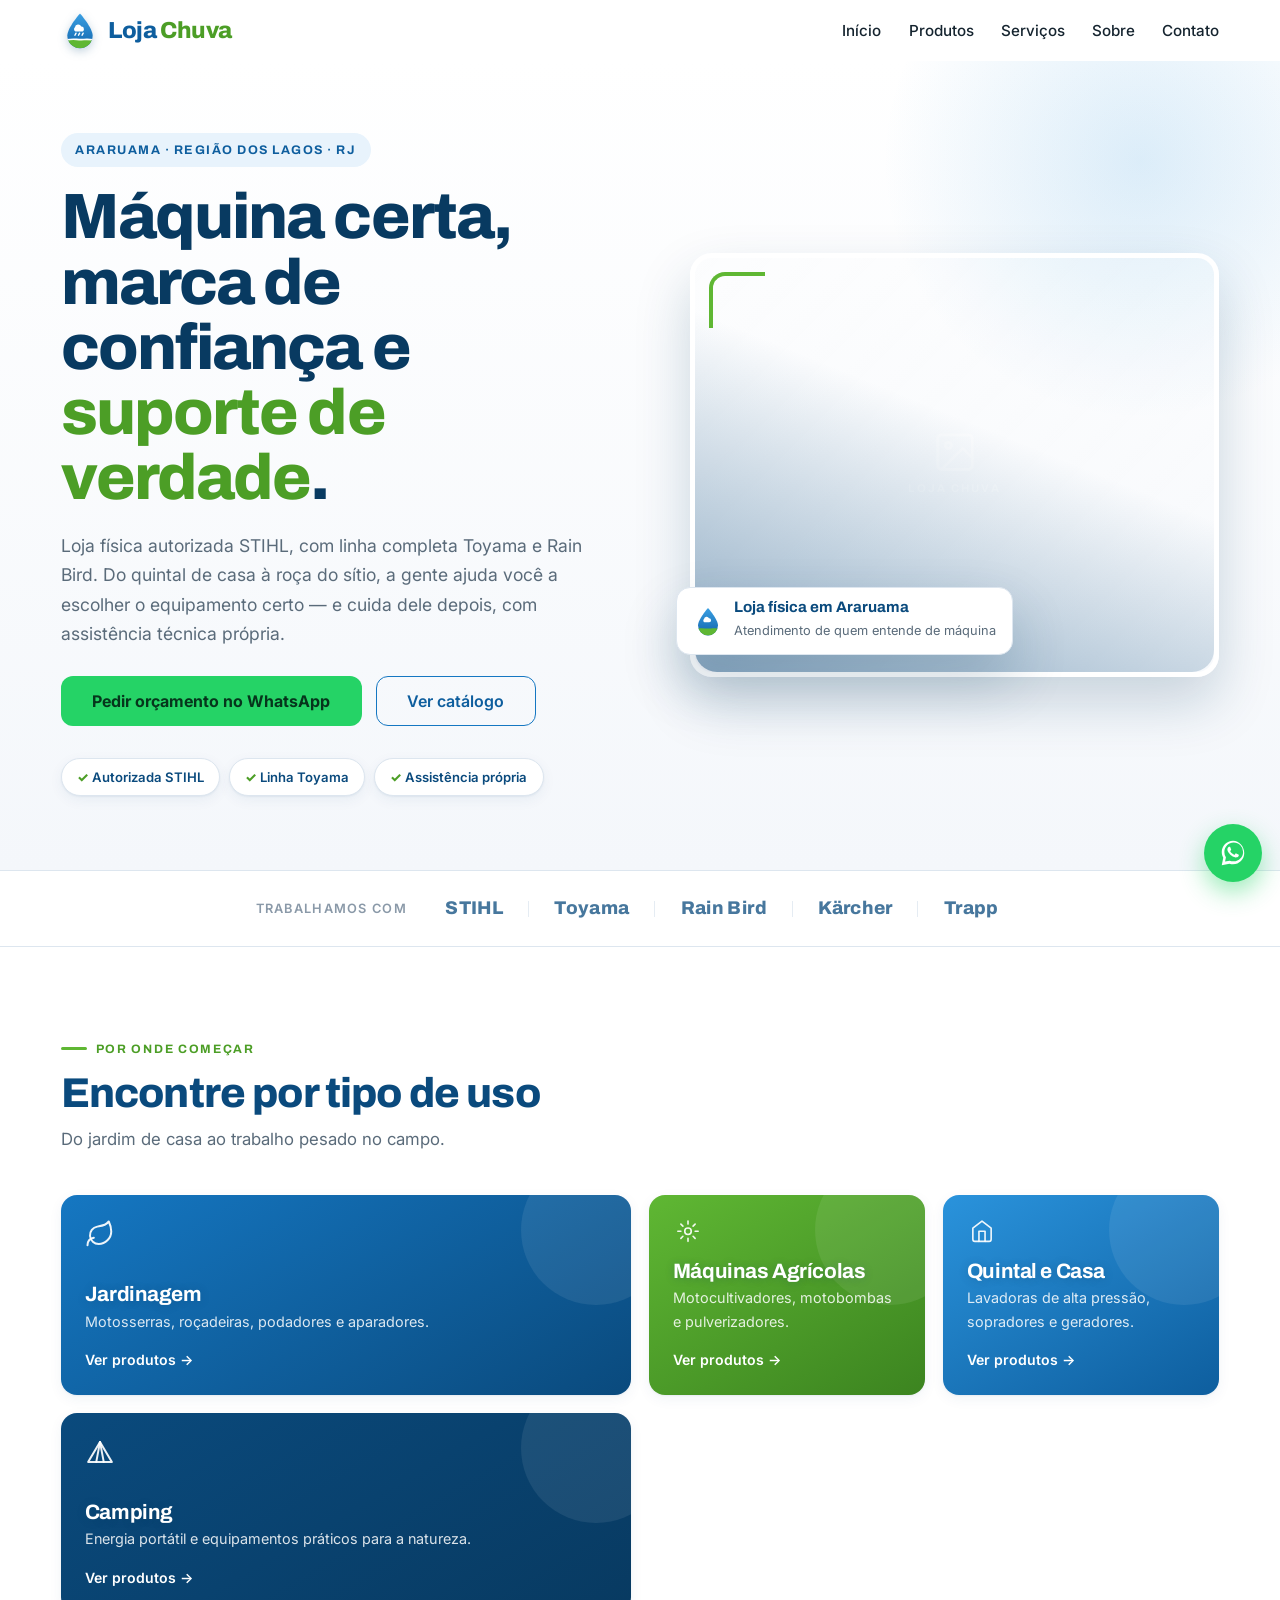
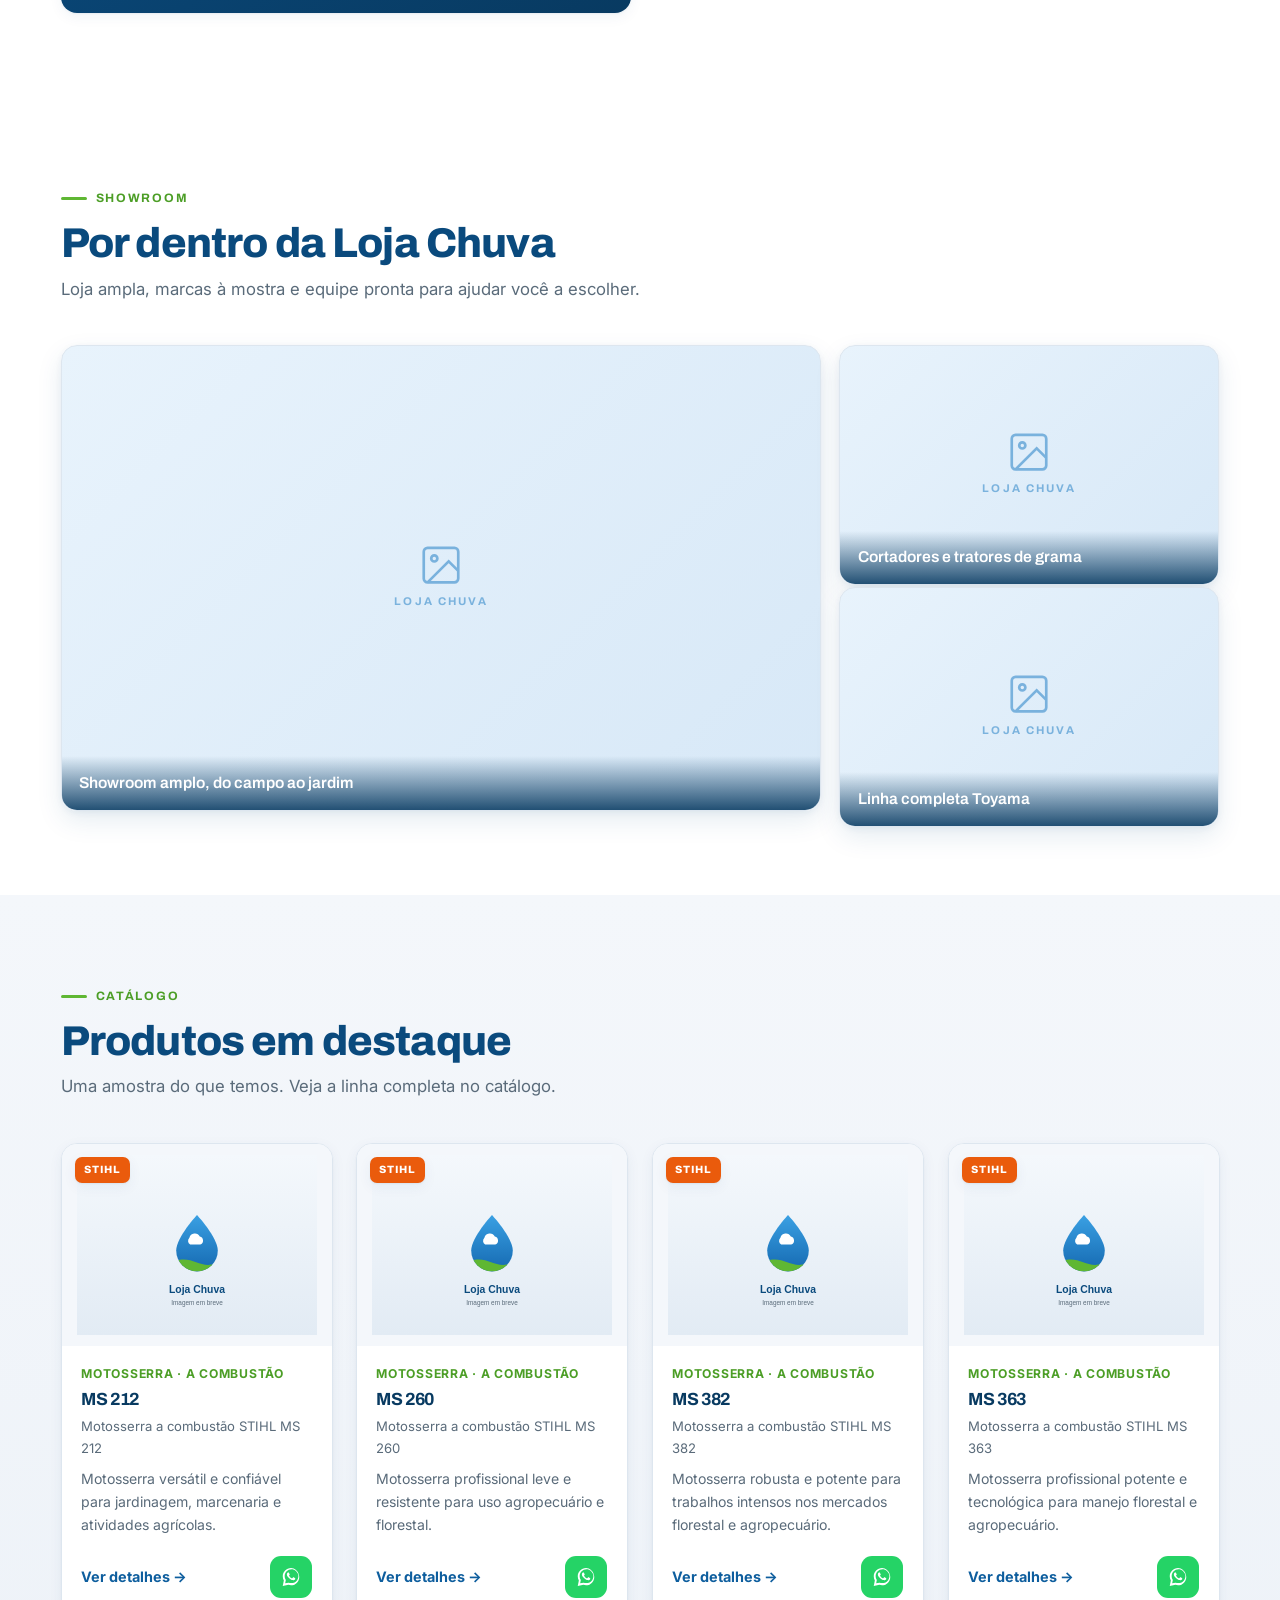
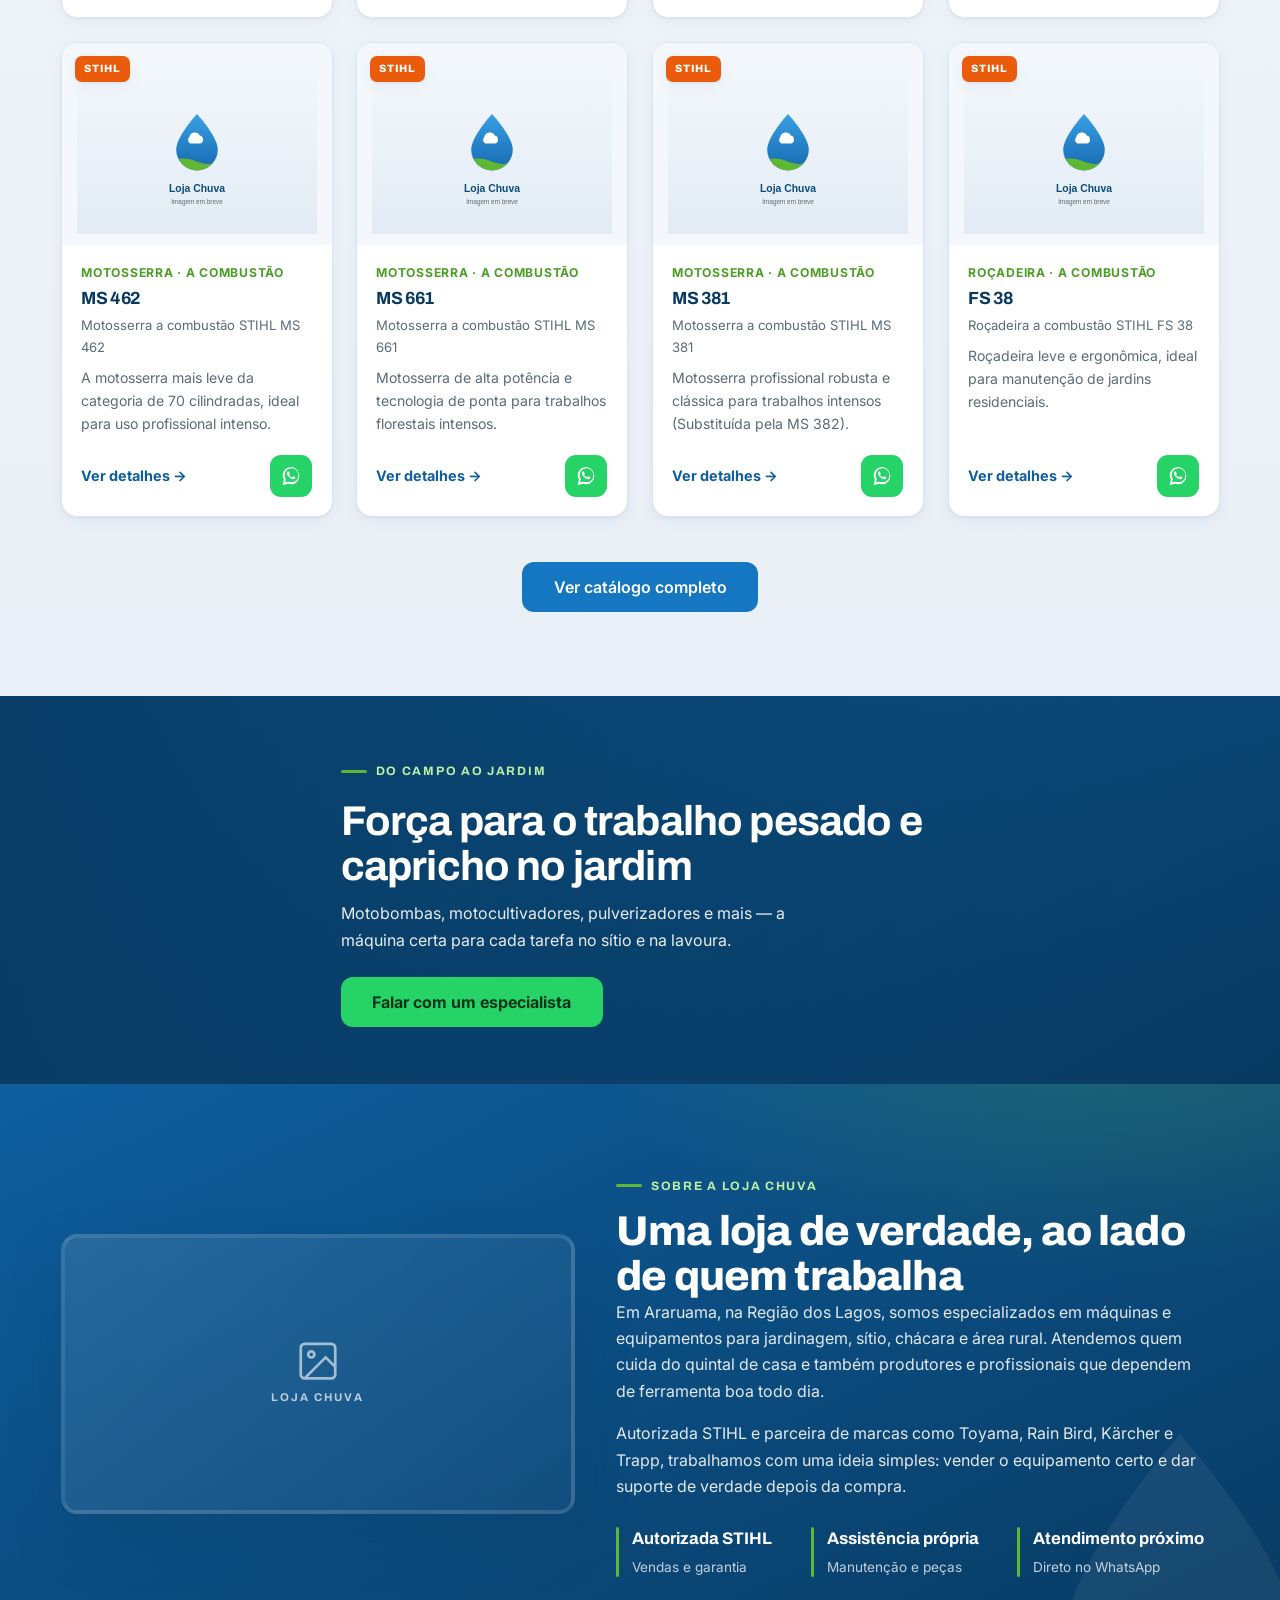
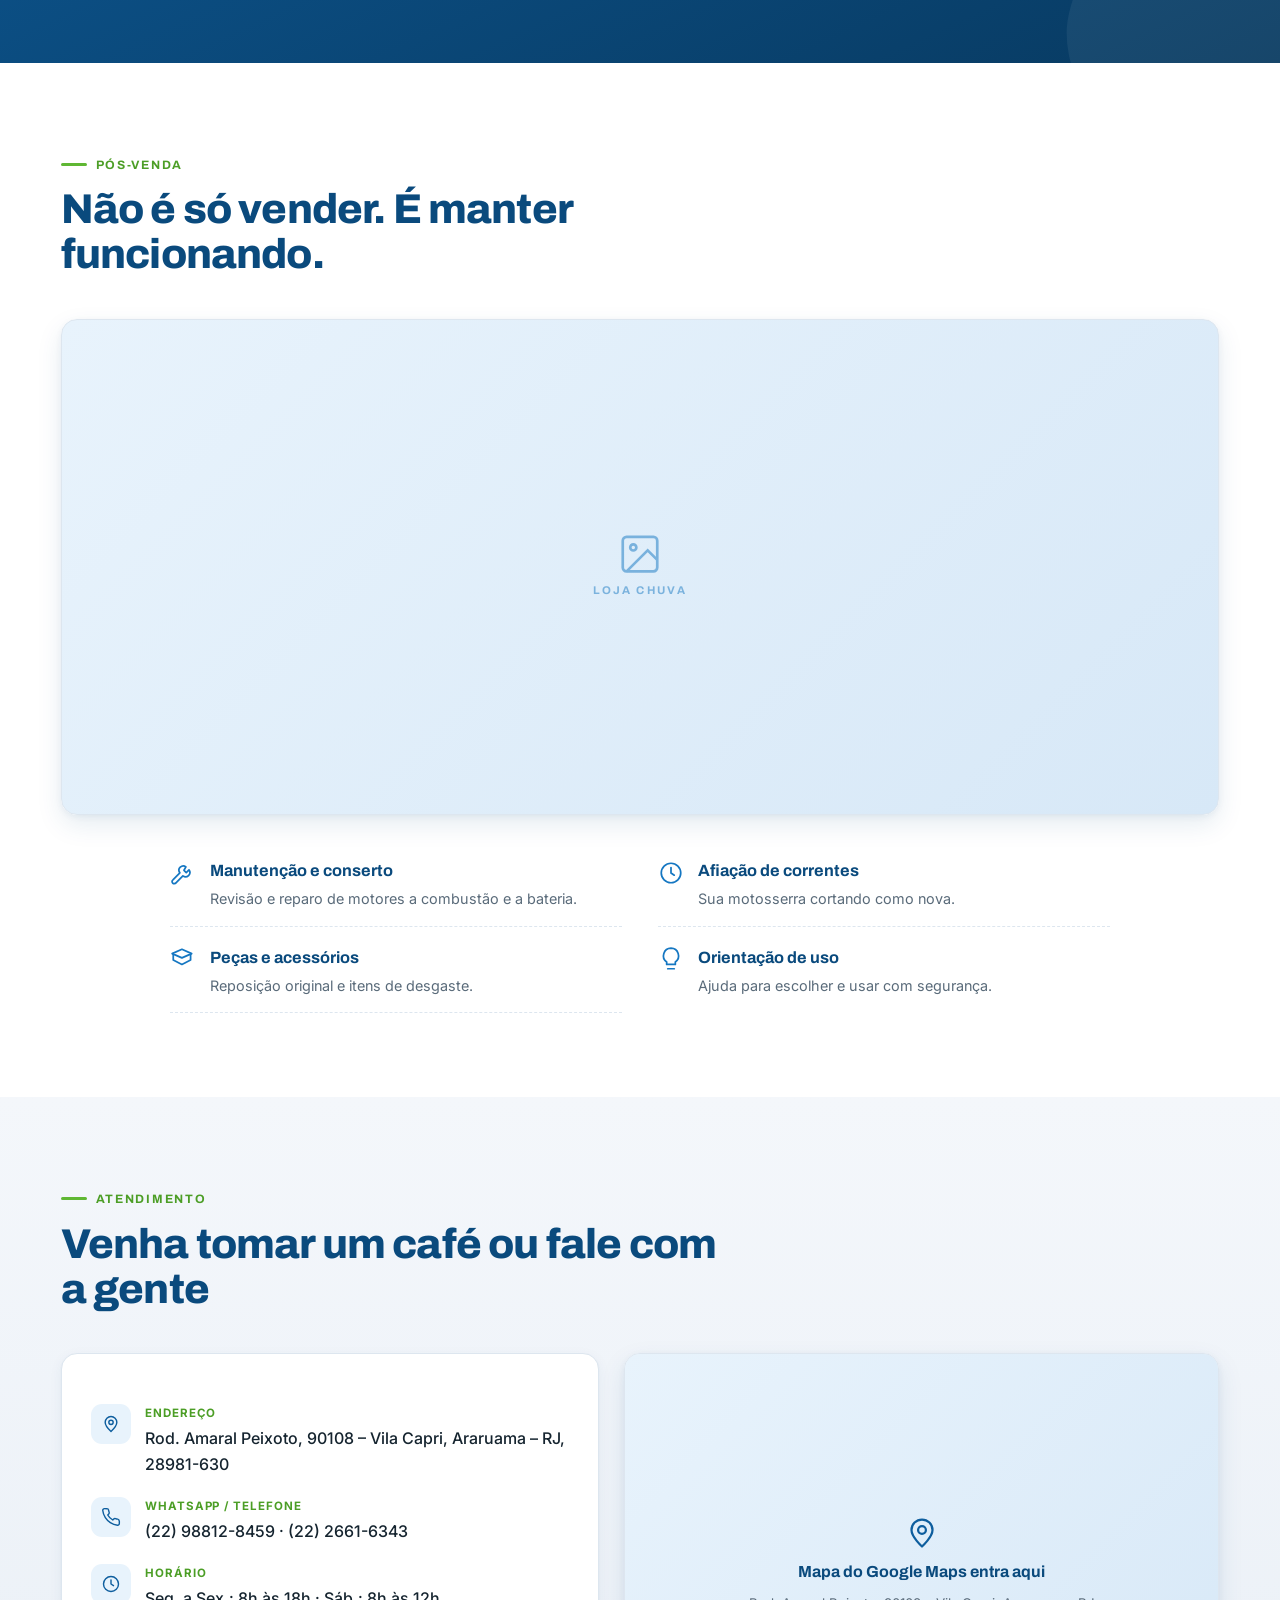
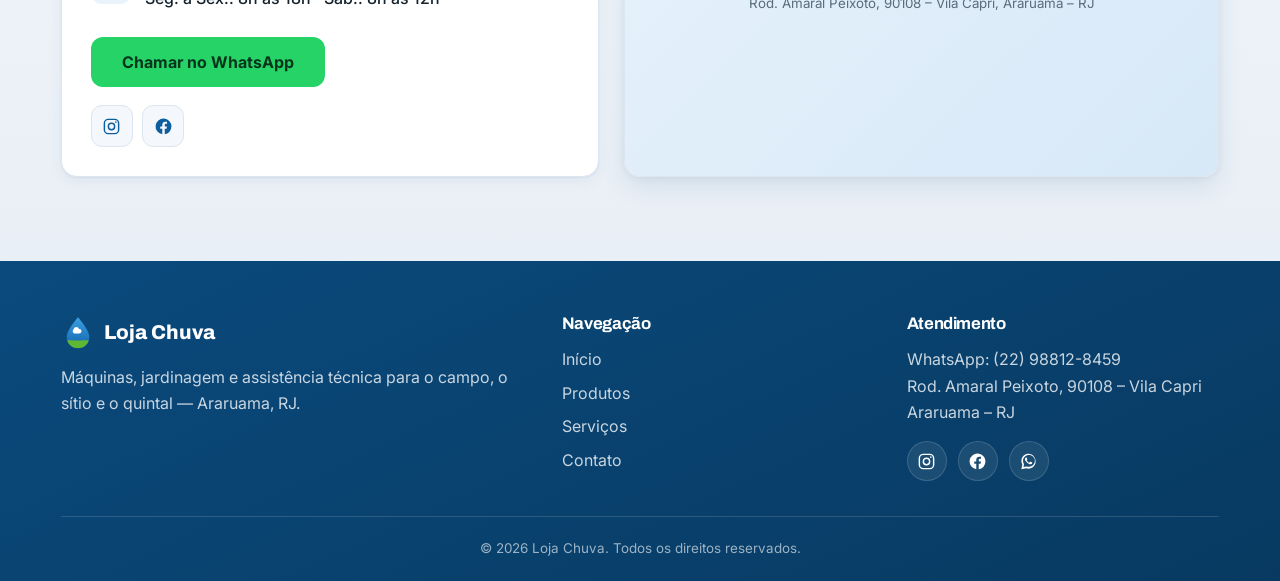
==== index.html @ 65fa869e "feat: finalize Loja Chuva catalog website" ====
<!DOCTYPE html>
<html lang="pt-BR">
<head>
  <meta charset="UTF-8" />
  <meta name="viewport" content="width=device-width, initial-scale=1.0" />
  <title>Loja Chuva | Máquinas STIHL, Toyama e jardinagem em Araruama-RJ</title>
  <meta name="description" content="Loja Chuva, em Araruama-RJ: autorizada STIHL, linha Toyama, Rain Bird e mais. Motosserras, roçadeiras, geradores, lavadoras e assistência técnica para o campo, o sítio e o quintal." />

  <!-- Google Fonts: Archivo (titulos) + Inter (corpo) -->
  <link rel="preconnect" href="https://fonts.googleapis.com" />
  <link rel="preconnect" href="https://fonts.gstatic.com" crossorigin />
  <link href="https://fonts.googleapis.com/css2?family=Archivo:wght@600;700;800&family=Inter:wght@400;500;600;700&display=swap" rel="stylesheet" />

  <!-- TODO: salvar o logo oficial em assets/logo/logo-loja-chuva.png -->
  <link rel="icon" type="image/png" href="assets/logo/logo-loja-chuva.png" />
  <link rel="stylesheet" href="css/style.css" />
  <link rel="stylesheet" href="css/animations.css" />
</head>
<body>

  <!-- ===================== HEADER ===================== -->
  <header class="site-header">
    <div class="site-header__inner">
      <a class="site-header__logo" href="index.html" aria-label="Loja Chuva - página inicial">
        <svg class="site-header__mark" viewBox="0 0 48 48" fill="none" aria-hidden="true">
          <defs>
            <linearGradient id="lcDrop" x1="24" y1="3" x2="24" y2="46" gradientUnits="userSpaceOnUse">
              <stop stop-color="#3AA0E3"/><stop offset="1" stop-color="#1366AE"/>
            </linearGradient>
            <clipPath id="lcClip"><path d="M24 3C24 3 8 21 8 31a16 16 0 0 0 32 0C40 21 24 3 24 3Z"/></clipPath>
          </defs>
          <path d="M24 3C24 3 8 21 8 31a16 16 0 0 0 32 0C40 21 24 3 24 3Z" fill="url(#lcDrop)"/>
          <g clip-path="url(#lcClip)">
            <path d="M0 39C12 33 19 37 29 36s17 2 24 1v12H0Z" fill="#5FB733"/>
            <path d="M0 39C12 33 19 37 29 36s17 2 24 1" stroke="#fff" stroke-width="2" fill="none"/>
          </g>
          <path d="M17.6 20.6a4.2 4.2 0 0 1 8-1 3.2 3.2 0 0 1 .3 6.4H18.2a3.3 3.3 0 0 1-.6-5.4Z" fill="#fff"/>
          <g stroke="#fff" stroke-width="1.8" stroke-linecap="round">
            <path d="M19 28l-1.4 2.6"/><path d="M23.5 28l-1.4 2.6"/><path d="M28 28l-1.4 2.6"/>
          </g>
        </svg>
        <span class="site-header__word">Loja <span class="is-accent">Chuva</span></span>
      </a>

      <button class="menu-toggle" data-menu-toggle aria-label="Abrir menu" aria-expanded="false">☰</button>

      <nav class="main-nav" data-nav>
        <ul>
          <li><a href="index.html">Início</a></li>
          <li><a href="catalogo.html">Produtos</a></li>
          <li><a href="#servicos">Serviços</a></li>
          <li><a href="#sobre">Sobre</a></li>
          <li><a href="#contato">Contato</a></li>
        </ul>
      </nav>

      <a class="btn btn--whatsapp site-header__cta" data-whatsapp-generic href="#" target="_blank" rel="noopener">Fale conosco</a>
    </div>
  </header>

  <main>

    <!-- ===================== HERO ===================== -->
    <section class="hero">
      <div class="container hero__inner">
        <div class="hero__content">
          <span class="hero__eyebrow">Araruama · Região dos Lagos · RJ</span>
          <h1 class="hero__title">Máquina certa, marca de confiança e <span>suporte de verdade</span>.</h1>
          <p class="hero__text">
            Loja física autorizada STIHL, com linha completa Toyama e Rain Bird. Do quintal de casa
            à roça do sítio, a gente ajuda você a escolher o equipamento certo — e cuida dele depois,
            com assistência técnica própria.
          </p>
          <div class="hero__actions">
            <a class="btn btn--whatsapp btn--lg" data-whatsapp-generic href="#" target="_blank" rel="noopener">Pedir orçamento no WhatsApp</a>
            <a class="btn btn--outline btn--lg" href="catalogo.html">Ver catálogo</a>
          </div>
          <ul class="hero__badges">
            <li>Autorizada STIHL</li>
            <li>Linha Toyama</li>
            <li>Assistência própria</li>
          </ul>
        </div>

        <div class="hero__media">
          <div class="hero__photo media-ph media-ph--dark">
            <!-- TODO: salvar a FACHADA real em assets/loja/fachada.jpg -->
            <img src="assets/loja/fachada.jpg" alt="Fachada da Loja Chuva em Araruama" onerror="this.classList.add('is-broken')" />
            <span class="hero__photo-overlay" aria-hidden="true"></span>
            <span class="hero__photo-corner" aria-hidden="true"></span>
          </div>
          <div class="hero__chip">
            <svg viewBox="0 0 48 48" fill="none" aria-hidden="true">
              <defs>
                <linearGradient id="lcDropChip" x1="24" y1="3" x2="24" y2="46" gradientUnits="userSpaceOnUse"><stop stop-color="#3AA0E3"/><stop offset="1" stop-color="#1366AE"/></linearGradient>
                <clipPath id="lcClipChip"><path d="M24 3C24 3 8 21 8 31a16 16 0 0 0 32 0C40 21 24 3 24 3Z"/></clipPath>
              </defs>
              <path d="M24 3C24 3 8 21 8 31a16 16 0 0 0 32 0C40 21 24 3 24 3Z" fill="url(#lcDropChip)"/>
              <g clip-path="url(#lcClipChip)"><path d="M0 39C12 33 19 37 29 36s17 2 24 1v12H0Z" fill="#5FB733"/></g>
              <path d="M17.6 20.6a4.2 4.2 0 0 1 8-1 3.2 3.2 0 0 1 .3 6.4H18.2a3.3 3.3 0 0 1-.6-5.4Z" fill="#fff"/>
            </svg>
            <div>
              <strong>Loja física em Araruama</strong>
              <span>Atendimento de quem entende de máquina</span>
            </div>
          </div>
        </div>
      </div>
    </section>

    <!-- ===================== FAIXA DE MARCAS ===================== -->
    <section class="brands">
      <div class="container brands__inner">
        <span class="brands__label">Trabalhamos com</span>
        <div class="brands__list">
          <span class="brands__item">STIHL</span>
          <span class="brands__item">Toyama</span>
          <span class="brands__item">Rain Bird</span>
          <span class="brands__item">Kärcher</span>
          <span class="brands__item">Trapp</span>
        </div>
      </div>
    </section>

    <!-- ===================== CATEGORIAS (bento) ===================== -->
    <section class="page-section" id="categorias">
      <div class="container">
        <header class="section-head">
          <span class="eyebrow">Por onde começar</span>
          <h2 class="page-title">Encontre por tipo de uso</h2>
          <p class="section-head__sub">Do jardim de casa ao trabalho pesado no campo.</p>
        </header>

        <div class="bento">
          <a class="bento-card" href="catalogo.html">
            <svg viewBox="0 0 24 24" fill="none" stroke="currentColor" stroke-width="1.6" stroke-linecap="round" stroke-linejoin="round" aria-hidden="true"><path d="M11 20A7 7 0 0 1 9.8 6.1C15.5 5 17 4.48 19 2c1 2 2 4.18 2 8 0 5.5-4.78 10-10 10z"/><path d="M2 21c0-3 1.85-5.36 5.08-6"/></svg>
            <h3>Jardinagem</h3>
            <p>Motosserras, roçadeiras, podadores e aparadores.</p>
            <span class="bento-card__go">Ver produtos</span>
          </a>
          <a class="bento-card" href="catalogo.html">
            <svg viewBox="0 0 24 24" fill="none" stroke="currentColor" stroke-width="1.6" stroke-linecap="round" stroke-linejoin="round" aria-hidden="true"><circle cx="12" cy="12" r="3.2"/><path d="M12 2v3M12 19v3M2 12h3M19 12h3M5 5l2 2M17 17l2 2M19 5l-2 2M7 17l-2 2"/></svg>
            <h3>Máquinas Agrícolas</h3>
            <p>Motocultivadores, motobombas e pulverizadores.</p>
            <span class="bento-card__go">Ver produtos</span>
          </a>
          <a class="bento-card" href="catalogo.html">
            <svg viewBox="0 0 24 24" fill="none" stroke="currentColor" stroke-width="1.6" stroke-linecap="round" stroke-linejoin="round" aria-hidden="true"><path d="M3 9l9-7 9 7v11a2 2 0 0 1-2 2H5a2 2 0 0 1-2-2z"/><polyline points="9 22 9 12 15 12 15 22"/></svg>
            <h3>Quintal e Casa</h3>
            <p>Lavadoras de alta pressão, sopradores e geradores.</p>
            <span class="bento-card__go">Ver produtos</span>
          </a>
          <a class="bento-card" href="catalogo.html">
            <svg viewBox="0 0 24 24" fill="none" stroke="currentColor" stroke-width="1.6" stroke-linecap="round" stroke-linejoin="round" aria-hidden="true"><path d="M12 4 2.5 20h19z"/><path d="M12 4 9 20"/><path d="M12 4l3 16"/></svg>
            <h3>Camping</h3>
            <p>Energia portátil e equipamentos práticos para a natureza.</p>
            <span class="bento-card__go">Ver produtos</span>
          </a>
        </div>
      </div>
    </section>

    <!-- ===================== GALERIA / SHOWROOM ===================== -->
    <section class="page-section" id="loja">
      <div class="container">
        <header class="section-head">
          <span class="eyebrow">Showroom</span>
          <h2 class="page-title">Por dentro da Loja Chuva</h2>
          <p class="section-head__sub">Loja ampla, marcas à mostra e equipe pronta para ajudar você a escolher.</p>
        </header>
        <div class="gallery">
          <figure class="gallery__item gallery__item--lg media-ph">
            <!-- TODO: salvar a foto do showroom amplo em assets/loja/loja-showroom.jpg -->
            <img src="assets/loja/loja-showroom.jpg" alt="Showroom amplo da Loja Chuva" loading="lazy" onerror="this.classList.add('is-broken')" />
            <figcaption>Showroom amplo, do campo ao jardim</figcaption>
          </figure>
          <figure class="gallery__item media-ph">
            <!-- TODO: salvar a foto do trator/cortador em assets/loja/loja-trator.jpg -->
            <img src="assets/loja/loja-trator.jpg" alt="Tratores e cortadores de grama na Loja Chuva" loading="lazy" onerror="this.classList.add('is-broken')" />
            <figcaption>Cortadores e tratores de grama</figcaption>
          </figure>
          <figure class="gallery__item media-ph">
            <!-- TODO: salvar a linha Toyama (pátio) em assets/loja/linha-toyama.jpg -->
            <img src="assets/loja/linha-toyama.jpg" alt="Linha completa Toyama na Loja Chuva" loading="lazy" onerror="this.classList.add('is-broken')" />
            <figcaption>Linha completa Toyama</figcaption>
          </figure>
        </div>
      </div>
    </section>

    <!-- ===================== DESTAQUES ===================== -->
    <section class="page-section page-section--tint" id="destaques">
      <div class="container">
        <header class="section-head">
          <span class="eyebrow">Catálogo</span>
          <h2 class="page-title">Produtos em destaque</h2>
          <p class="section-head__sub">Uma amostra do que temos. Veja a linha completa no catálogo.</p>
        </header>
        <div class="product-grid" data-featured-grid>
          <!-- Cards renderizados via main.js (data/products.json) -->
        </div>
        <div class="section-foot">
          <a class="btn btn--primary btn--lg" href="catalogo.html">Ver catálogo completo</a>
        </div>
      </div>
    </section>

    <!-- ===================== FAIXA "DO CAMPO AO JARDIM" ===================== -->
    <section class="cover-band">
      <!-- TODO: salvar a foto agro (Toyama no campo) em assets/loja/agro-campo.jpg -->
      <img class="cover-band__img" src="assets/loja/agro-campo.jpg" alt="Máquinas Toyama em uso no campo" loading="lazy" onerror="this.classList.add('is-broken')" />
      <span class="cover-band__overlay" aria-hidden="true"></span>
      <div class="container cover-band__content">
        <span class="eyebrow eyebrow--light">Do campo ao jardim</span>
        <h2 class="cover-band__title">Força para o trabalho pesado e capricho no jardim</h2>
        <p class="cover-band__text">Motobombas, motocultivadores, pulverizadores e mais — a máquina certa para cada tarefa no sítio e na lavoura.</p>
        <a class="btn btn--whatsapp btn--lg" data-whatsapp-generic href="#" target="_blank" rel="noopener">Falar com um especialista</a>
      </div>
    </section>

    <!-- ===================== SOBRE (bloco azul) ===================== -->
    <section class="page-section page-section--dark" id="sobre">
      <div class="container about">
        <div class="about__photo media-ph media-ph--dark">
          <!-- TODO: salvar a foto 4 (parede STIHL) em assets/loja/loja-stihl.jpg -->
          <img src="assets/loja/loja-stihl.jpg" alt="Parede de equipamentos STIHL na Loja Chuva" onerror="this.classList.add('is-broken')" />
        </div>
        <div class="about__text">
          <span class="eyebrow eyebrow--light">Sobre a Loja Chuva</span>
          <h2 class="page-title page-title--light">Uma loja de verdade, ao lado de quem trabalha</h2>
          <p>
            Em Araruama, na Região dos Lagos, somos especializados em máquinas e equipamentos para
            jardinagem, sítio, chácara e área rural. Atendemos quem cuida do quintal de casa e também
            produtores e profissionais que dependem de ferramenta boa todo dia.
          </p>
          <p>
            Autorizada STIHL e parceira de marcas como Toyama, Rain Bird, Kärcher e Trapp, trabalhamos
            com uma ideia simples: vender o equipamento certo e dar suporte de verdade depois da compra.
          </p>
          <div class="about__stats">
            <div class="about__stat"><strong>Autorizada STIHL</strong><span>Vendas e garantia</span></div>
            <div class="about__stat"><strong>Assistência própria</strong><span>Manutenção e peças</span></div>
            <div class="about__stat"><strong>Atendimento próximo</strong><span>Direto no WhatsApp</span></div>
          </div>
        </div>
      </div>
    </section>

    <!-- ===================== SERVICOS ===================== -->
    <section class="page-section" id="servicos">
      <div class="container">
        <header class="section-head">
          <span class="eyebrow">Pós-venda</span>
          <h2 class="page-title">Não é só vender. É manter funcionando.</h2>
        </header>
        <!-- Banner pronto de assistência técnica -->
        <div class="service-banner media-ph">
          <!-- TODO: salvar o banner de assistência em assets/loja/assistencia.jpg -->
          <img src="assets/loja/assistencia.jpg" alt="Assistência técnica da Loja Chuva: manutenção especializada" loading="lazy" onerror="this.classList.add('is-broken')" />
        </div>

        <ul class="services__list services__list--grid">
          <li>
            <svg viewBox="0 0 24 24" fill="none" stroke="currentColor" stroke-width="1.6" stroke-linecap="round" stroke-linejoin="round" aria-hidden="true"><path d="M14.7 6.3a4 4 0 0 0-5.6 5.6l-6.4 6.4a2 2 0 1 0 2.8 2.8l6.4-6.4a4 4 0 0 0 5.6-5.6l-2.5 2.5-2.1-2.1z"/></svg>
            <div><strong>Manutenção e conserto</strong><span>Revisão e reparo de motores a combustão e a bateria.</span></div>
          </li>
          <li>
            <svg viewBox="0 0 24 24" fill="none" stroke="currentColor" stroke-width="1.6" stroke-linecap="round" stroke-linejoin="round" aria-hidden="true"><circle cx="12" cy="12" r="9"/><path d="M12 7v5l3 2"/></svg>
            <div><strong>Afiação de correntes</strong><span>Sua motosserra cortando como nova.</span></div>
          </li>
          <li>
            <svg viewBox="0 0 24 24" fill="none" stroke="currentColor" stroke-width="1.6" stroke-linecap="round" stroke-linejoin="round" aria-hidden="true"><path d="M20 7l-9-4-9 4 9 4 9-4z"/><path d="M3 7v6l8 4 8-4V7"/></svg>
            <div><strong>Peças e acessórios</strong><span>Reposição original e itens de desgaste.</span></div>
          </li>
          <li>
            <svg viewBox="0 0 24 24" fill="none" stroke="currentColor" stroke-width="1.6" stroke-linecap="round" stroke-linejoin="round" aria-hidden="true"><path d="M12 2a7 7 0 0 0-4 12.7V17h8v-2.3A7 7 0 0 0 12 2z"/><path d="M9 21h6"/></svg>
            <div><strong>Orientação de uso</strong><span>Ajuda para escolher e usar com segurança.</span></div>
          </li>
        </ul>
      </div>
    </section>

    <!-- ===================== CONTATO + MAPA ===================== -->
    <section class="page-section page-section--tint" id="contato">
      <div class="container">
        <header class="section-head">
          <span class="eyebrow">Atendimento</span>
          <h2 class="page-title">Venha tomar um café ou fale com a gente</h2>
        </header>
        <div class="contact">
          <div class="contact__card">
            <ul class="contact__list">
              <li>
                <span class="contact__ico"><svg viewBox="0 0 24 24" fill="none" stroke="currentColor" stroke-width="1.7" stroke-linecap="round" stroke-linejoin="round"><path d="M12 21s-7-6.3-7-11a7 7 0 0 1 14 0c0 4.7-7 11-7 11z"/><circle cx="12" cy="10" r="2.6"/></svg></span>
                <div><span class="contact__label">Endereço</span><span class="contact__val">Rod. Amaral Peixoto, 90108 – Vila Capri, Araruama – RJ, 28981-630</span></div>
              </li>
              <li>
                <span class="contact__ico"><svg viewBox="0 0 24 24" fill="none" stroke="currentColor" stroke-width="1.7" stroke-linecap="round" stroke-linejoin="round"><path d="M22 16.9v3a2 2 0 0 1-2.2 2 19.8 19.8 0 0 1-8.6-3.1 19.5 19.5 0 0 1-6-6A19.8 19.8 0 0 1 2.1 4.2 2 2 0 0 1 4.1 2h3a2 2 0 0 1 2 1.7c.1.9.4 1.8.7 2.6a2 2 0 0 1-.5 2.1L8.1 9.6a16 16 0 0 0 6 6l1.2-1.2a2 2 0 0 1 2.1-.5c.8.3 1.7.6 2.6.7a2 2 0 0 1 1.7 2z"/></svg></span>
                <div><span class="contact__label">WhatsApp / Telefone</span><span class="contact__val">(22) 98812-8459 · (22) 2661-6343</span></div>
              </li>
              <li>
                <span class="contact__ico"><svg viewBox="0 0 24 24" fill="none" stroke="currentColor" stroke-width="1.7" stroke-linecap="round" stroke-linejoin="round"><circle cx="12" cy="12" r="9"/><path d="M12 7v5l3 2"/></svg></span>
                <div><span class="contact__label">Horário</span><span class="contact__val">Seg. a Sex.: 8h às 18h · Sáb.: 8h às 12h <!-- TODO: confirmar horário real --></span></div>
              </li>
            </ul>
            <a class="btn btn--whatsapp btn--lg" data-whatsapp-generic href="#" target="_blank" rel="noopener">Chamar no WhatsApp</a>
            <div class="contact__social" style="margin-top:1.1rem;">
              <!-- TODO: substituir os # pelos links reais das redes sociais -->
              <a href="#" aria-label="Instagram da Loja Chuva"><svg viewBox="0 0 24 24" fill="none" stroke="currentColor" stroke-width="1.8" stroke-linecap="round" stroke-linejoin="round" aria-hidden="true"><rect x="3" y="3" width="18" height="18" rx="5"/><circle cx="12" cy="12" r="4"/><circle cx="17.5" cy="6.5" r="1" fill="currentColor" stroke="none"/></svg></a>
              <a href="#" aria-label="Facebook da Loja Chuva"><svg viewBox="0 0 24 24" fill="currentColor" aria-hidden="true"><path d="M22 12a10 10 0 1 0-11.56 9.88v-6.99H7.9V12h2.54V9.8c0-2.5 1.49-3.89 3.78-3.89 1.09 0 2.24.2 2.24.2v2.46h-1.26c-1.24 0-1.63.77-1.63 1.56V12h2.78l-.44 2.89h-2.34v6.99A10 10 0 0 0 22 12z"/></svg></a>
            </div>
          </div>

          <div class="contact__map">
            <!-- =========================================================
                 TODO: substituir o bloco .map-placeholder abaixo pelo
                 <iframe> oficial do Google Maps da Loja Chuva.
                 Google Maps -> Compartilhar -> Incorporar um mapa -> copiar o <iframe>.
                 ========================================================= -->
            <div class="map-placeholder">
              <svg viewBox="0 0 24 24" fill="none" stroke="currentColor" stroke-width="1.5" stroke-linecap="round" stroke-linejoin="round" aria-hidden="true"><path d="M12 21s-7-6.3-7-11a7 7 0 0 1 14 0c0 4.7-7 11-7 11z"/><circle cx="12" cy="10" r="2.6"/></svg>
              <span>Mapa do Google Maps entra aqui</span>
              <small>Rod. Amaral Peixoto, 90108 – Vila Capri, Araruama – RJ</small>
            </div>
          </div>
        </div>
      </div>
    </section>

  </main>

  <!-- ===================== FOOTER ===================== -->
  <footer class="site-footer">
    <div class="container">
      <div class="site-footer__grid">
        <div>
          <span class="site-footer__brand">
            <svg viewBox="0 0 48 48" fill="none" aria-hidden="true">
              <defs>
                <linearGradient id="lcDropF" x1="24" y1="3" x2="24" y2="46" gradientUnits="userSpaceOnUse"><stop stop-color="#3AA0E3"/><stop offset="1" stop-color="#1366AE"/></linearGradient>
                <clipPath id="lcClipF"><path d="M24 3C24 3 8 21 8 31a16 16 0 0 0 32 0C40 21 24 3 24 3Z"/></clipPath>
              </defs>
              <path d="M24 3C24 3 8 21 8 31a16 16 0 0 0 32 0C40 21 24 3 24 3Z" fill="url(#lcDropF)"/>
              <g clip-path="url(#lcClipF)"><path d="M0 39C12 33 19 37 29 36s17 2 24 1v12H0Z" fill="#5FB733"/></g>
              <path d="M17.6 20.6a4.2 4.2 0 0 1 8-1 3.2 3.2 0 0 1 .3 6.4H18.2a3.3 3.3 0 0 1-.6-5.4Z" fill="#fff"/>
            </svg>
            <span>Loja Chuva</span>
          </span>
          <p>Máquinas, jardinagem e assistência técnica para o campo, o sítio e o quintal — Araruama, RJ.</p>
        </div>
        <div>
          <h4>Navegação</h4>
          <ul>
            <li><a href="index.html">Início</a></li>
            <li><a href="catalogo.html">Produtos</a></li>
            <li><a href="#servicos">Serviços</a></li>
            <li><a href="#contato">Contato</a></li>
          </ul>
        </div>
        <div>
          <h4>Atendimento</h4>
          <p>WhatsApp: (22) 98812-8459</p>
          <p>Rod. Amaral Peixoto, 90108 – Vila Capri</p>
          <p>Araruama – RJ</p>
          <div class="site-footer__social">
            <!-- TODO: substituir os # pelos links reais das redes sociais -->
            <a href="#" aria-label="Instagram da Loja Chuva"><svg viewBox="0 0 24 24" fill="none" stroke="currentColor" stroke-width="1.8" stroke-linecap="round" stroke-linejoin="round" aria-hidden="true"><rect x="3" y="3" width="18" height="18" rx="5"/><circle cx="12" cy="12" r="4"/><circle cx="17.5" cy="6.5" r="1" fill="currentColor" stroke="none"/></svg></a>
            <a href="#" aria-label="Facebook da Loja Chuva"><svg viewBox="0 0 24 24" fill="currentColor" aria-hidden="true"><path d="M22 12a10 10 0 1 0-11.56 9.88v-6.99H7.9V12h2.54V9.8c0-2.5 1.49-3.89 3.78-3.89 1.09 0 2.24.2 2.24.2v2.46h-1.26c-1.24 0-1.63.77-1.63 1.56V12h2.78l-.44 2.89h-2.34v6.99A10 10 0 0 0 22 12z"/></svg></a>
            <a data-whatsapp-generic href="#" target="_blank" rel="noopener" aria-label="WhatsApp da Loja Chuva"><svg viewBox="0 0 32 32" fill="currentColor" aria-hidden="true"><path d="M16.04 3C9.4 3 4 8.4 4 15.04c0 2.12.55 4.18 1.6 6L4 29l8.16-1.55a12 12 0 0 0 3.88.64h.01C22.69 28.09 28 22.69 28 16.05 28 9.4 22.68 3 16.04 3zm0 21.9h-.01a10 10 0 0 1-3.4-.58l-.24-.1-4.84.92.92-4.72-.16-.25a9.94 9.94 0 0 1-1.52-5.3c0-5.5 4.48-9.98 9.99-9.98 2.67 0 5.18 1.04 7.06 2.93a9.9 9.9 0 0 1 2.93 7.06c0 5.5-4.48 9.98-9.99 9.98zm5.48-7.48c-.3-.15-1.77-.87-2.04-.97-.27-.1-.47-.15-.67.15-.2.3-.77.97-.95 1.17-.17.2-.35.22-.65.07-.3-.15-1.26-.46-2.4-1.48-.89-.79-1.49-1.77-1.66-2.07-.17-.3-.02-.46.13-.61.13-.13.3-.35.45-.52.15-.17.2-.3.3-.5.1-.2.05-.37-.02-.52-.08-.15-.67-1.62-.92-2.22-.24-.58-.49-.5-.67-.51l-.57-.01c-.2 0-.52.07-.8.37-.27.3-1.05 1.02-1.05 2.5 0 1.47 1.08 2.89 1.23 3.09.15.2 2.12 3.24 5.14 4.54.72.31 1.28.5 1.71.64.72.23 1.38.2 1.9.12.58-.09 1.77-.72 2.02-1.42.25-.7.25-1.3.17-1.42-.07-.13-.27-.2-.57-.35z"/></svg></a>
          </div>
        </div>
      </div>
      <div class="site-footer__bottom">&copy; <span data-current-year>2026</span> Loja Chuva. Todos os direitos reservados.</div>
    </div>
  </footer>

  <a class="whatsapp-float" data-whatsapp-float href="#" target="_blank" rel="noopener" aria-label="Falar no WhatsApp">
    <svg viewBox="0 0 32 32" fill="currentColor" aria-hidden="true"><path d="M16.04 3C9.4 3 4 8.4 4 15.04c0 2.12.55 4.18 1.6 6L4 29l8.16-1.55a12 12 0 0 0 3.88.64h.01C22.69 28.09 28 22.69 28 16.05 28 9.4 22.68 3 16.04 3zm0 21.9h-.01a10 10 0 0 1-3.4-.58l-.24-.1-4.84.92.92-4.72-.16-.25a9.94 9.94 0 0 1-1.52-5.3c0-5.5 4.48-9.98 9.99-9.98 2.67 0 5.18 1.04 7.06 2.93a9.9 9.9 0 0 1 2.93 7.06c0 5.5-4.48 9.98-9.99 9.98zm5.48-7.48c-.3-.15-1.77-.87-2.04-.97-.27-.1-.47-.15-.67.15-.2.3-.77.97-.95 1.17-.17.2-.35.22-.65.07-.3-.15-1.26-.46-2.4-1.48-.89-.79-1.49-1.77-1.66-2.07-.17-.3-.02-.46.13-.61.13-.13.3-.35.45-.52.15-.17.2-.3.3-.5.1-.2.05-.37-.02-.52-.08-.15-.67-1.62-.92-2.22-.24-.58-.49-.5-.67-.51l-.57-.01c-.2 0-.52.07-.8.37-.27.3-1.05 1.02-1.05 2.5 0 1.47 1.08 2.89 1.23 3.09.15.2 2.12 3.24 5.14 4.54.72.31 1.28.5 1.71.64.72.23 1.38.2 1.9.12.58-.09 1.77-.72 2.02-1.42.25-.7.25-1.3.17-1.42-.07-.13-.27-.2-.57-.35z"/></svg>
  </a>

  <!-- ===================== SCRIPTS ===================== -->
  <script src="js/data-loader.js"></script>
  <script src="js/main.js"></script>
</body>
</html>
---- css/style.css ----
/* =============================================================
   Loja Chuva v2.0 - style.css
   -------------------------------------------------------------
   Identidade real da marca: AZUL (gota) + VERDE (colina) + branco.
   Tipografia: Archivo (titulos / letreiro) + Inter (corpo).
   Visual institucional/comercial, loja fisica confiavel.
   ============================================================= */

/* ---- Tokens ---- */
:root {
  /* Azul (cor principal - da gota do logo) */
  --azul-300: #e8f3fc;
  --azul-400: #5fb2ea;
  --azul-500: #2a93dc;
  --azul-600: #1577c2;
  --azul-700: #0e5e9e;
  --azul-800: #0a4a7d;
  --azul-900: #083a61;
  /* Verde (apoio - da colina do logo) */
  --verde-300: #e4f5d8;
  --verde-400: #7bcb53;
  --verde-500: #5fb733;
  --verde-600: #4c9e26;
  --verde-700: #3c8420;
  /* Neutros frios */
  --branco: #ffffff;
  --gelo: #f4f7fb;
  --gelo-200: #e9eff6;
  --linha: #dde6ef;
  --tinta: #15242f;
  --tinta-400: #51647400;
  --cinza: #5a6b7a;
  --cinza-300: #8a99a8;
  --whatsapp: #25d366;

  /* Aliases de compatibilidade (regras antigas) */
  --cor-primaria: var(--azul-600);
  --cor-primaria-escura: var(--azul-800);
  --cor-secundaria: var(--verde-500);
  --cor-grafite: var(--tinta);
  --cor-clara: var(--gelo);
  --cor-branca: #ffffff;
  --cor-whatsapp: var(--whatsapp);
  --verde-800: var(--verde-700);

  --fonte-titulo: "Archivo", system-ui, sans-serif;
  --fonte-corpo: "Inter", system-ui, -apple-system, sans-serif;

  --raio: 16px;
  --raio-sm: 11px;
  --container: 1200px;
  --ease: cubic-bezier(0.22, 0.61, 0.36, 1);

  --sombra-sm: 0 1px 2px rgba(10, 74, 125, 0.06), 0 4px 14px rgba(10, 74, 125, 0.06);
  --sombra-md: 0 10px 26px rgba(10, 74, 125, 0.1), 0 2px 6px rgba(10, 74, 125, 0.06);
  --sombra-lg: 0 26px 56px rgba(8, 58, 97, 0.2);
  --sombra: var(--sombra-md);
}

/* ---- Reset / base ---- */
*, *::before, *::after { box-sizing: border-box; margin: 0; padding: 0; }
html { scroll-behavior: smooth; }
body {
  font-family: var(--fonte-corpo);
  color: var(--tinta);
  background: var(--branco);
  line-height: 1.65;
  -webkit-font-smoothing: antialiased;
  text-rendering: optimizeLegibility;
}
h1, h2, h3, h4 {
  font-family: var(--fonte-titulo);
  line-height: 1.08;
  letter-spacing: -0.02em;
  color: var(--tinta);
  font-weight: 700;
}
img { max-width: 100%; display: block; }
ul { list-style: none; }
a { color: inherit; text-decoration: none; }
::selection { background: var(--azul-600); color: #fff; }
:focus-visible { outline: 3px solid rgba(42, 147, 220, 0.55); outline-offset: 2px; border-radius: 6px; }

.container { width: 100%; max-width: var(--container); margin: 0 auto; padding: 0 1.3rem; }

/* =============================================================
   BOTOES
   ============================================================= */
.btn {
  display: inline-flex; align-items: center; justify-content: center; gap: 0.5rem;
  padding: 0.85rem 1.6rem;
  border-radius: 12px;
  font-family: var(--fonte-corpo); font-weight: 600; font-size: 0.95rem; line-height: 1;
  cursor: pointer; border: 1.5px solid transparent;
  transition: transform 0.25s var(--ease), box-shadow 0.25s var(--ease),
    background-color 0.25s var(--ease), border-color 0.25s var(--ease), color 0.25s var(--ease);
}
.btn:hover { transform: translateY(-2px); box-shadow: var(--sombra-md); }
.btn:active { transform: translateY(0); }
.btn--primary { background: var(--azul-600); color: #fff; }
.btn--primary:hover { background: var(--azul-700); }
.btn--secondary { background: var(--verde-500); color: #07330a; }
.btn--secondary:hover { background: var(--verde-600); color: #fff; }
.btn--outline { background: transparent; border-color: var(--azul-600); color: var(--azul-700); }
.btn--outline:hover { background: var(--azul-600); color: #fff; }
.btn--outline-light { background: rgba(255,255,255,0.08); border-color: rgba(255,255,255,0.6); color: #fff; }
.btn--outline-light:hover { background: rgba(255,255,255,0.18); border-color: #fff; }
.btn--whatsapp { background: var(--whatsapp); color: #06351c; font-weight: 700; }
.btn--whatsapp:hover { background: #1fc05c; }
.btn--lg { padding: 1rem 1.9rem; font-size: 1rem; }

/* =============================================================
   HEADER + LOGOMARCA
   ============================================================= */
.site-header {
  position: sticky; top: 0; z-index: 100;
  background: rgba(255,255,255,0.82);
  -webkit-backdrop-filter: blur(12px); backdrop-filter: blur(12px);
  border-bottom: 1px solid transparent;
  transition: box-shadow 0.3s var(--ease), border-color 0.3s var(--ease), background-color 0.3s var(--ease);
}
.site-header--scrolled { box-shadow: var(--sombra-sm); border-bottom-color: var(--linha); background: rgba(255,255,255,0.94); }
.site-header__inner {
  display: flex; align-items: center; justify-content: space-between; gap: 1.2rem;
  padding: 0.7rem 1.3rem; max-width: var(--container); margin: 0 auto;
}
.site-header__logo { display: inline-flex; align-items: center; gap: 0.6rem; }
.site-header__mark { width: 38px; height: 38px; flex: none; filter: drop-shadow(0 3px 5px rgba(10,74,125,0.25)); }
.site-header__word {
  font-family: var(--fonte-titulo); font-weight: 800; font-size: 1.45rem; letter-spacing: -0.02em;
  color: var(--azul-700); line-height: 1;
}
.site-header__word .is-accent { color: var(--verde-600); }

.main-nav ul { display: flex; gap: 1.7rem; }
.main-nav a { position: relative; font-weight: 500; font-size: 0.95rem; color: var(--tinta); padding: 0.2rem 0; }
.main-nav a::after { content: ""; position: absolute; left: 0; bottom: -3px; height: 2px; width: 0; background: var(--verde-500); transition: width 0.3s var(--ease); }
.main-nav a:hover { color: var(--azul-700); }
.main-nav a:hover::after { width: 100%; }

.menu-toggle { display: none; background: none; border: none; font-size: 1.7rem; line-height: 1; cursor: pointer; color: var(--azul-700); }

/* =============================================================
   ESTRUTURA DE SECAO
   ============================================================= */
.page-section { padding: 4.5rem 0; }
.page-section--tint { background: linear-gradient(180deg, var(--gelo) 0%, var(--gelo-200) 100%); }
.page-section--dark {
  background:
    radial-gradient(900px 420px at 88% -10%, rgba(95,183,51,0.22), transparent 60%),
    linear-gradient(155deg, var(--azul-700) 0%, var(--azul-900) 100%);
  color: rgba(255,255,255,0.92);
}
.section-head { max-width: 680px; margin-bottom: 2.6rem; }
.section-head--center { margin-left: auto; margin-right: auto; text-align: center; }
.eyebrow {
  display: inline-flex; align-items: center; gap: 0.55rem;
  font-family: var(--fonte-titulo); font-weight: 700; font-size: 0.76rem;
  letter-spacing: 0.14em; text-transform: uppercase; color: var(--verde-600); margin-bottom: 0.8rem;
}
.eyebrow::before { content: ""; width: 26px; height: 3px; border-radius: 3px; background: var(--verde-500); }
.eyebrow--light { color: #bdf0a3; }
.section-head__sub { color: var(--cinza); margin-top: 0.6rem; font-size: 1.05rem; }
.section-foot { margin-top: 2.8rem; text-align: center; }
.page-title { font-size: clamp(1.8rem, 3.8vw, 2.6rem); color: var(--azul-800); font-weight: 800; }
.page-title--light { color: #fff; }
.empty-state { padding: 3rem 1rem; text-align: center; color: var(--cinza); }
.empty-state a { color: var(--azul-700); font-weight: 600; text-decoration: underline; }

/* =============================================================
   PLACEHOLDER DE IMAGEM (.media-ph)
   ============================================================= */
.media-ph { position: relative; overflow: hidden; background: linear-gradient(135deg, var(--azul-300) 0%, #d7e8f7 100%); }
.media-ph::before {
  content: ""; position: absolute; left: 50%; top: 50%; width: 46px; height: 46px;
  transform: translate(-50%, -78%); z-index: 0; opacity: 0.5;
  background-repeat: no-repeat; background-position: center; background-size: contain;
  background-image: url("data:image/svg+xml,%3Csvg xmlns='http://www.w3.org/2000/svg' viewBox='0 0 24 24' fill='none' stroke='%231577c2' stroke-width='1.4'%3E%3Crect x='3' y='3' width='18' height='18' rx='2'/%3E%3Ccircle cx='8.5' cy='8.5' r='1.6'/%3E%3Cpath d='M21 15l-5-5L5 21'/%3E%3C/svg%3E");
}
.media-ph::after {
  content: "Loja Chuva"; position: absolute; left: 0; right: 0; top: 50%; transform: translateY(14px);
  text-align: center; z-index: 0; font-family: var(--fonte-titulo); font-weight: 700;
  font-size: 0.7rem; letter-spacing: 0.18em; text-transform: uppercase; color: rgba(21,119,194,0.5);
}
.media-ph img { position: relative; z-index: 1; }
.media-ph--dark { background: linear-gradient(135deg, rgba(255,255,255,0.1) 0%, rgba(255,255,255,0.03) 100%); }
.media-ph--dark::before { opacity: 0.6; background-image: url("data:image/svg+xml,%3Csvg xmlns='http://www.w3.org/2000/svg' viewBox='0 0 24 24' fill='none' stroke='%23ffffff' stroke-width='1.4'%3E%3Crect x='3' y='3' width='18' height='18' rx='2'/%3E%3Ccircle cx='8.5' cy='8.5' r='1.6'/%3E%3Cpath d='M21 15l-5-5L5 21'/%3E%3C/svg%3E"); }
.media-ph--dark::after { color: rgba(255,255,255,0.7); }
img.is-broken { display: none; }

/* =============================================================
   HERO
   ============================================================= */
.hero { position: relative; overflow: hidden; padding: 3.2rem 0 4rem; background: linear-gradient(180deg, #ffffff 0%, var(--gelo) 100%); }
.hero::before {
  content: ""; position: absolute; top: -160px; right: -120px; width: 520px; height: 520px; z-index: 0;
  background: radial-gradient(circle at center, rgba(42,147,220,0.16), transparent 70%);
  pointer-events: none;
}
.hero__inner { position: relative; z-index: 1; display: grid; gap: 2.4rem; grid-template-columns: 1fr; align-items: center; }
.hero__eyebrow {
  display: inline-flex; align-items: center; gap: 0.5rem; font-family: var(--fonte-titulo);
  font-weight: 700; font-size: 0.78rem; letter-spacing: 0.12em; text-transform: uppercase;
  color: var(--azul-700); background: var(--azul-300); padding: 0.4rem 0.9rem; border-radius: 999px; margin-bottom: 1.1rem;
}
.hero__title { font-size: clamp(2.2rem, 6vw, 3.7rem); font-weight: 800; line-height: 1.02; color: var(--azul-900); }
.hero__title span { color: var(--verde-600); }
.hero__text { margin: 1.3rem 0 1.8rem; max-width: 50ch; font-size: 1.1rem; color: var(--cinza); }
.hero__actions { display: flex; flex-wrap: wrap; gap: 0.9rem; }
.hero__badges { display: flex; flex-wrap: wrap; gap: 0.55rem; margin-top: 2rem; }
.hero__badges li {
  font-size: 0.82rem; font-weight: 600; color: var(--azul-800);
  padding: 0.45rem 0.95rem; border-radius: 999px; background: #fff; border: 1px solid var(--linha); box-shadow: var(--sombra-sm);
}
.hero__badges li::before { content: "✓ "; color: var(--verde-600); font-weight: 800; }

.hero__media { position: relative; }
.hero__photo {
  position: relative; border-radius: 22px; overflow: hidden; min-height: 300px; aspect-ratio: 4 / 3;
  box-shadow: var(--sombra-lg); border: 5px solid #fff;
}
.hero__photo img { width: 100%; height: 100%; object-fit: cover; }
/* chip flutuante sobreposto */
.hero__chip {
  position: absolute; left: -14px; bottom: 22px; z-index: 3;
  display: flex; align-items: center; gap: 0.7rem;
  background: #fff; border-radius: 14px; padding: 0.7rem 1rem; box-shadow: var(--sombra-lg); border: 1px solid var(--linha);
}
.hero__chip svg { width: 30px; height: 30px; flex: none; }
.hero__chip strong { display: block; font-family: var(--fonte-titulo); color: var(--azul-800); font-size: 0.95rem; line-height: 1.1; }
.hero__chip span { font-size: 0.8rem; color: var(--cinza); }

/* =============================================================
   FAIXA DE MARCAS
   ============================================================= */
.brands { background: var(--branco); border-top: 1px solid var(--linha); border-bottom: 1px solid var(--linha); }
.brands__inner { display: flex; align-items: center; flex-wrap: wrap; gap: 1rem 2.4rem; padding: 1.4rem 1.3rem; justify-content: center; }
.brands__label { font-size: 0.8rem; text-transform: uppercase; letter-spacing: 0.1em; color: var(--cinza-300); font-weight: 600; }
.brands__list { display: flex; flex-wrap: wrap; gap: 1.2rem 2rem; align-items: center; }
.brands__item {
  font-family: var(--fonte-titulo); font-weight: 800; letter-spacing: 0.02em; font-size: 1.15rem;
  color: var(--azul-800); opacity: 0.75; transition: opacity 0.3s var(--ease), color 0.3s var(--ease);
}
.brands__item:hover { opacity: 1; color: var(--azul-600); }

/* =============================================================
   CATEGORIAS (bento)
   ============================================================= */
.bento { display: grid; gap: 1.1rem; grid-template-columns: 1fr; }
.bento-card {
  position: relative; overflow: hidden; display: flex; flex-direction: column; justify-content: flex-end;
  min-height: 180px; padding: 1.5rem; border-radius: var(--raio); color: #fff;
  background: linear-gradient(150deg, var(--azul-600), var(--azul-800));
  box-shadow: var(--sombra-sm); transition: transform 0.4s var(--ease), box-shadow 0.4s var(--ease);
}
.bento-card:nth-child(2) { background: linear-gradient(150deg, var(--verde-500), var(--verde-700)); }
.bento-card:nth-child(3) { background: linear-gradient(150deg, var(--azul-500), var(--azul-700)); }
.bento-card:nth-child(4) { background: linear-gradient(150deg, var(--azul-800), var(--azul-900)); }
.bento-card:hover { transform: translateY(-5px); box-shadow: var(--sombra-lg); }
.bento-card svg { width: 30px; height: 30px; color: rgba(255,255,255,0.92); margin-bottom: auto; }
.bento-card h3 { color: #fff; font-size: 1.3rem; margin-top: 1rem; }
.bento-card p { font-size: 0.9rem; color: rgba(255,255,255,0.85); margin-top: 0.25rem; }
.bento-card__go { margin-top: 0.9rem; font-weight: 600; font-size: 0.88rem; color: #fff; }
.bento-card__go::after { content: " →"; }
.bento-card::after { content: ""; position: absolute; right: -40px; top: -40px; width: 150px; height: 150px; border-radius: 50%; background: rgba(255,255,255,0.08); }

/* =============================================================
   GRADE / CARDS DE PRODUTO
   ============================================================= */
.product-grid { display: grid; grid-template-columns: repeat(auto-fill, minmax(258px, 1fr)); gap: 1.5rem; }
.product-card {
  display: flex; flex-direction: column; background: #fff; border: 1px solid var(--linha); border-radius: var(--raio);
  box-shadow: var(--sombra-sm); overflow: hidden;
  transition: transform 0.4s var(--ease), box-shadow 0.4s var(--ease), border-color 0.4s var(--ease);
}
.product-card:hover { transform: translateY(-6px); box-shadow: var(--sombra-lg); border-color: var(--azul-400); }
.product-card__media { position: relative; display: block; aspect-ratio: 4 / 3; background: var(--gelo); }
.product-card__media img { width: 100%; height: 100%; object-fit: contain; padding: 0.7rem; transition: transform 0.6s var(--ease); }
.product-card:hover .product-card__media img { transform: scale(1.05); }
.product-card__badge {
  position: absolute; top: 0.8rem; left: 0.8rem; z-index: 2;
  font-family: var(--fonte-titulo); font-weight: 800; font-size: 0.66rem; letter-spacing: 0.08em;
  color: #fff; background: var(--azul-700); padding: 0.28rem 0.6rem; border-radius: 7px; box-shadow: var(--sombra-sm);
}
.product-card__body { padding: 1.1rem 1.2rem 1.2rem; display: flex; flex-direction: column; gap: 0.35rem; flex: 1; }
.product-card__cat { font-size: 0.76rem; text-transform: uppercase; letter-spacing: 0.06em; color: var(--verde-600); font-weight: 700; }
.product-card__title { font-size: 1.1rem; color: var(--azul-900); line-height: 1.2; }
.product-card__foot { margin-top: auto; padding-top: 0.9rem; display: flex; align-items: center; justify-content: space-between; gap: 0.6rem; }
.product-card__link { font-weight: 700; font-size: 0.9rem; color: var(--azul-700); }
.product-card:hover .product-card__link { color: var(--azul-600); }
.product-card__wa {
  display: inline-flex; align-items: center; justify-content: center; flex: none;
  width: 42px; height: 42px; border-radius: 11px; background: var(--whatsapp); color: #fff;
  transition: transform 0.25s var(--ease), background-color 0.25s var(--ease);
}
.product-card__wa svg { width: 22px; height: 22px; }
.product-card__wa:hover { transform: translateY(-2px); background: #1fc05c; }

/* =============================================================
   PAGINA DE PRODUTO
   ============================================================= */
.breadcrumb { font-size: 0.85rem; color: var(--cinza); margin-bottom: 1.8rem; }
.breadcrumb a { color: var(--cinza); }
.breadcrumb a:hover { color: var(--azul-700); }
.product-detail { display: grid; gap: 2.4rem; }
.product-detail__media {
  border-radius: var(--raio); box-shadow: var(--sombra-sm); border: 1px solid var(--linha);
  min-height: 340px; display: flex; align-items: center; justify-content: center; background: #fff;
}
.product-detail__media img { max-height: 420px; width: auto; object-fit: contain; padding: 1.5rem; }
.product-detail__brand { display: inline-block; font-family: var(--fonte-titulo); font-size: 0.72rem; text-transform: uppercase; letter-spacing: 0.1em; font-weight: 800; color: #fff; background: var(--azul-700); padding: 0.28rem 0.6rem; border-radius: 7px; }
.product-detail__title { margin: 0.7rem 0 0.3rem; font-size: clamp(1.7rem, 3.6vw, 2.3rem); color: var(--azul-900); }
.product-detail__category { color: var(--verde-600); font-weight: 600; margin-bottom: 1.2rem; }
.product-detail__short { font-size: 1.12rem; font-weight: 500; color: var(--tinta); }
.product-detail__long { margin-top: 0.6rem; color: var(--cinza); }
.product-detail__info h2 { margin: 1.9rem 0 0.7rem; font-size: 1.15rem; color: var(--azul-800); }
.product-detail__apps { display: grid; gap: 0.4rem; }
.product-detail__apps li { padding-left: 1.4rem; position: relative; color: var(--cinza); }
.product-detail__apps li::before { content: ""; position: absolute; left: 0; top: 0.55em; width: 7px; height: 7px; border-radius: 50%; background: var(--verde-500); }
.product-detail__specs { width: 100%; border-collapse: collapse; border: 1px solid var(--linha); border-radius: var(--raio-sm); overflow: hidden; }
.product-detail__specs th, .product-detail__specs td { text-align: left; padding: 0.7rem 0.95rem; border-bottom: 1px solid var(--linha); font-size: 0.92rem; }
.product-detail__specs tr:last-child th, .product-detail__specs tr:last-child td { border-bottom: none; }
.product-detail__specs th { text-transform: capitalize; width: 42%; background: var(--gelo); color: var(--azul-800); font-weight: 600; }
.product-detail__actions { display: flex; flex-wrap: wrap; gap: 0.8rem; margin-top: 1.8rem; }

/* =============================================================
   SOBRE (institucional, bloco azul)
   ============================================================= */
.about { display: grid; gap: 2.6rem; grid-template-columns: 1fr; align-items: center; }
.about p { color: rgba(255,255,255,0.88); margin-bottom: 1rem; max-width: 58ch; }
.about__stats { display: flex; flex-wrap: wrap; gap: 1.6rem 2.4rem; margin-top: 1.6rem; }
.about__stat { position: relative; padding-left: 1rem; }
.about__stat::before { content: ""; position: absolute; left: 0; top: 0.15em; bottom: 0.15em; width: 3px; border-radius: 3px; background: var(--verde-500); }
.about__stat strong { display: block; font-family: var(--fonte-titulo); font-size: 1.05rem; color: #fff; }
.about__stat span { font-size: 0.85rem; color: rgba(255,255,255,0.75); }
.about__photo { position: relative; border-radius: var(--raio); overflow: hidden; min-height: 280px; box-shadow: var(--sombra-lg); border: 4px solid rgba(255,255,255,0.12); }
.about__photo img { width: 100%; height: 100%; object-fit: cover; }

/* =============================================================
   SERVICOS (painel + lista, sem cards repetidos)
   ============================================================= */
.services { display: grid; gap: 2rem; grid-template-columns: 1fr; align-items: center; }
.services__panel { background: #fff; border: 1px solid var(--linha); border-radius: var(--raio); padding: 1.8rem; box-shadow: var(--sombra-sm); }
.services__list { display: grid; gap: 0.4rem; }
.services__list li { display: flex; gap: 0.9rem; align-items: flex-start; padding: 0.9rem 0; border-bottom: 1px dashed var(--linha); }
.services__list li:last-child { border-bottom: none; }
.services__list svg { width: 26px; height: 26px; flex: none; color: var(--azul-600); margin-top: 0.1rem; }
.services__list strong { display: block; color: var(--azul-800); font-family: var(--fonte-titulo); font-size: 1.02rem; }
.services__list span { font-size: 0.9rem; color: var(--cinza); }
.services__photo { position: relative; border-radius: var(--raio); overflow: hidden; min-height: 280px; box-shadow: var(--sombra-md); }
.services__photo img { width: 100%; height: 100%; object-fit: cover; }

/* =============================================================
   CONTATO + MAPA (integrados)
   ============================================================= */
.contact { display: grid; gap: 1.6rem; grid-template-columns: 1fr; }
.contact__card { background: #fff; border: 1px solid var(--linha); border-radius: var(--raio); padding: 1.8rem; box-shadow: var(--sombra-sm); }
.contact__list { display: grid; gap: 1.2rem; margin: 1.3rem 0 1.6rem; }
.contact__list li { display: flex; gap: 0.9rem; align-items: flex-start; }
.contact__ico { width: 40px; height: 40px; flex: none; border-radius: 11px; background: var(--azul-300); color: var(--azul-700); display: flex; align-items: center; justify-content: center; }
.contact__ico svg { width: 20px; height: 20px; }
.contact__label { display: block; font-size: 0.72rem; text-transform: uppercase; letter-spacing: 0.08em; color: var(--verde-600); font-weight: 700; margin-bottom: 0.15rem; }
.contact__val { color: var(--tinta); font-weight: 500; }
.contact__social { display: flex; gap: 0.6rem; margin-top: 0.4rem; }
.contact__social a { width: 42px; height: 42px; border-radius: 11px; display: inline-flex; align-items: center; justify-content: center; background: var(--gelo); border: 1px solid var(--linha); color: var(--azul-700); transition: background-color 0.3s var(--ease), color 0.3s var(--ease), transform 0.3s var(--ease); }
.contact__social a:hover { background: var(--azul-600); color: #fff; transform: translateY(-3px); }
.contact__social svg { width: 19px; height: 19px; }
.contact__map { position: relative; border-radius: var(--raio); overflow: hidden; box-shadow: var(--sombra-md); border: 1px solid var(--linha); min-height: 320px; }
.contact__map iframe { width: 100%; height: 100%; min-height: 320px; border: 0; display: block; }
.map-placeholder {
  display: flex; flex-direction: column; align-items: center; justify-content: center; gap: 0.5rem; text-align: center;
  height: 100%; min-height: 320px; background: linear-gradient(135deg, var(--azul-300), #d7e8f7); color: var(--azul-800); padding: 1.5rem;
}
.map-placeholder svg { width: 36px; height: 36px; color: var(--azul-700); }
.map-placeholder span { font-weight: 700; font-family: var(--fonte-titulo); }
.map-placeholder small { color: var(--cinza); }

/* Banda de cabecalho (catalogo) */
.catalog-hero { position: relative; overflow: hidden; color: #fff; padding: 3rem 0;
  background: radial-gradient(700px 320px at 88% -20%, rgba(95,183,51,0.2), transparent 60%), linear-gradient(155deg, var(--azul-700) 0%, var(--azul-900) 100%); }
.catalog-hero__crumb { font-size: 0.82rem; color: rgba(255,255,255,0.72); margin-bottom: 0.9rem; }
.catalog-hero__crumb a { color: rgba(255,255,255,0.72); }
.catalog-hero__crumb a:hover { color: var(--verde-400); }
.catalog-hero__title { font-size: clamp(1.9rem, 4.5vw, 2.8rem); color: #fff; }
.catalog-hero__sub { margin-top: 0.7rem; max-width: 60ch; color: rgba(255,255,255,0.85); }

/* =============================================================
   CATALOGO - BUSCA E FILTROS
   ============================================================= */
.sr-only {
  position: absolute; width: 1px; height: 1px; padding: 0; margin: -1px;
  overflow: hidden; clip: rect(0, 0, 0, 0); white-space: nowrap; border: 0;
}
.catalog-toolbar {
  display: flex; flex-wrap: wrap; gap: 0.8rem; align-items: center; margin-bottom: 1.2rem;
}
.catalog-search { position: relative; flex: 1 1 260px; }
.catalog-search svg {
  position: absolute; left: 14px; top: 50%; transform: translateY(-50%);
  width: 18px; height: 18px; color: var(--cinza-300); pointer-events: none;
}
.catalog-search input {
  width: 100%; padding: 0.9rem 1rem 0.9rem 2.7rem; font: inherit; color: var(--tinta);
  background: #fff; border: 1px solid var(--linha); border-radius: 12px; box-shadow: var(--sombra-sm);
  transition: border-color 0.25s var(--ease), box-shadow 0.25s var(--ease);
}
.catalog-search input::placeholder { color: var(--cinza-300); }
.catalog-search input:focus { outline: none; border-color: var(--azul-500); box-shadow: 0 0 0 3px rgba(42,147,220,0.18); }

.catalog-select select {
  font: inherit; color: var(--tinta); cursor: pointer;
  padding: 0.9rem 2.4rem 0.9rem 1rem; background-color: #fff;
  border: 1px solid var(--linha); border-radius: 12px; box-shadow: var(--sombra-sm);
  -webkit-appearance: none; appearance: none;
  background-image: url("data:image/svg+xml,%3Csvg xmlns='http://www.w3.org/2000/svg' viewBox='0 0 24 24' fill='none' stroke='%235a6b7a' stroke-width='2' stroke-linecap='round' stroke-linejoin='round'%3E%3Cpolyline points='6 9 12 15 18 9'/%3E%3C/svg%3E");
  background-repeat: no-repeat; background-position: right 0.8rem center; background-size: 18px;
  transition: border-color 0.25s var(--ease), box-shadow 0.25s var(--ease);
}
.catalog-select select:focus { outline: none; border-color: var(--azul-500); box-shadow: 0 0 0 3px rgba(42,147,220,0.18); }

.catalog-clear {
  font: inherit; font-weight: 600; color: var(--azul-700); background: none; border: none; cursor: pointer;
  padding: 0.6rem 0.4rem; text-decoration: underline; text-underline-offset: 3px;
}
.catalog-clear:hover { color: var(--azul-600); }

.catalog-chips { display: flex; flex-wrap: wrap; gap: 0.55rem; margin-bottom: 1.2rem; }
.catalog-chip {
  font: inherit; font-weight: 600; font-size: 0.88rem; color: var(--azul-800); cursor: pointer;
  padding: 0.5rem 1rem; border-radius: 999px; background: #fff; border: 1px solid var(--linha);
  transition: background-color 0.25s var(--ease), color 0.25s var(--ease), border-color 0.25s var(--ease), transform 0.2s var(--ease);
}
.catalog-chip:hover { border-color: var(--azul-400); transform: translateY(-1px); }
.catalog-chip.is-active { background: var(--azul-600); color: #fff; border-color: var(--azul-600); }

.catalog-count { color: var(--cinza); font-size: 0.92rem; font-weight: 500; margin-bottom: 1.3rem; }

.link-button {
  font: inherit; font-weight: 600; color: var(--azul-700); background: none; border: none;
  cursor: pointer; text-decoration: underline; text-underline-offset: 3px;
}

@media (max-width: 600px) {
  .catalog-search { flex-basis: 100%; }
  .catalog-select { flex: 1 1 auto; }
  .catalog-select select { width: 100%; }
}

/* =============================================================
   FOOTER
   ============================================================= */
.site-footer { background: linear-gradient(155deg, var(--azul-800) 0%, var(--azul-900) 100%); color: rgba(255,255,255,0.78); padding: 3.4rem 0 1.4rem; }
.site-footer__grid { display: grid; gap: 2rem; grid-template-columns: 1fr; }
.site-footer__brand { display: inline-flex; align-items: center; gap: 0.55rem; margin-bottom: 0.9rem; }
.site-footer__brand svg { width: 34px; height: 34px; }
.site-footer__brand span { font-family: var(--fonte-titulo); font-weight: 800; font-size: 1.25rem; color: #fff; }
.site-footer h4 { margin-bottom: 0.8rem; color: #fff; font-size: 1.05rem; }
.site-footer a { color: rgba(255,255,255,0.78); transition: color 0.25s var(--ease); }
.site-footer a:hover { color: var(--verde-400); }
.site-footer ul { display: grid; gap: 0.45rem; }
.site-footer__social { display: flex; gap: 0.7rem; margin-top: 1rem; }
.site-footer__social a { display: inline-flex; align-items: center; justify-content: center; width: 40px; height: 40px; border-radius: 50%; background: rgba(255,255,255,0.08); border: 1px solid rgba(255,255,255,0.14); transition: background-color 0.3s var(--ease), transform 0.3s var(--ease); }
.site-footer__social a:hover { background: var(--verde-500); transform: translateY(-3px); }
.site-footer__social svg { width: 19px; height: 19px; color: #fff; }
.site-footer__bottom { margin-top: 2.2rem; padding-top: 1.2rem; border-top: 1px solid rgba(255,255,255,0.14); font-size: 0.84rem; text-align: center; color: rgba(255,255,255,0.6); }

/* =============================================================
   BOTAO FLUTUANTE WHATSAPP
   ============================================================= */
.whatsapp-float { position: fixed; right: 1.1rem; bottom: 1.1rem; z-index: 200; width: 58px; height: 58px; border-radius: 50%; background: var(--whatsapp); color: #fff; display: flex; align-items: center; justify-content: center; box-shadow: 0 10px 24px rgba(37,211,102,0.45); transition: transform 0.3s var(--ease), box-shadow 0.3s var(--ease); }
.whatsapp-float svg { width: 30px; height: 30px; }
.whatsapp-float:hover { transform: scale(1.08); box-shadow: 0 14px 30px rgba(37,211,102,0.55); }

/* =============================================================
   RESPONSIVO
   ============================================================= */
@media (min-width: 760px) {
  .bento { grid-template-columns: repeat(2, 1fr); }
  .site-footer__grid { grid-template-columns: 1.5fr 1fr 1fr; }
  .site-header__cta { display: inline-flex; }
}
@media (min-width: 980px) {
  .hero { padding: 4.5rem 0 5rem; }
  .hero__inner { grid-template-columns: 1.04fr 0.96fr; gap: 3.5rem; }
  .hero__photo { aspect-ratio: 5 / 4; }
  .about { grid-template-columns: 0.92fr 1.08fr; }
  .services { grid-template-columns: 1.1fr 0.9fr; }
  .contact { grid-template-columns: 0.95fr 1.05fr; align-items: stretch; }
  .product-detail { grid-template-columns: 1fr 1fr; align-items: start; }
  /* bento com 1 destaque maior */
  .bento { grid-template-columns: repeat(4, 1fr); grid-auto-rows: 200px; }
  .bento-card:nth-child(1) { grid-column: span 2; grid-row: span 1; }
  .bento-card:nth-child(4) { grid-column: span 2; }
}

.site-header__cta { display: none; }

@media (max-width: 759px) {
  .menu-toggle { display: block; }
  .main-nav { position: absolute; top: 100%; left: 0; right: 0; background: rgba(255,255,255,0.98); -webkit-backdrop-filter: blur(12px); backdrop-filter: blur(12px); box-shadow: var(--sombra-md); border-top: 1px solid var(--linha); display: none; }
  .main-nav.is-open { display: block; }
  .main-nav ul { flex-direction: column; gap: 0.2rem; padding: 0.8rem 1.3rem 1.2rem; }
  .main-nav li { border-bottom: 1px solid var(--linha); }
  .main-nav li:last-child { border-bottom: none; }
  .main-nav a { display: block; padding: 0.85rem 0; }
}

/* =============================================================
   POLISH v2 - acabamento premium (overrides finais)
   ============================================================= */

/* Ritmo: mais respiro entre secoes */
.page-section { padding: 5.25rem 0; }
.section-head { position: relative; }

/* Tipografia do hero mais forte */
.hero__title { font-size: clamp(2.4rem, 6.4vw, 4rem); letter-spacing: -0.03em; }
.hero { padding-bottom: 4.6rem; }

/* Hero: foto com overlay duotone azul + canto de acento verde (profundidade) */
.hero__photo-overlay {
  position: absolute; inset: 0; z-index: 2; pointer-events: none; border-radius: inherit;
  background: linear-gradient(202deg, rgba(21,119,194,0) 42%, rgba(10,74,125,0.45) 100%);
}
.hero__photo-corner {
  position: absolute; z-index: 3; left: 14px; top: 14px; width: 56px; height: 56px; pointer-events: none;
  border-top: 4px solid var(--verde-500); border-left: 4px solid var(--verde-500); border-top-left-radius: 16px;
}

/* Marca d'agua (gota) discreta nos blocos azul-escuros */
.page-section--dark { position: relative; overflow: hidden; }
.page-section--dark::after {
  content: ""; position: absolute; right: -70px; bottom: -90px; width: 340px; height: 340px; z-index: 0;
  opacity: 0.06; pointer-events: none;
  background: url("data:image/svg+xml,%3Csvg xmlns='http://www.w3.org/2000/svg' viewBox='0 0 48 48' fill='%23ffffff'%3E%3Cpath d='M24 3C24 3 8 21 8 31a16 16 0 0 0 32 0C40 21 24 3 24 3Z'/%3E%3C/svg%3E") no-repeat center / contain;
}
.page-section--dark > .container { position: relative; z-index: 1; }

/* Linha tecnica discreta no card */
.product-card__meta {
  font-size: 0.82rem; color: var(--cinza); margin-top: 0.1rem;
  padding-top: 0.5rem; border-top: 1px solid var(--gelo-200);
}

/* Selo de marca do card: leve degrade para dar peso */
.product-card__badge { background: linear-gradient(150deg, var(--azul-600), var(--azul-800)); }

/* Faixa de marcas: separadores discretos entre nomes */
.brands__list { gap: 0.9rem 1.6rem; }
.brands__item { position: relative; padding-right: 1.6rem; }
.brands__item:not(:last-child)::after {
  content: ""; position: absolute; right: 0; top: 50%; transform: translateY(-50%);
  width: 1px; height: 16px; background: var(--linha);
}

/* Bento: titulo um pouco maior e sombra de texto para leitura sobre cor */
.bento-card h3 { text-shadow: 0 1px 8px rgba(8,58,97,0.25); }

/* Cartao de contato e mapa com a mesma altura no desktop */
@media (min-width: 980px) {
  .contact__card, .contact__map { height: 100%; }
}

/* =============================================================
   GALERIA / SHOWROOM
   ============================================================= */
.gallery { display: grid; gap: 1.1rem; grid-template-columns: 1fr; }
.gallery__item {
  position: relative; overflow: hidden; border-radius: var(--raio); min-height: 240px;
  box-shadow: var(--sombra-md); border: 1px solid var(--linha);
}
.gallery__item img { width: 100%; height: 100%; object-fit: cover; transition: transform 0.6s var(--ease); }
.gallery__item:hover img { transform: scale(1.05); }
.gallery__item figcaption {
  position: absolute; left: 0; right: 0; bottom: 0; z-index: 2; padding: 0.85rem 1.1rem;
  color: #fff; font-weight: 600; font-family: var(--fonte-titulo); font-size: 0.98rem;
  background: linear-gradient(0deg, rgba(8,58,97,0.88), transparent);
}
@media (min-width: 760px) {
  .gallery { grid-template-columns: 1.45fr 1fr; grid-auto-rows: 320px; }
}

/* =============================================================
   FAIXA "DO CAMPO AO JARDIM" (cover band)
   ============================================================= */
.cover-band {
  position: relative; overflow: hidden; min-height: 360px; display: flex; align-items: center;
  background: linear-gradient(150deg, var(--azul-700), var(--azul-900)); color: #fff;
}
.cover-band__img { position: absolute; inset: 0; width: 100%; height: 100%; object-fit: cover; z-index: 0; }
.cover-band__overlay {
  position: absolute; inset: 0; z-index: 1;
  background: linear-gradient(90deg, rgba(8,58,97,0.88) 0%, rgba(8,58,97,0.6) 45%, rgba(8,58,97,0.12) 100%);
}
.cover-band__content { position: relative; z-index: 2; padding: 3.6rem 1.3rem; max-width: 640px; }
.cover-band__title { color: #fff; font-size: clamp(1.7rem, 3.8vw, 2.6rem); margin: 0.3rem 0 0.7rem; }
.cover-band__text { color: rgba(255,255,255,0.9); margin-bottom: 1.5rem; max-width: 46ch; }

/* =============================================================
   SERVICOS - banner + lista
   ============================================================= */
.service-banner {
  position: relative; overflow: hidden; border-radius: var(--raio);
  box-shadow: var(--sombra-md); border: 1px solid var(--linha); aspect-ratio: 21 / 9;
}
.service-banner img { width: 100%; height: 100%; object-fit: cover; }
.services__list--grid { display: grid; gap: 0.2rem 2.2rem; max-width: 940px; margin: 1.8rem auto 0; }
@media (min-width: 760px) {
  .services__list--grid { grid-template-columns: 1fr 1fr; }
}
@media (max-width: 600px) {
  .service-banner { aspect-ratio: 16 / 11; }
}

/* =============================================================
   GALERIA - 3 fotos (grande + duas)
   ============================================================= */
@media (min-width: 760px) {
  .gallery { grid-template-columns: 2fr 1fr; grid-auto-rows: 224px; }
  .gallery__item--lg { grid-row: span 2; }
}

/* =============================================================
   CATALOGO COMPLETO - hero brands, filtros, chips, skeleton
   ============================================================= */
.catalog-hero__brands { display: flex; flex-wrap: wrap; gap: 0.6rem; margin-top: 1.4rem; }
.catalog-hero__brand {
  font-family: var(--fonte-titulo); font-weight: 800; font-size: 0.95rem; color: #fff;
  background: rgba(255,255,255,0.12); border: 1px solid rgba(255,255,255,0.2);
  padding: 0.4rem 0.95rem; border-radius: 999px;
  transition: background-color 0.25s var(--ease), transform 0.25s var(--ease);
}
.catalog-hero__brand:hover { background: rgba(255,255,255,0.22); transform: translateY(-2px); }

.catalog-filter-toggle {
  display: none; align-items: center; justify-content: center; gap: 0.5rem; width: 100%;
  font: inherit; font-weight: 600; color: var(--azul-700); background: #fff;
  border: 1px solid var(--linha); border-radius: 12px; padding: 0.85rem 1rem; cursor: pointer;
  margin-bottom: 1rem; box-shadow: var(--sombra-sm);
}
.catalog-filter-toggle svg { width: 18px; height: 18px; }

.catalog-panel {
  display: flex; flex-direction: column; gap: 1.1rem; background: #fff;
  border: 1px solid var(--linha); border-radius: var(--raio); padding: 1.2rem;
  box-shadow: var(--sombra-sm); margin-bottom: 1.2rem;
}
.catalog-filter__label {
  display: block; font-size: 0.72rem; text-transform: uppercase; letter-spacing: 0.08em;
  color: var(--cinza-300); font-weight: 700; margin-bottom: 0.5rem;
}
.catalog-pills { display: flex; flex-wrap: wrap; gap: 0.5rem; }
.catalog-pill {
  font: inherit; font-weight: 600; font-size: 0.88rem; color: var(--azul-800); cursor: pointer;
  padding: 0.45rem 1.05rem; border-radius: 999px; background: #fff; border: 1px solid var(--linha);
  transition: background-color 0.25s var(--ease), color 0.25s var(--ease), border-color 0.25s var(--ease), transform 0.2s var(--ease);
}
.catalog-pill:hover { border-color: var(--azul-400); transform: translateY(-1px); }
.catalog-pill.is-active { background: var(--azul-600); color: #fff; border-color: var(--azul-600); }

.catalog-filter--row { display: grid; gap: 1rem; grid-template-columns: 1fr; }
.catalog-field { display: flex; flex-direction: column; }
.catalog-field select {
  font: inherit; color: var(--tinta); cursor: pointer; width: 100%;
  padding: 0.8rem 2.4rem 0.8rem 1rem; background-color: #fff;
  border: 1px solid var(--linha); border-radius: 12px;
  -webkit-appearance: none; appearance: none;
  background-image: url("data:image/svg+xml,%3Csvg xmlns='http://www.w3.org/2000/svg' viewBox='0 0 24 24' fill='none' stroke='%235a6b7a' stroke-width='2' stroke-linecap='round' stroke-linejoin='round'%3E%3Cpolyline points='6 9 12 15 18 9'/%3E%3C/svg%3E");
  background-repeat: no-repeat; background-position: right 0.8rem center; background-size: 18px;
  transition: border-color 0.25s var(--ease), box-shadow 0.25s var(--ease);
}
.catalog-field select:focus { outline: none; border-color: var(--azul-500); box-shadow: 0 0 0 3px rgba(42,147,220,0.18); }
@media (min-width: 680px) { .catalog-filter--row { grid-template-columns: repeat(3, 1fr); } }

.catalog-active { display: flex; flex-wrap: wrap; gap: 0.5rem; align-items: center; margin-bottom: 1rem; }
.catalog-activechip {
  display: inline-flex; align-items: center; gap: 0.35rem; background: var(--azul-300); color: var(--azul-800);
  font-size: 0.85rem; font-weight: 600; padding: 0.32rem 0.4rem 0.32rem 0.8rem; border-radius: 999px;
}
.catalog-activechip button {
  border: none; background: rgba(10,74,125,0.14); color: var(--azul-800); width: 20px; height: 20px;
  border-radius: 50%; cursor: pointer; font-size: 1.05rem; line-height: 1; display: flex; align-items: center; justify-content: center;
}
.catalog-activechip button:hover { background: var(--azul-600); color: #fff; }

.catalog-more { text-align: center; margin-top: 2.2rem; }

/* Grade: 3 colunas desktop, 2 tablet, 1 mobile */
@media (min-width: 980px) { .catalog .product-grid { grid-template-columns: repeat(3, 1fr); } }
@media (min-width: 680px) and (max-width: 979px) { .catalog .product-grid { grid-template-columns: repeat(2, 1fr); } }
@media (max-width: 679px) { .catalog .product-grid { grid-template-columns: 1fr; } }

/* Card: nome menor + descricao curta */
.product-card__name { font-size: 0.82rem; color: var(--cinza); }
.product-card__desc {
  font-size: 0.88rem; color: var(--cinza); margin-top: 0.1rem;
  display: -webkit-box; -webkit-line-clamp: 3; -webkit-box-orient: vertical; overflow: hidden;
}
/* Badges por marca */
.product-card__badge[data-brand="STIHL"] { background: #ea5b0c; }
.product-card__badge[data-brand="Toyama"] { background: #d81e05; }

/* Skeleton loading */
.skeleton-card { border: 1px solid var(--linha); border-radius: var(--raio); overflow: hidden; background: #fff; }
.skeleton-card__media { aspect-ratio: 4 / 3; background: var(--gelo-200); }
.skeleton-card__body { padding: 1.1rem; display: flex; flex-direction: column; gap: 0.6rem; }
.sk {
  height: 12px; border-radius: 6px;
  background: linear-gradient(90deg, #eef2f7 25%, #e2e9f1 37%, #eef2f7 63%);
  background-size: 400% 100%; animation: sk-shimmer 1.3s ease infinite;
}
.sk--sm { width: 40%; } .sk--md { width: 70%; } .sk--lg { width: 90%; height: 18px; }
@keyframes sk-shimmer { 0% { background-position: 100% 0; } 100% { background-position: -100% 0; } }

/* Filtros colapsaveis no mobile */
@media (max-width: 759px) {
  .catalog-filter-toggle { display: flex; }
  .catalog-panel { display: none; }
  .catalog-panel.is-open { display: flex; }
}
@media (prefers-reduced-motion: reduce) { .sk { animation: none; } }
---- css/animations.css ----
/* =============================================================
   Loja Chuva v2.0 - animations.css
   -------------------------------------------------------------
   Animacoes suaves de entrada (scroll), hover e micro-interacoes.
   Tudo respeita prefers-reduced-motion.
   ============================================================= */

/* ---- Entrada ao rolar (controlada por main.js via .is-visible) ---- */
.reveal {
  opacity: 0;
  transform: translateY(26px);
  transition: opacity 0.7s var(--ease, ease), transform 0.7s var(--ease, ease);
  will-change: opacity, transform;
}
.reveal.is-visible {
  opacity: 1;
  transform: none;
}

/* Entrada escalonada (stagger) dos itens dentro das grades */
.product-grid .reveal:nth-child(1),
.category-grid .reveal:nth-child(1),
.service-grid .reveal:nth-child(1) { transition-delay: 0.04s; }
.product-grid .reveal:nth-child(2),
.category-grid .reveal:nth-child(2),
.service-grid .reveal:nth-child(2) { transition-delay: 0.12s; }
.product-grid .reveal:nth-child(3),
.category-grid .reveal:nth-child(3),
.service-grid .reveal:nth-child(3) { transition-delay: 0.20s; }
.product-grid .reveal:nth-child(4),
.category-grid .reveal:nth-child(4),
.service-grid .reveal:nth-child(4) { transition-delay: 0.28s; }
.product-grid .reveal:nth-child(5) { transition-delay: 0.36s; }
.product-grid .reveal:nth-child(6) { transition-delay: 0.44s; }
.product-grid .reveal:nth-child(7) { transition-delay: 0.52s; }
.product-grid .reveal:nth-child(8) { transition-delay: 0.60s; }

/* ---- Pulso sutil no botao flutuante do WhatsApp ---- */
.whatsapp-float::after {
  content: "";
  position: absolute;
  inset: 0;
  border-radius: 50%;
  box-shadow: 0 0 0 0 rgba(37, 211, 102, 0.45);
  animation: wa-pulse 2.6s var(--ease, ease) infinite;
}
@keyframes wa-pulse {
  0% { box-shadow: 0 0 0 0 rgba(37, 211, 102, 0.45); }
  70% { box-shadow: 0 0 0 16px rgba(37, 211, 102, 0); }
  100% { box-shadow: 0 0 0 0 rgba(37, 211, 102, 0); }
}

/* ---- Acessibilidade: reduz/disable de movimento ---- */
@media (prefers-reduced-motion: reduce) {
  *,
  *::before,
  *::after {
    animation-duration: 0.001ms !important;
    animation-iteration-count: 1 !important;
    transition-duration: 0.001ms !important;
    scroll-behavior: auto !important;
  }
  /* Garante conteudo sempre visivel sem depender da animacao */
  .reveal {
    opacity: 1 !important;
    transform: none !important;
  }
  .whatsapp-float::after {
    display: none;
  }
}
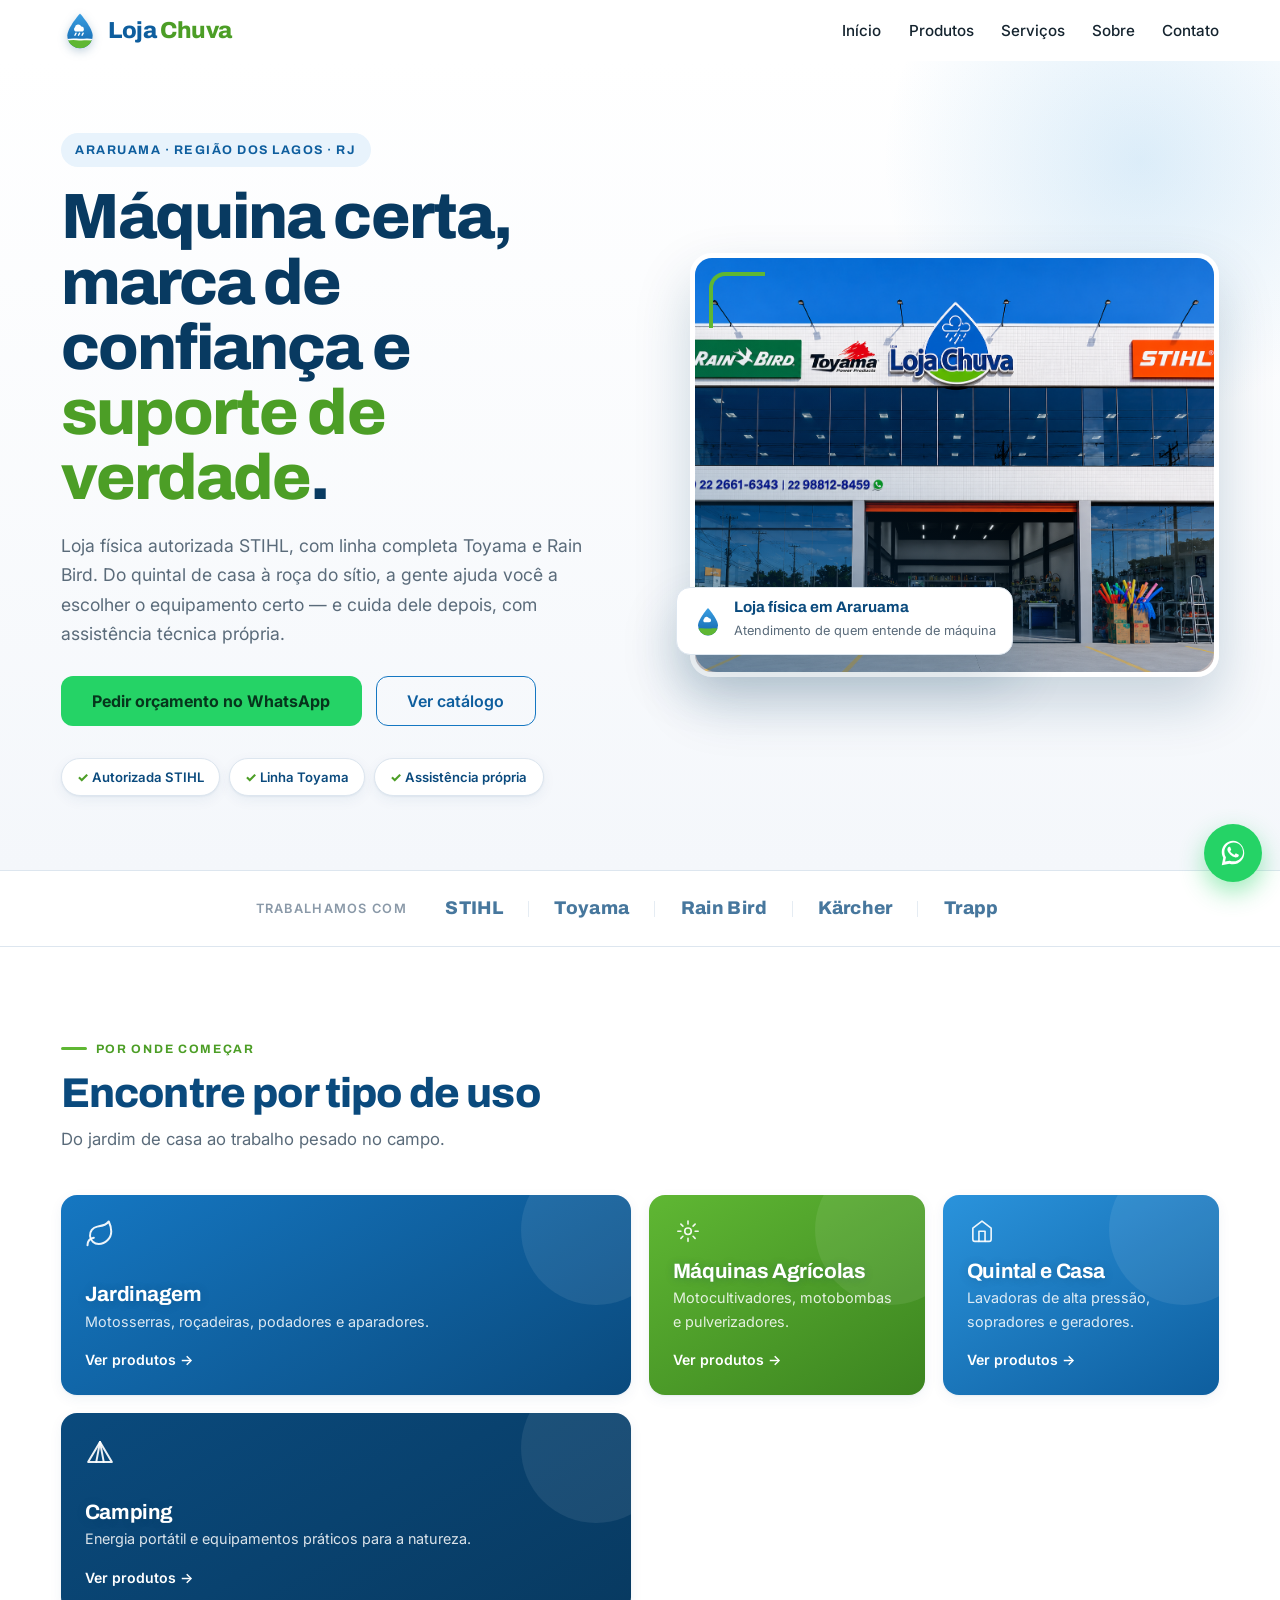
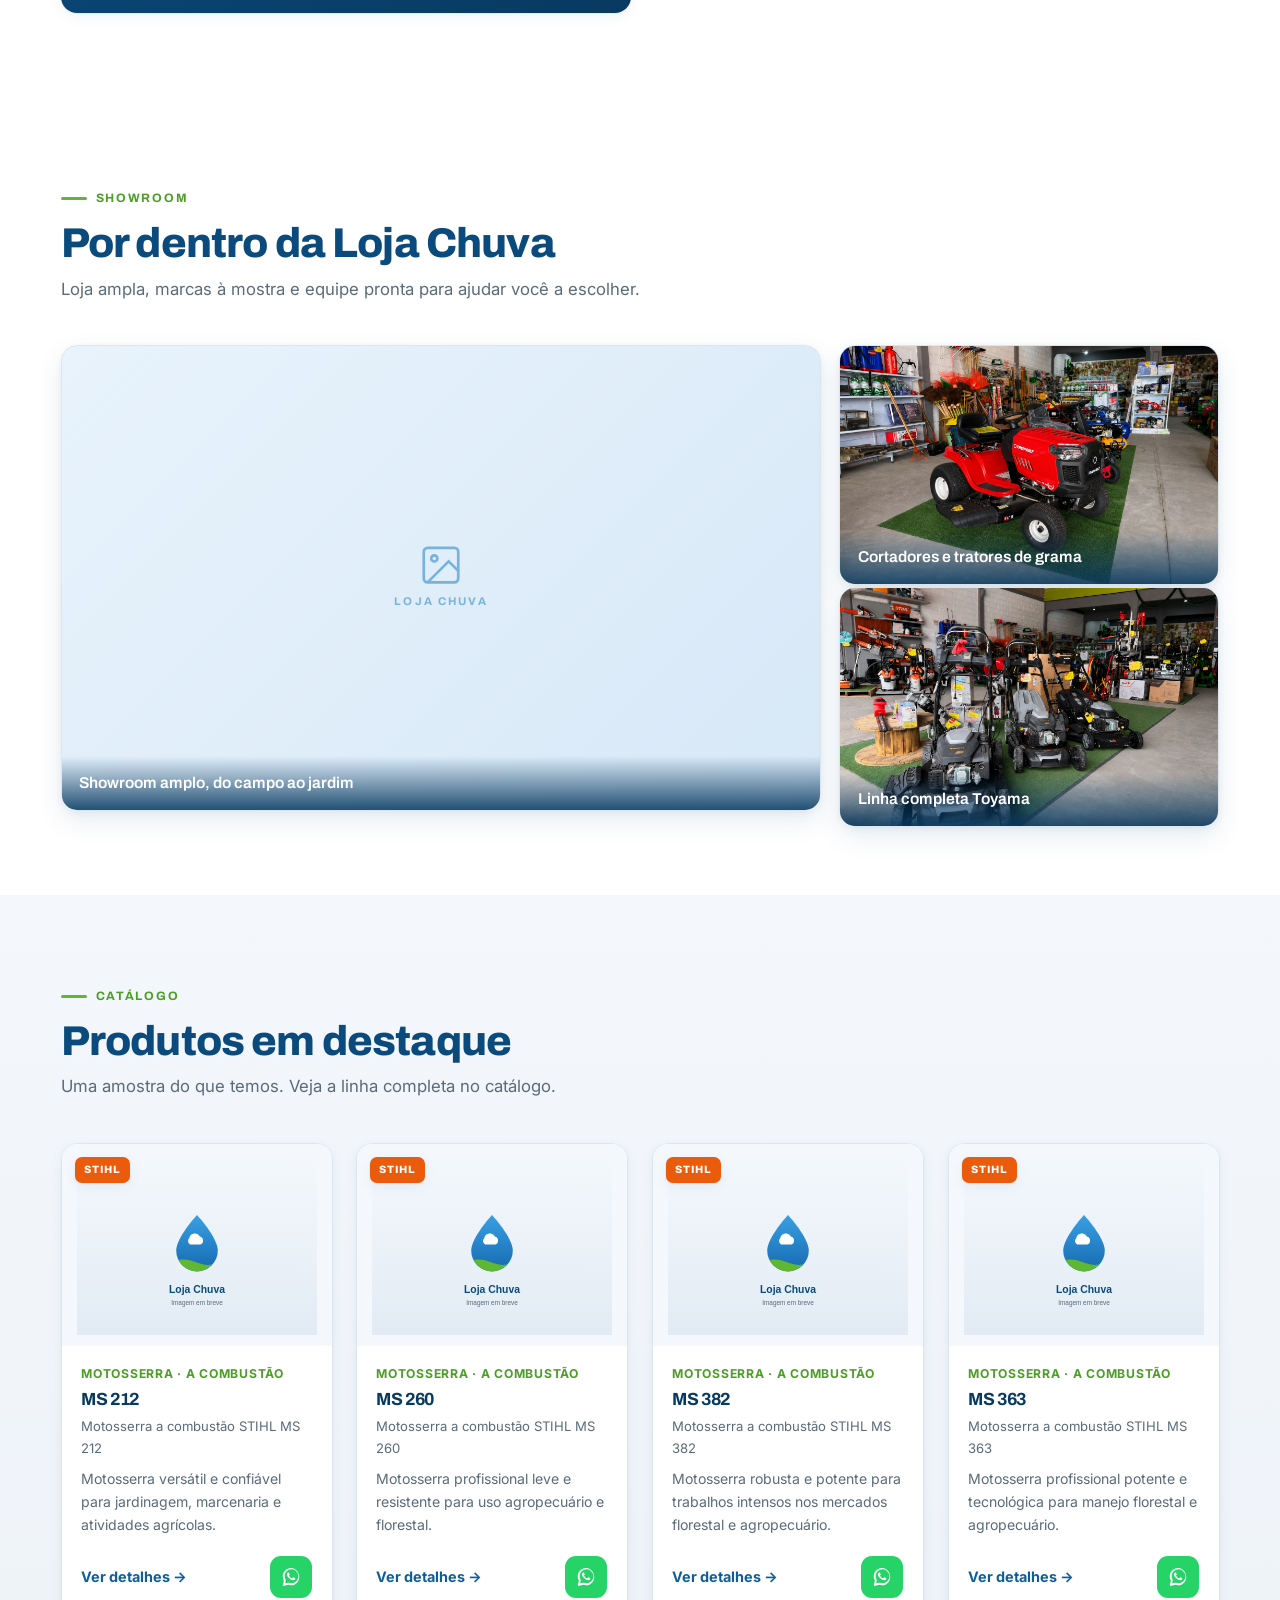
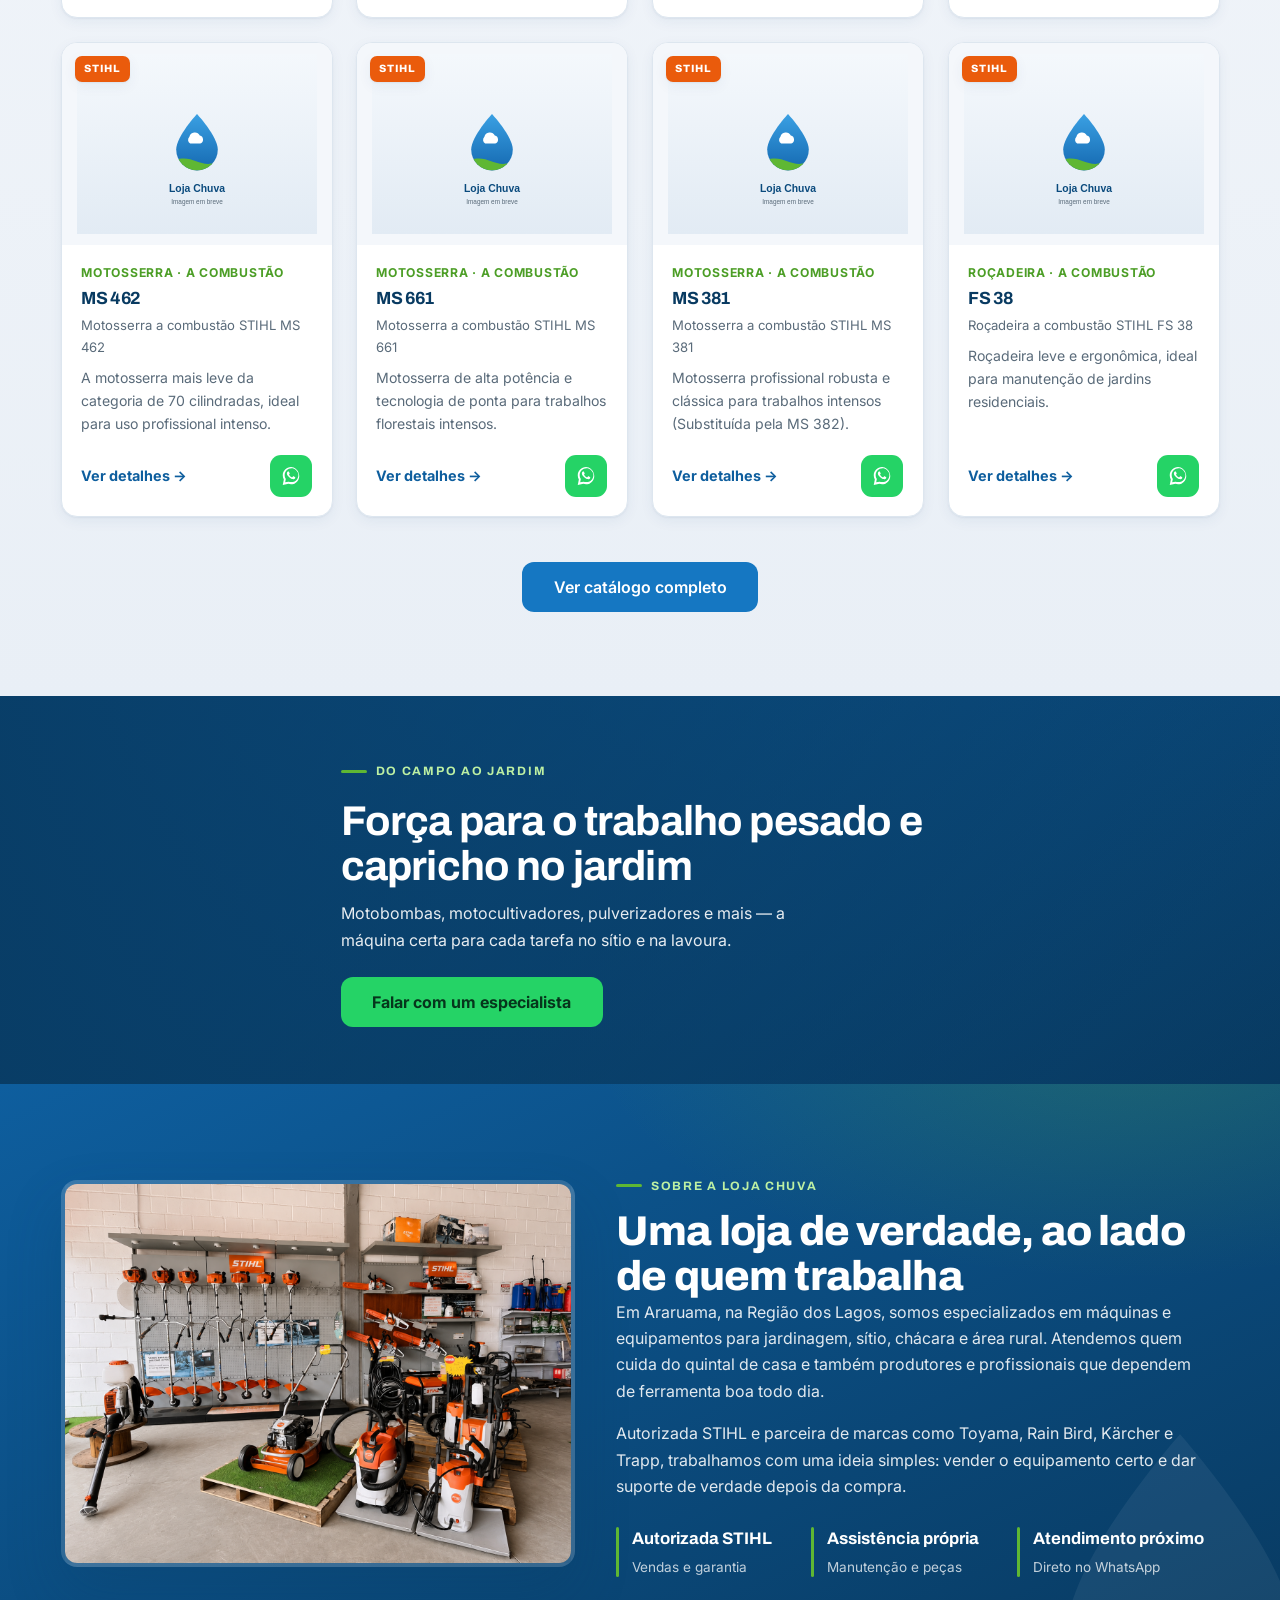
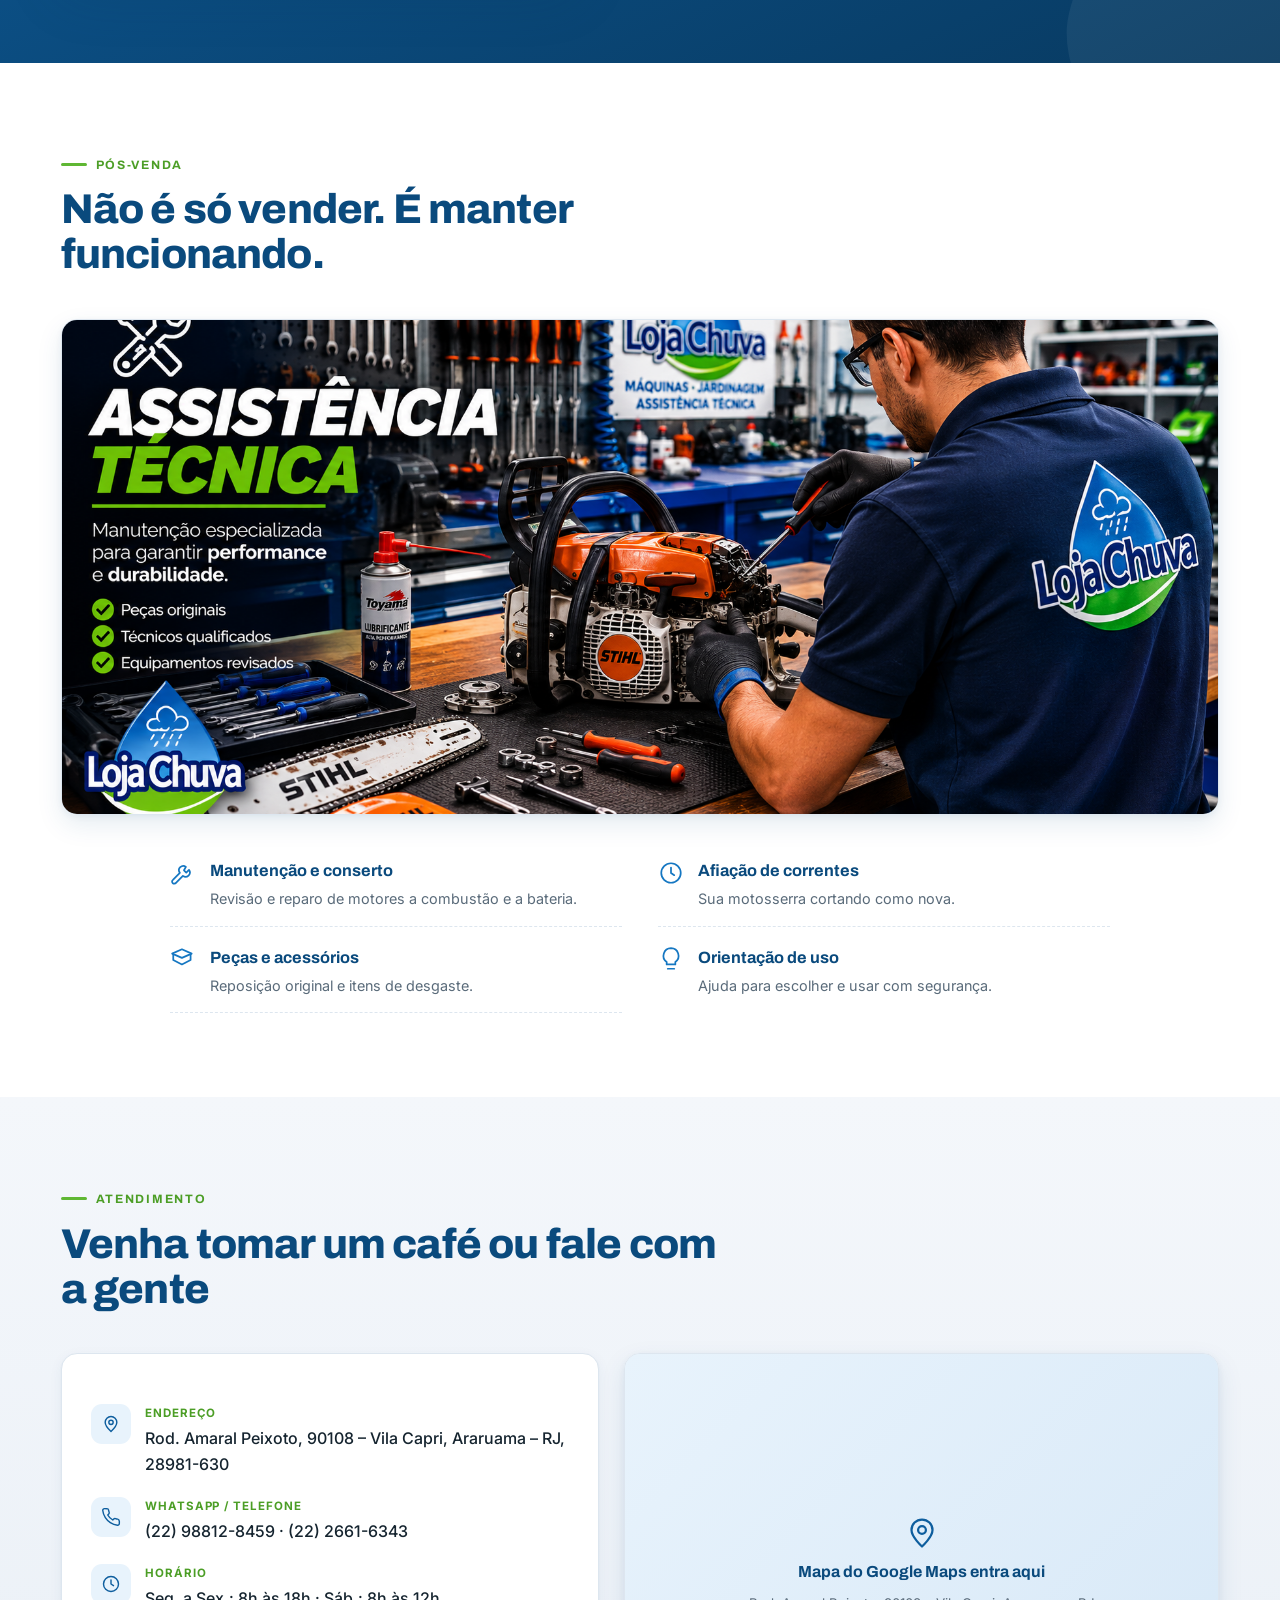
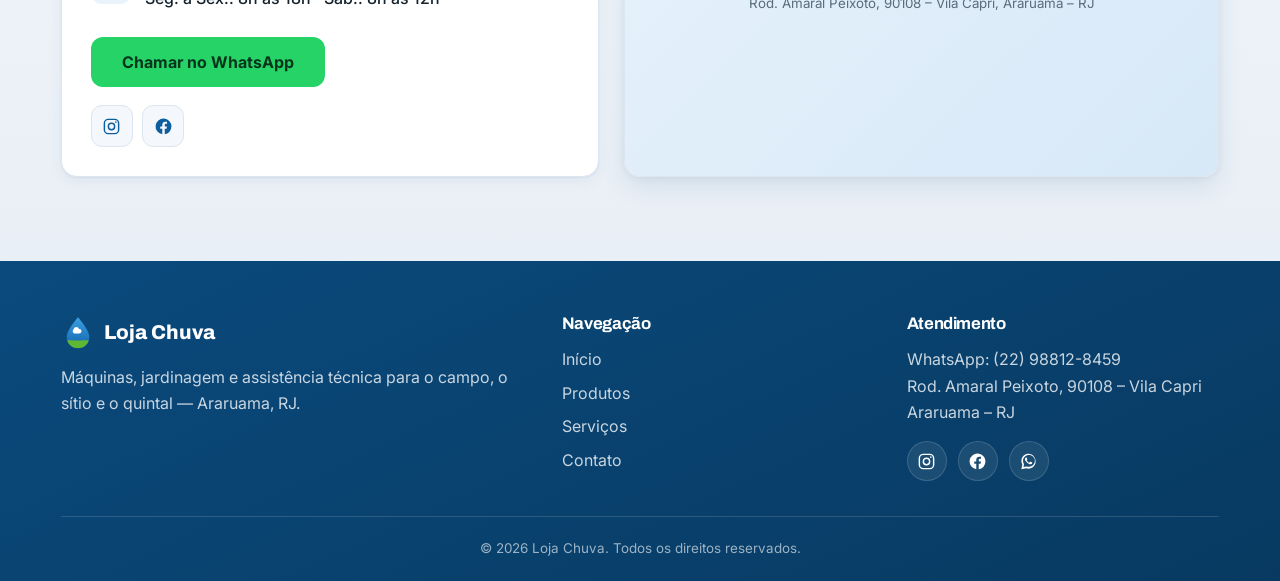
==== commit 3ae758e6: "Update contact map section in index.html Removed TODO comment for Google Maps iframe integration and" ====
--- a/index.html
+++ b/index.html
@@ -312,11 +312,7 @@
           </div>
 
           <div class="contact__map">
-            <!-- =========================================================
-                 TODO: substituir o bloco .map-placeholder abaixo pelo
-                 <iframe> oficial do Google Maps da Loja Chuva.
-                 Google Maps -> Compartilhar -> Incorporar um mapa -> copiar o <iframe>.
-                 ========================================================= -->
+            <!https://maps.app.goo.gl/KYWwxNLTRpWjkYkF6 -->
             <div class="map-placeholder">
               <svg viewBox="0 0 24 24" fill="none" stroke="currentColor" stroke-width="1.5" stroke-linecap="round" stroke-linejoin="round" aria-hidden="true"><path d="M12 21s-7-6.3-7-11a7 7 0 0 1 14 0c0 4.7-7 11-7 11z"/><circle cx="12" cy="10" r="2.6"/></svg>
               <span>Mapa do Google Maps entra aqui</span>
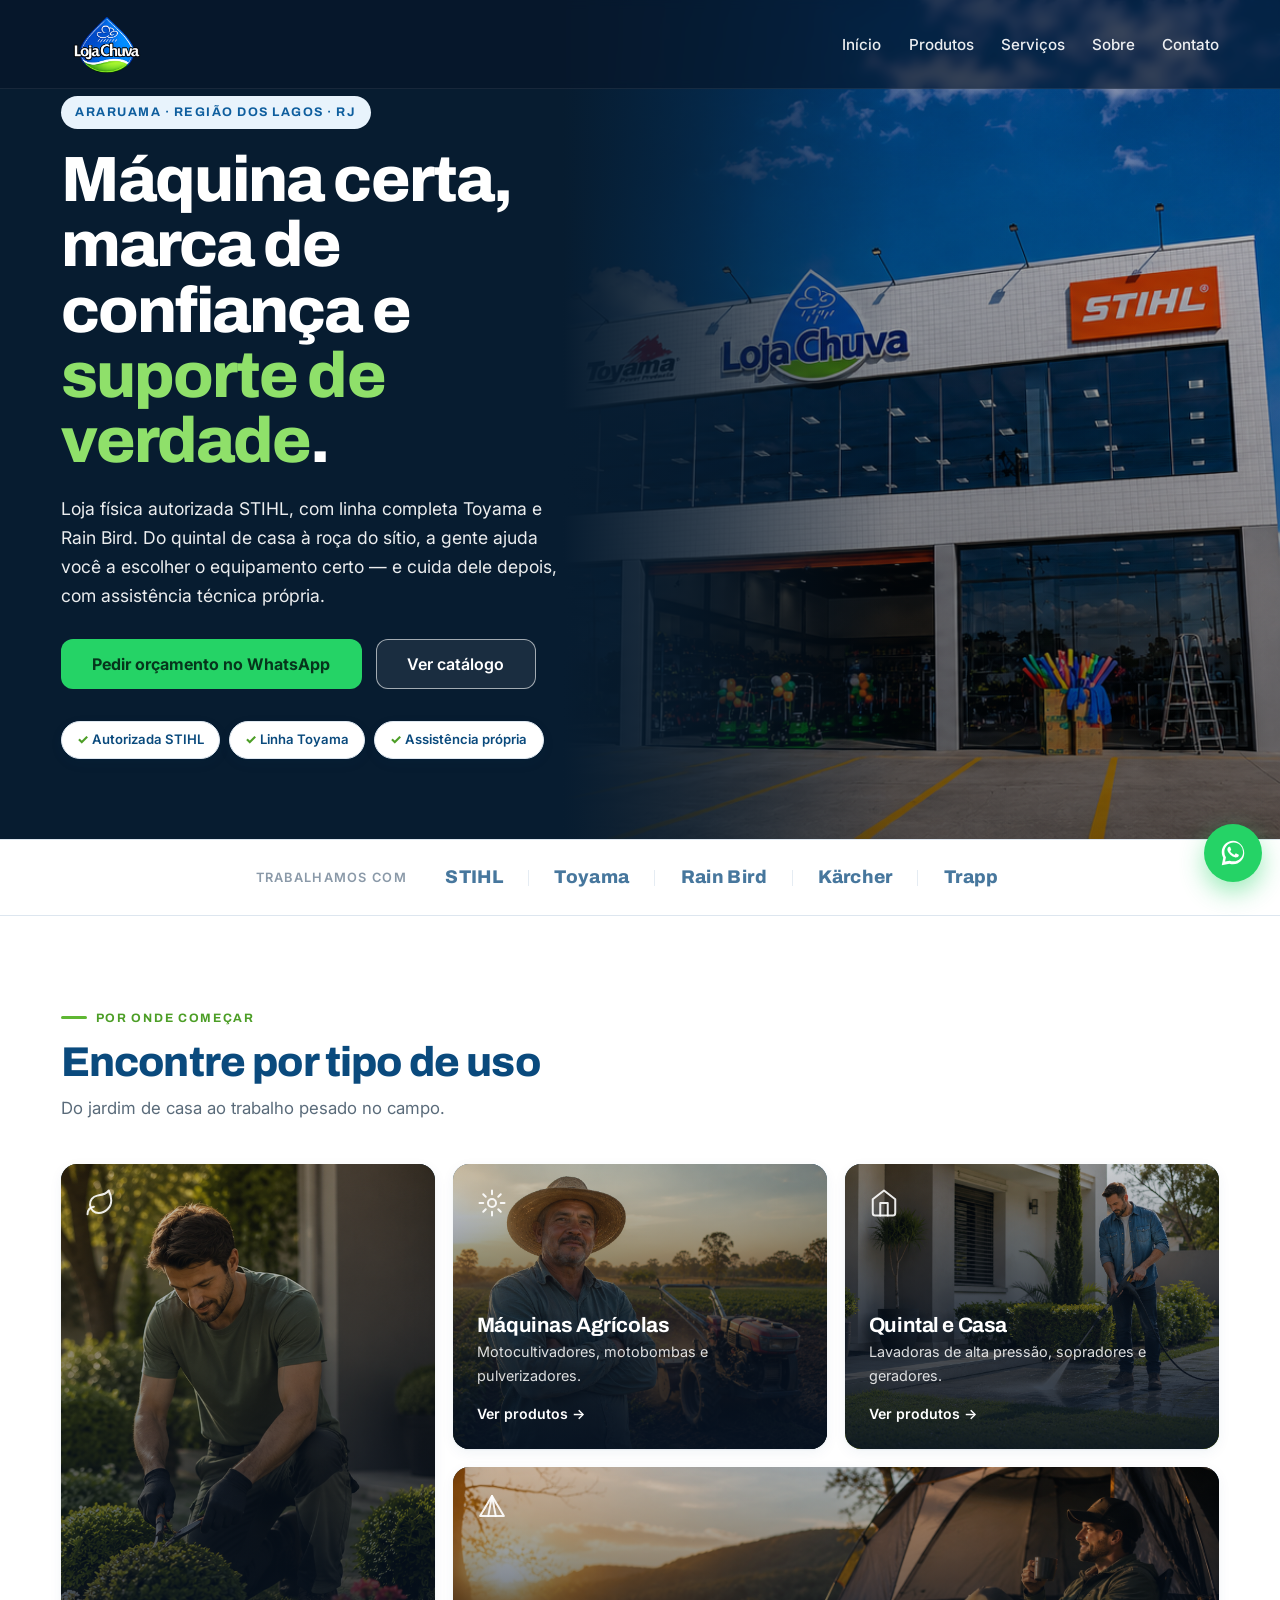
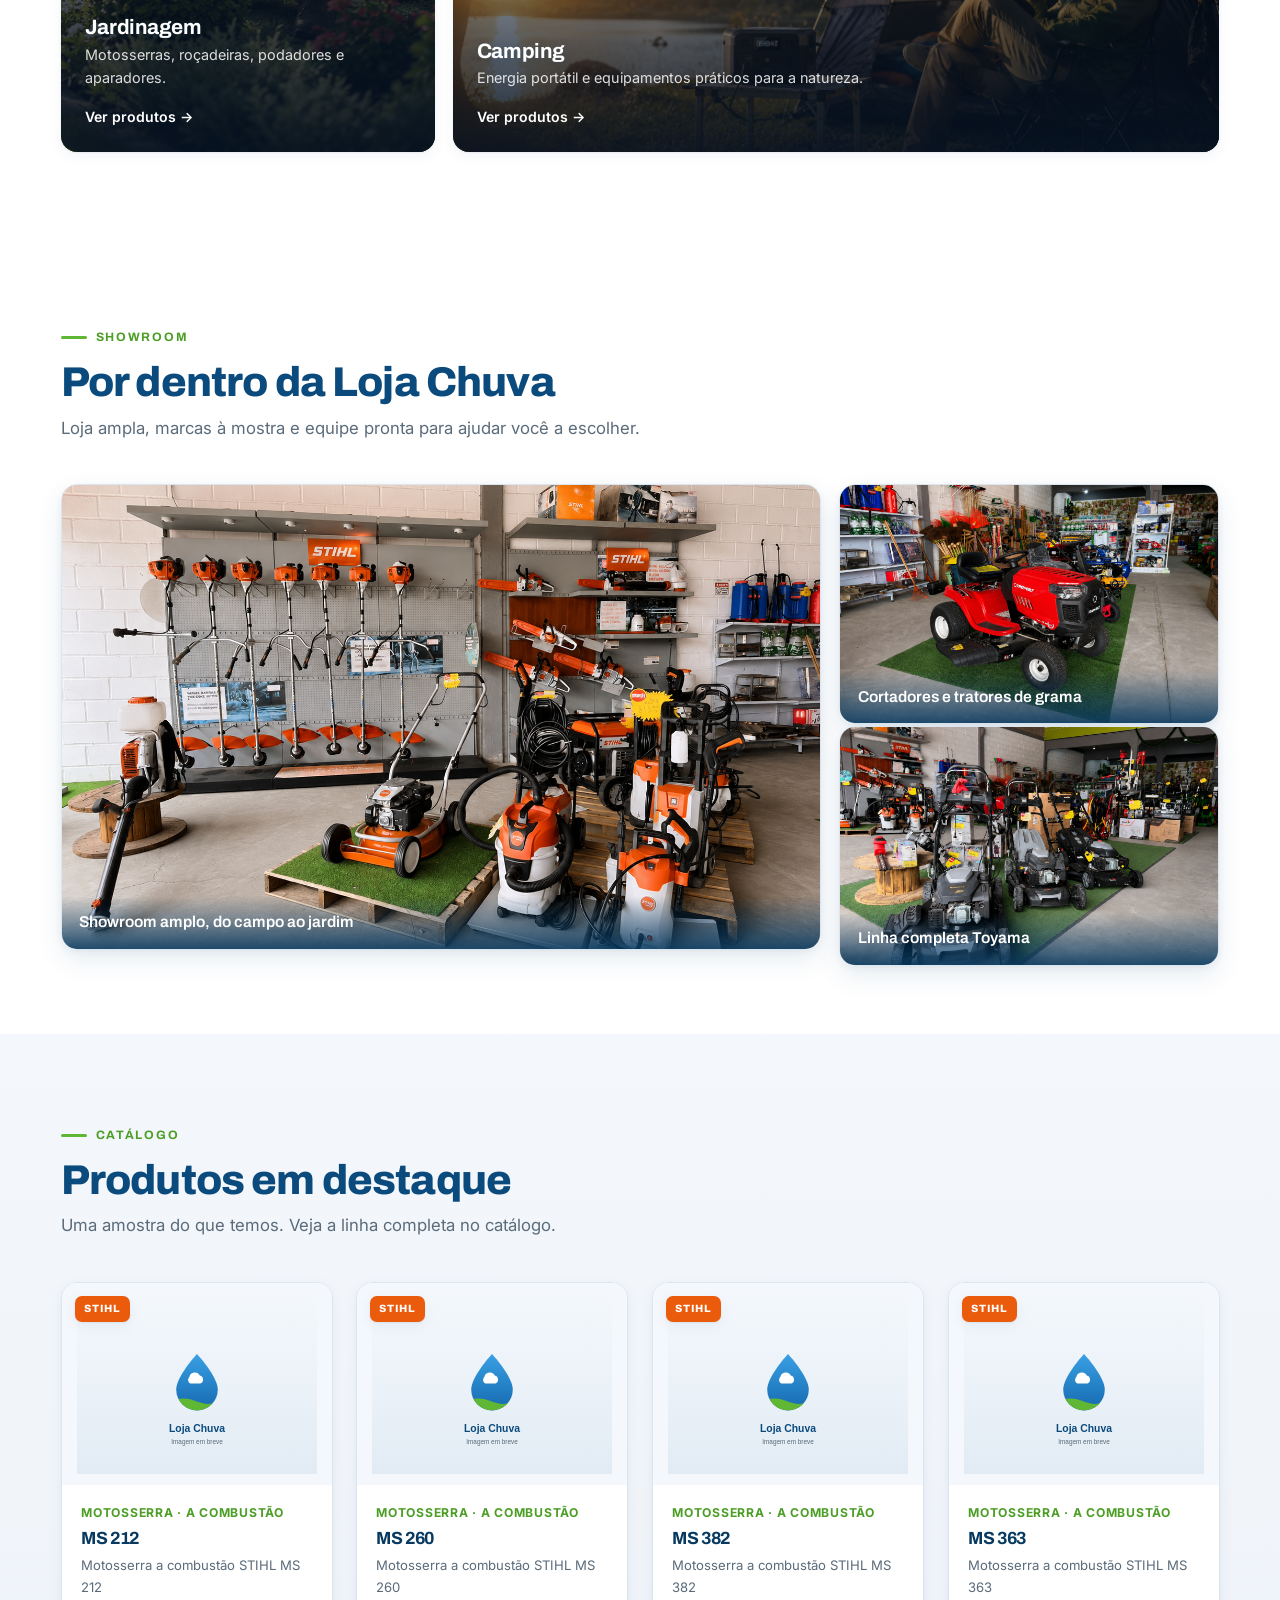
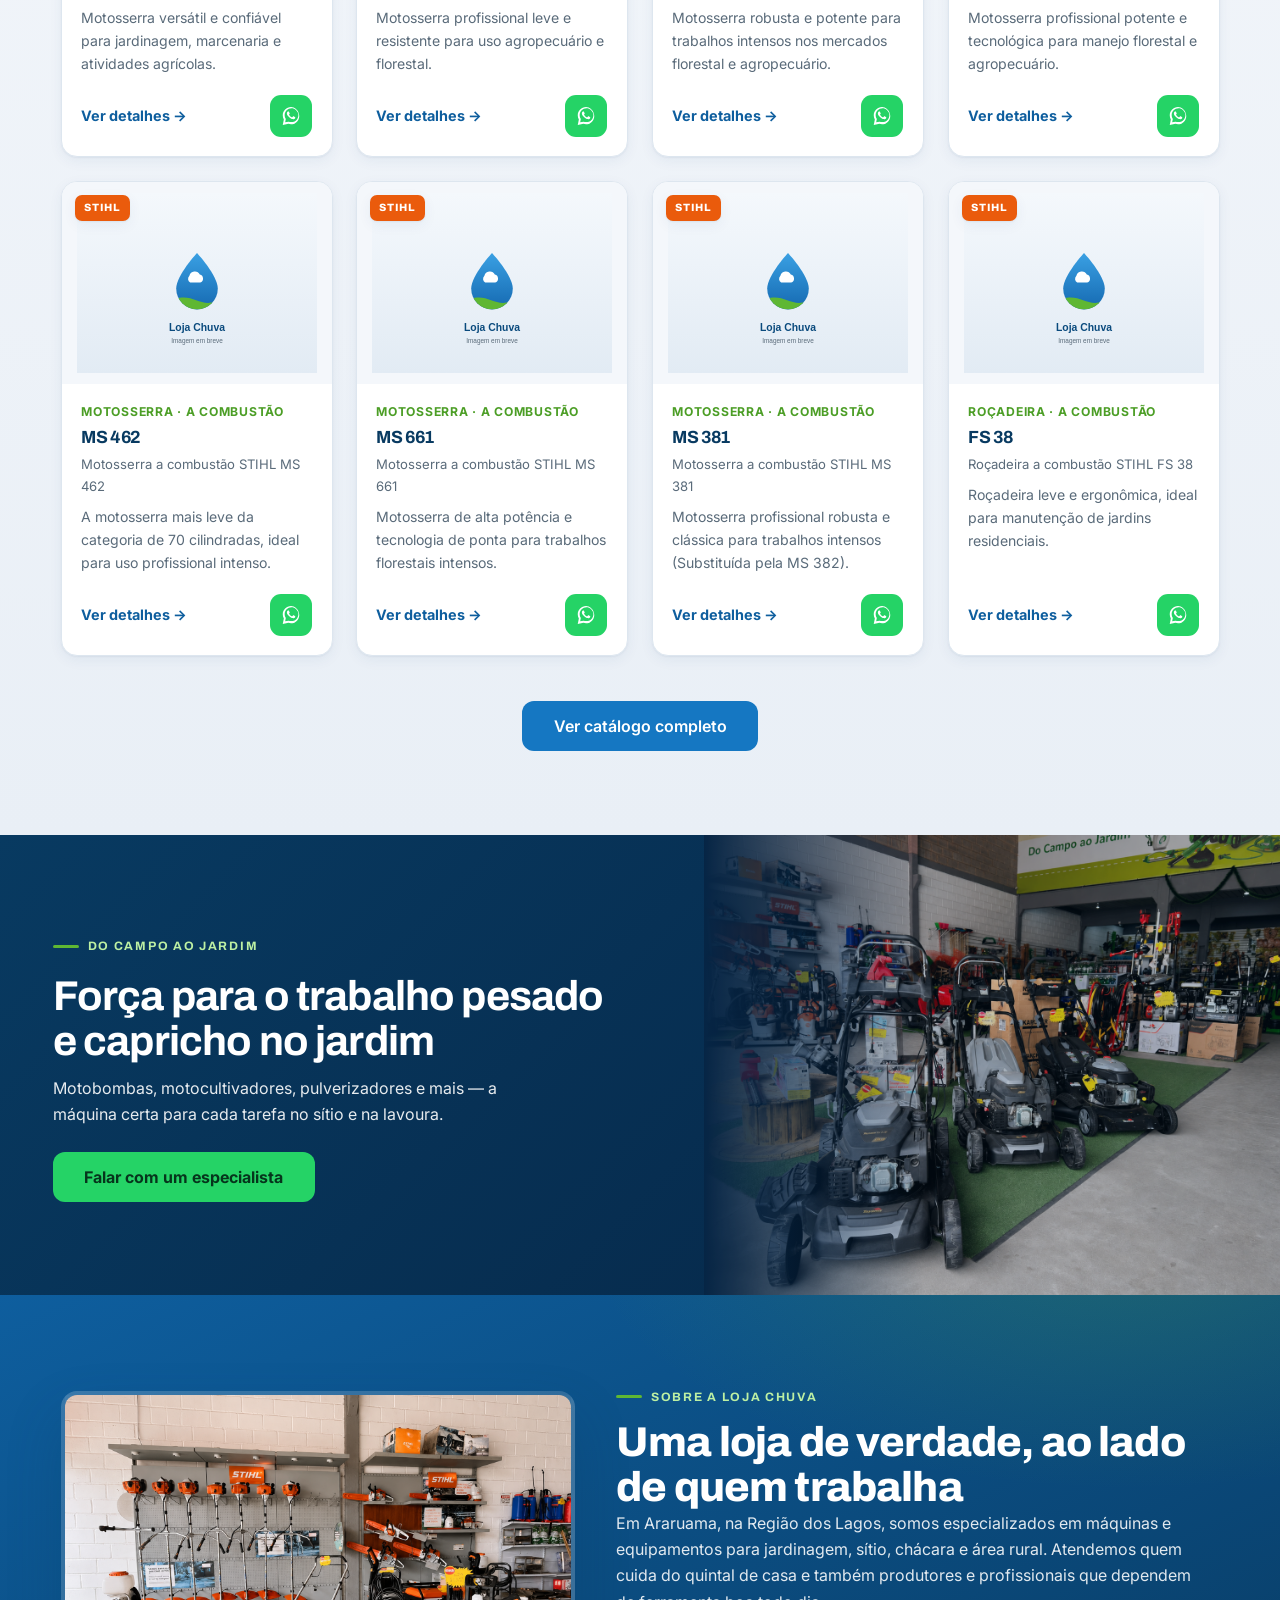
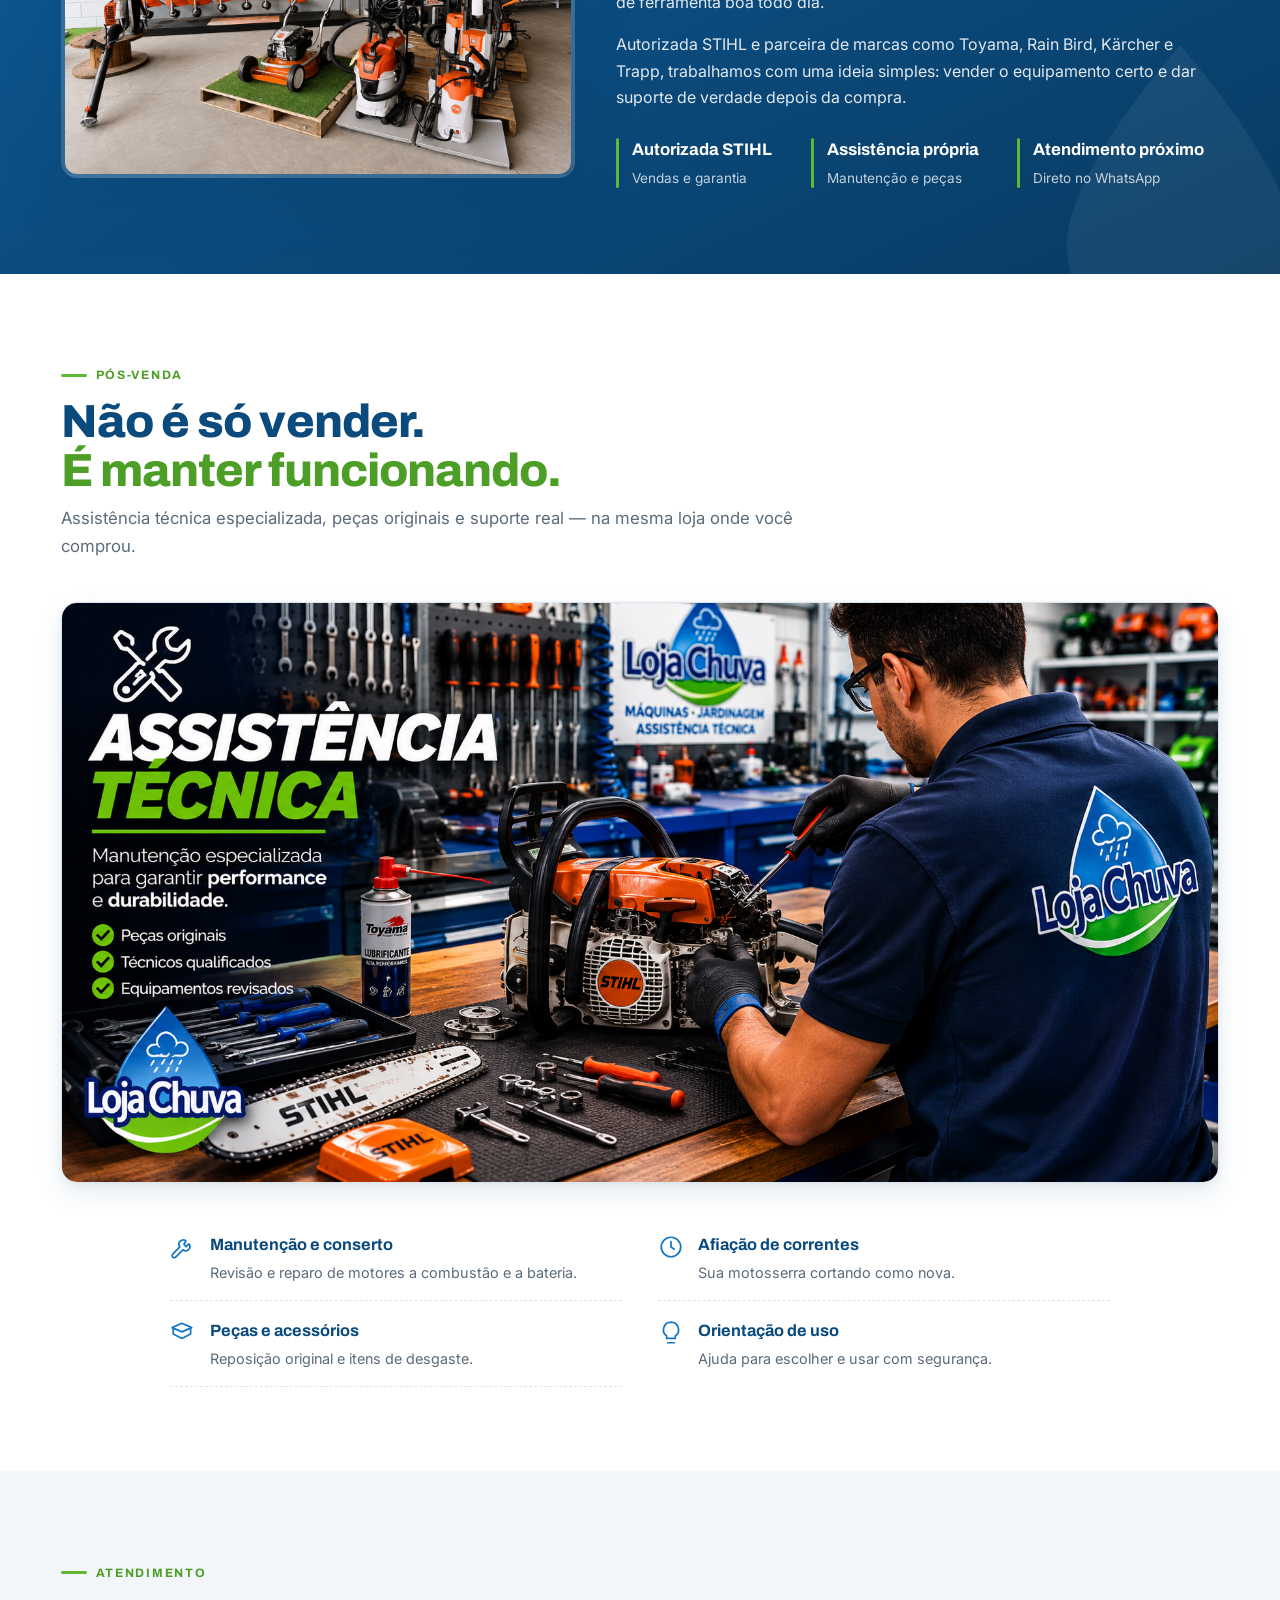
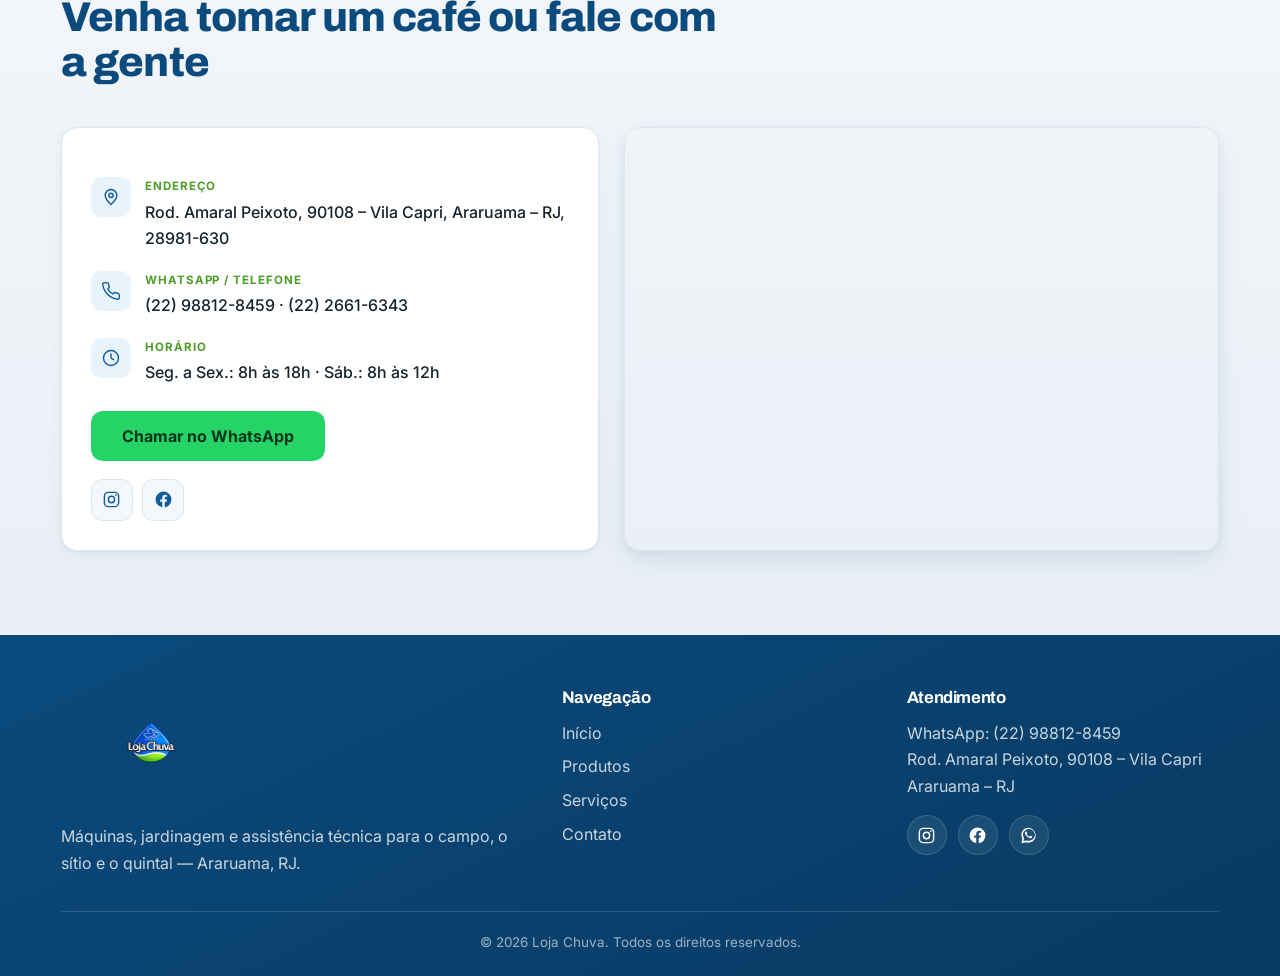
==== commit 87117f1a: "Loja Chuva v2.0 — site institucional completo Site estático com 3 páginas (index, catálogo, produto)" ====
--- a/index.html
+++ b/index.html
@@ -22,24 +22,7 @@
   <header class="site-header">
     <div class="site-header__inner">
       <a class="site-header__logo" href="index.html" aria-label="Loja Chuva - página inicial">
-        <svg class="site-header__mark" viewBox="0 0 48 48" fill="none" aria-hidden="true">
-          <defs>
-            <linearGradient id="lcDrop" x1="24" y1="3" x2="24" y2="46" gradientUnits="userSpaceOnUse">
-              <stop stop-color="#3AA0E3"/><stop offset="1" stop-color="#1366AE"/>
-            </linearGradient>
-            <clipPath id="lcClip"><path d="M24 3C24 3 8 21 8 31a16 16 0 0 0 32 0C40 21 24 3 24 3Z"/></clipPath>
-          </defs>
-          <path d="M24 3C24 3 8 21 8 31a16 16 0 0 0 32 0C40 21 24 3 24 3Z" fill="url(#lcDrop)"/>
-          <g clip-path="url(#lcClip)">
-            <path d="M0 39C12 33 19 37 29 36s17 2 24 1v12H0Z" fill="#5FB733"/>
-            <path d="M0 39C12 33 19 37 29 36s17 2 24 1" stroke="#fff" stroke-width="2" fill="none"/>
-          </g>
-          <path d="M17.6 20.6a4.2 4.2 0 0 1 8-1 3.2 3.2 0 0 1 .3 6.4H18.2a3.3 3.3 0 0 1-.6-5.4Z" fill="#fff"/>
-          <g stroke="#fff" stroke-width="1.8" stroke-linecap="round">
-            <path d="M19 28l-1.4 2.6"/><path d="M23.5 28l-1.4 2.6"/><path d="M28 28l-1.4 2.6"/>
-          </g>
-        </svg>
-        <span class="site-header__word">Loja <span class="is-accent">Chuva</span></span>
+        <img class="site-header__logo-img" src="assets/logo/logo-loja-chuva-horizontal.png" alt="Loja Chuva">
       </a>
 
       <button class="menu-toggle" data-menu-toggle aria-label="Abrir menu" aria-expanded="false">☰</button>
@@ -60,8 +43,10 @@
 
   <main>
 
-    <!-- ===================== HERO ===================== -->
+    <!-- ===================== HERO (imagem de fundo: sacada da loja) ===================== -->
     <section class="hero">
+      <img class="hero__bg" src="assets/loja/sacada.png" alt="Fachada da Loja Chuva em Araruama" />
+      <span class="hero__overlay" aria-hidden="true"></span>
       <div class="container hero__inner">
         <div class="hero__content">
           <span class="hero__eyebrow">Araruama · Região dos Lagos · RJ</span>
@@ -73,37 +58,13 @@
           </p>
           <div class="hero__actions">
             <a class="btn btn--whatsapp btn--lg" data-whatsapp-generic href="#" target="_blank" rel="noopener">Pedir orçamento no WhatsApp</a>
-            <a class="btn btn--outline btn--lg" href="catalogo.html">Ver catálogo</a>
+            <a class="btn btn--outline-light btn--lg" href="catalogo.html">Ver catálogo</a>
           </div>
           <ul class="hero__badges">
             <li>Autorizada STIHL</li>
             <li>Linha Toyama</li>
             <li>Assistência própria</li>
           </ul>
-        </div>
-
-        <div class="hero__media">
-          <div class="hero__photo media-ph media-ph--dark">
-            <!-- TODO: salvar a FACHADA real em assets/loja/fachada.jpg -->
-            <img src="assets/loja/fachada.jpg" alt="Fachada da Loja Chuva em Araruama" onerror="this.classList.add('is-broken')" />
-            <span class="hero__photo-overlay" aria-hidden="true"></span>
-            <span class="hero__photo-corner" aria-hidden="true"></span>
-          </div>
-          <div class="hero__chip">
-            <svg viewBox="0 0 48 48" fill="none" aria-hidden="true">
-              <defs>
-                <linearGradient id="lcDropChip" x1="24" y1="3" x2="24" y2="46" gradientUnits="userSpaceOnUse"><stop stop-color="#3AA0E3"/><stop offset="1" stop-color="#1366AE"/></linearGradient>
-                <clipPath id="lcClipChip"><path d="M24 3C24 3 8 21 8 31a16 16 0 0 0 32 0C40 21 24 3 24 3Z"/></clipPath>
-              </defs>
-              <path d="M24 3C24 3 8 21 8 31a16 16 0 0 0 32 0C40 21 24 3 24 3Z" fill="url(#lcDropChip)"/>
-              <g clip-path="url(#lcClipChip)"><path d="M0 39C12 33 19 37 29 36s17 2 24 1v12H0Z" fill="#5FB733"/></g>
-              <path d="M17.6 20.6a4.2 4.2 0 0 1 8-1 3.2 3.2 0 0 1 .3 6.4H18.2a3.3 3.3 0 0 1-.6-5.4Z" fill="#fff"/>
-            </svg>
-            <div>
-              <strong>Loja física em Araruama</strong>
-              <span>Atendimento de quem entende de máquina</span>
-            </div>
-          </div>
         </div>
       </div>
     </section>
@@ -132,25 +93,33 @@
         </header>
 
         <div class="bento">
+          <!-- Card 1 — Jardinagem (alto à esquerda no desktop) -->
           <a class="bento-card" href="catalogo.html">
+            <img class="bento-card__img" src="assets/encontre por tipo de uso/jardim.png" alt="" aria-hidden="true" loading="lazy" />
             <svg viewBox="0 0 24 24" fill="none" stroke="currentColor" stroke-width="1.6" stroke-linecap="round" stroke-linejoin="round" aria-hidden="true"><path d="M11 20A7 7 0 0 1 9.8 6.1C15.5 5 17 4.48 19 2c1 2 2 4.18 2 8 0 5.5-4.78 10-10 10z"/><path d="M2 21c0-3 1.85-5.36 5.08-6"/></svg>
             <h3>Jardinagem</h3>
             <p>Motosserras, roçadeiras, podadores e aparadores.</p>
             <span class="bento-card__go">Ver produtos</span>
           </a>
+          <!-- Card 2 — Máquinas Agrícolas -->
           <a class="bento-card" href="catalogo.html">
+            <img class="bento-card__img" src="assets/encontre por tipo de uso/maquinaagricolas.png" alt="" aria-hidden="true" loading="lazy" />
             <svg viewBox="0 0 24 24" fill="none" stroke="currentColor" stroke-width="1.6" stroke-linecap="round" stroke-linejoin="round" aria-hidden="true"><circle cx="12" cy="12" r="3.2"/><path d="M12 2v3M12 19v3M2 12h3M19 12h3M5 5l2 2M17 17l2 2M19 5l-2 2M7 17l-2 2"/></svg>
             <h3>Máquinas Agrícolas</h3>
             <p>Motocultivadores, motobombas e pulverizadores.</p>
             <span class="bento-card__go">Ver produtos</span>
           </a>
+          <!-- Card 3 — Quintal e Casa -->
           <a class="bento-card" href="catalogo.html">
+            <img class="bento-card__img" src="assets/encontre por tipo de uso/quintalecasa.png" alt="" aria-hidden="true" loading="lazy" />
             <svg viewBox="0 0 24 24" fill="none" stroke="currentColor" stroke-width="1.6" stroke-linecap="round" stroke-linejoin="round" aria-hidden="true"><path d="M3 9l9-7 9 7v11a2 2 0 0 1-2 2H5a2 2 0 0 1-2-2z"/><polyline points="9 22 9 12 15 12 15 22"/></svg>
             <h3>Quintal e Casa</h3>
             <p>Lavadoras de alta pressão, sopradores e geradores.</p>
             <span class="bento-card__go">Ver produtos</span>
           </a>
+          <!-- Card 4 — Camping (largo à direita no desktop) -->
           <a class="bento-card" href="catalogo.html">
+            <img class="bento-card__img" src="assets/encontre por tipo de uso/campig.png" alt="" aria-hidden="true" loading="lazy" />
             <svg viewBox="0 0 24 24" fill="none" stroke="currentColor" stroke-width="1.6" stroke-linecap="round" stroke-linejoin="round" aria-hidden="true"><path d="M12 4 2.5 20h19z"/><path d="M12 4 9 20"/><path d="M12 4l3 16"/></svg>
             <h3>Camping</h3>
             <p>Energia portátil e equipamentos práticos para a natureza.</p>
@@ -170,8 +139,8 @@
         </header>
         <div class="gallery">
           <figure class="gallery__item gallery__item--lg media-ph">
-            <!-- TODO: salvar a foto do showroom amplo em assets/loja/loja-showroom.jpg -->
-            <img src="assets/loja/loja-showroom.jpg" alt="Showroom amplo da Loja Chuva" loading="lazy" onerror="this.classList.add('is-broken')" />
+            <!-- Foto do showroom: usando loja-stihl.jpg (troque por loja-showroom.jpg quando tiver a foto) -->
+            <img src="assets/loja/loja-stihl.jpg" alt="Showroom amplo da Loja Chuva" loading="lazy" onerror="this.classList.add('is-broken')" />
             <figcaption>Showroom amplo, do campo ao jardim</figcaption>
           </figure>
           <figure class="gallery__item media-ph">
@@ -207,14 +176,16 @@
 
     <!-- ===================== FAIXA "DO CAMPO AO JARDIM" ===================== -->
     <section class="cover-band">
-      <!-- TODO: salvar a foto agro (Toyama no campo) em assets/loja/agro-campo.jpg -->
-      <img class="cover-band__img" src="assets/loja/agro-campo.jpg" alt="Máquinas Toyama em uso no campo" loading="lazy" onerror="this.classList.add('is-broken')" />
-      <span class="cover-band__overlay" aria-hidden="true"></span>
-      <div class="container cover-band__content">
-        <span class="eyebrow eyebrow--light">Do campo ao jardim</span>
-        <h2 class="cover-band__title">Força para o trabalho pesado e capricho no jardim</h2>
-        <p class="cover-band__text">Motobombas, motocultivadores, pulverizadores e mais — a máquina certa para cada tarefa no sítio e na lavoura.</p>
-        <a class="btn btn--whatsapp btn--lg" data-whatsapp-generic href="#" target="_blank" rel="noopener">Falar com um especialista</a>
+      <div class="cover-band__split">
+        <div class="cover-band__split-left container">
+          <span class="eyebrow eyebrow--light">Do campo ao jardim</span>
+          <h2 class="cover-band__title">Força para o trabalho pesado e capricho no jardim</h2>
+          <p class="cover-band__text">Motobombas, motocultivadores, pulverizadores e mais — a máquina certa para cada tarefa no sítio e na lavoura.</p>
+          <a class="btn btn--whatsapp btn--lg" data-whatsapp-generic href="#" target="_blank" rel="noopener">Falar com um especialista</a>
+        </div>
+        <div class="cover-band__split-right" aria-hidden="true">
+          <img src="assets/loja/linha-toyama.jpg" alt="" loading="lazy" />
+        </div>
       </div>
     </section>
 
@@ -251,10 +222,11 @@
       <div class="container">
         <header class="section-head">
           <span class="eyebrow">Pós-venda</span>
-          <h2 class="page-title">Não é só vender. É manter funcionando.</h2>
-        </header>
-        <!-- Banner pronto de assistência técnica -->
-        <div class="service-banner media-ph">
+          <h2 class="page-title">Não é só vender.<br><em>É manter funcionando.</em></h2>
+          <p class="section-head__sub">Assistência técnica especializada, peças originais e suporte real — na mesma loja onde você comprou.</p>
+        </header>
+        <!-- Banner de assistência técnica -->
+        <div class="service-banner">
           <!-- TODO: salvar o banner de assistência em assets/loja/assistencia.jpg -->
           <img src="assets/loja/assistencia.jpg" alt="Assistência técnica da Loja Chuva: manutenção especializada" loading="lazy" onerror="this.classList.add('is-broken')" />
         </div>
@@ -292,7 +264,7 @@
             <ul class="contact__list">
               <li>
                 <span class="contact__ico"><svg viewBox="0 0 24 24" fill="none" stroke="currentColor" stroke-width="1.7" stroke-linecap="round" stroke-linejoin="round"><path d="M12 21s-7-6.3-7-11a7 7 0 0 1 14 0c0 4.7-7 11-7 11z"/><circle cx="12" cy="10" r="2.6"/></svg></span>
-                <div><span class="contact__label">Endereço</span><span class="contact__val">Rod. Amaral Peixoto, 90108 – Vila Capri, Araruama – RJ, 28981-630</span></div>
+                <div><span class="contact__label">Endereço</span><a class="contact__val" href="https://maps.app.goo.gl/KYWwxNLTRpWjkYkF6" target="_blank" rel="noopener">Rod. Amaral Peixoto, 90108 – Vila Capri, Araruama – RJ, 28981-630</a></div>
               </li>
               <li>
                 <span class="contact__ico"><svg viewBox="0 0 24 24" fill="none" stroke="currentColor" stroke-width="1.7" stroke-linecap="round" stroke-linejoin="round"><path d="M22 16.9v3a2 2 0 0 1-2.2 2 19.8 19.8 0 0 1-8.6-3.1 19.5 19.5 0 0 1-6-6A19.8 19.8 0 0 1 2.1 4.2 2 2 0 0 1 4.1 2h3a2 2 0 0 1 2 1.7c.1.9.4 1.8.7 2.6a2 2 0 0 1-.5 2.1L8.1 9.6a16 16 0 0 0 6 6l1.2-1.2a2 2 0 0 1 2.1-.5c.8.3 1.7.6 2.6.7a2 2 0 0 1 1.7 2z"/></svg></span>
@@ -305,19 +277,22 @@
             </ul>
             <a class="btn btn--whatsapp btn--lg" data-whatsapp-generic href="#" target="_blank" rel="noopener">Chamar no WhatsApp</a>
             <div class="contact__social" style="margin-top:1.1rem;">
-              <!-- TODO: substituir os # pelos links reais das redes sociais -->
-              <a href="#" aria-label="Instagram da Loja Chuva"><svg viewBox="0 0 24 24" fill="none" stroke="currentColor" stroke-width="1.8" stroke-linecap="round" stroke-linejoin="round" aria-hidden="true"><rect x="3" y="3" width="18" height="18" rx="5"/><circle cx="12" cy="12" r="4"/><circle cx="17.5" cy="6.5" r="1" fill="currentColor" stroke="none"/></svg></a>
-              <a href="#" aria-label="Facebook da Loja Chuva"><svg viewBox="0 0 24 24" fill="currentColor" aria-hidden="true"><path d="M22 12a10 10 0 1 0-11.56 9.88v-6.99H7.9V12h2.54V9.8c0-2.5 1.49-3.89 3.78-3.89 1.09 0 2.24.2 2.24.2v2.46h-1.26c-1.24 0-1.63.77-1.63 1.56V12h2.78l-.44 2.89h-2.34v6.99A10 10 0 0 0 22 12z"/></svg></a>
+              <a href="https://www.instagram.com/lojachuvamaquinas/" target="_blank" rel="noopener" aria-label="Instagram da Loja Chuva"><svg viewBox="0 0 24 24" fill="none" stroke="currentColor" stroke-width="1.8" stroke-linecap="round" stroke-linejoin="round" aria-hidden="true"><rect x="3" y="3" width="18" height="18" rx="5"/><circle cx="12" cy="12" r="4"/><circle cx="17.5" cy="6.5" r="1" fill="currentColor" stroke="none"/></svg></a>
+              <a href="https://www.facebook.com/LOJACHUVA/?locale=pt_BR" target="_blank" rel="noopener" aria-label="Facebook da Loja Chuva"><svg viewBox="0 0 24 24" fill="currentColor" aria-hidden="true"><path d="M22 12a10 10 0 1 0-11.56 9.88v-6.99H7.9V12h2.54V9.8c0-2.5 1.49-3.89 3.78-3.89 1.09 0 2.24.2 2.24.2v2.46h-1.26c-1.24 0-1.63.77-1.63 1.56V12h2.78l-.44 2.89h-2.34v6.99A10 10 0 0 0 22 12z"/></svg></a>
             </div>
           </div>
 
           <div class="contact__map">
-            <!https://maps.app.goo.gl/KYWwxNLTRpWjkYkF6 -->
-            <div class="map-placeholder">
-              <svg viewBox="0 0 24 24" fill="none" stroke="currentColor" stroke-width="1.5" stroke-linecap="round" stroke-linejoin="round" aria-hidden="true"><path d="M12 21s-7-6.3-7-11a7 7 0 0 1 14 0c0 4.7-7 11-7 11z"/><circle cx="12" cy="10" r="2.6"/></svg>
-              <span>Mapa do Google Maps entra aqui</span>
-              <small>Rod. Amaral Peixoto, 90108 – Vila Capri, Araruama – RJ</small>
-            </div>
+            <iframe
+              class="contact__map-frame"
+              src="https://maps.google.com/maps?q=Rod.+Amaral+Peixoto+90108+Vila+Capri+Araruama+RJ&output=embed&z=15"
+              width="100%" height="100%"
+              style="border:0; display:block; width:100%; height:100%; min-height:340px;"
+              allowfullscreen=""
+              loading="lazy"
+              referrerpolicy="no-referrer-when-downgrade"
+              title="Localização da Loja Chuva no Google Maps"
+            ></iframe>
           </div>
         </div>
       </div>
@@ -331,16 +306,7 @@
       <div class="site-footer__grid">
         <div>
           <span class="site-footer__brand">
-            <svg viewBox="0 0 48 48" fill="none" aria-hidden="true">
-              <defs>
-                <linearGradient id="lcDropF" x1="24" y1="3" x2="24" y2="46" gradientUnits="userSpaceOnUse"><stop stop-color="#3AA0E3"/><stop offset="1" stop-color="#1366AE"/></linearGradient>
-                <clipPath id="lcClipF"><path d="M24 3C24 3 8 21 8 31a16 16 0 0 0 32 0C40 21 24 3 24 3Z"/></clipPath>
-              </defs>
-              <path d="M24 3C24 3 8 21 8 31a16 16 0 0 0 32 0C40 21 24 3 24 3Z" fill="url(#lcDropF)"/>
-              <g clip-path="url(#lcClipF)"><path d="M0 39C12 33 19 37 29 36s17 2 24 1v12H0Z" fill="#5FB733"/></g>
-              <path d="M17.6 20.6a4.2 4.2 0 0 1 8-1 3.2 3.2 0 0 1 .3 6.4H18.2a3.3 3.3 0 0 1-.6-5.4Z" fill="#fff"/>
-            </svg>
-            <span>Loja Chuva</span>
+            <img class="site-footer__logo-img" src="assets/logo/logo-loja-chuva.png" alt="Loja Chuva" />
           </span>
           <p>Máquinas, jardinagem e assistência técnica para o campo, o sítio e o quintal — Araruama, RJ.</p>
         </div>
@@ -359,9 +325,8 @@
           <p>Rod. Amaral Peixoto, 90108 – Vila Capri</p>
           <p>Araruama – RJ</p>
           <div class="site-footer__social">
-            <!-- TODO: substituir os # pelos links reais das redes sociais -->
-            <a href="#" aria-label="Instagram da Loja Chuva"><svg viewBox="0 0 24 24" fill="none" stroke="currentColor" stroke-width="1.8" stroke-linecap="round" stroke-linejoin="round" aria-hidden="true"><rect x="3" y="3" width="18" height="18" rx="5"/><circle cx="12" cy="12" r="4"/><circle cx="17.5" cy="6.5" r="1" fill="currentColor" stroke="none"/></svg></a>
-            <a href="#" aria-label="Facebook da Loja Chuva"><svg viewBox="0 0 24 24" fill="currentColor" aria-hidden="true"><path d="M22 12a10 10 0 1 0-11.56 9.88v-6.99H7.9V12h2.54V9.8c0-2.5 1.49-3.89 3.78-3.89 1.09 0 2.24.2 2.24.2v2.46h-1.26c-1.24 0-1.63.77-1.63 1.56V12h2.78l-.44 2.89h-2.34v6.99A10 10 0 0 0 22 12z"/></svg></a>
+            <a href="https://www.instagram.com/lojachuvamaquinas/" target="_blank" rel="noopener" aria-label="Instagram da Loja Chuva"><svg viewBox="0 0 24 24" fill="none" stroke="currentColor" stroke-width="1.8" stroke-linecap="round" stroke-linejoin="round" aria-hidden="true"><rect x="3" y="3" width="18" height="18" rx="5"/><circle cx="12" cy="12" r="4"/><circle cx="17.5" cy="6.5" r="1" fill="currentColor" stroke="none"/></svg></a>
+            <a href="https://www.facebook.com/LOJACHUVA/?locale=pt_BR" target="_blank" rel="noopener" aria-label="Facebook da Loja Chuva"><svg viewBox="0 0 24 24" fill="currentColor" aria-hidden="true"><path d="M22 12a10 10 0 1 0-11.56 9.88v-6.99H7.9V12h2.54V9.8c0-2.5 1.49-3.89 3.78-3.89 1.09 0 2.24.2 2.24.2v2.46h-1.26c-1.24 0-1.63.77-1.63 1.56V12h2.78l-.44 2.89h-2.34v6.99A10 10 0 0 0 22 12z"/></svg></a>
             <a data-whatsapp-generic href="#" target="_blank" rel="noopener" aria-label="WhatsApp da Loja Chuva"><svg viewBox="0 0 32 32" fill="currentColor" aria-hidden="true"><path d="M16.04 3C9.4 3 4 8.4 4 15.04c0 2.12.55 4.18 1.6 6L4 29l8.16-1.55a12 12 0 0 0 3.88.64h.01C22.69 28.09 28 22.69 28 16.05 28 9.4 22.68 3 16.04 3zm0 21.9h-.01a10 10 0 0 1-3.4-.58l-.24-.1-4.84.92.92-4.72-.16-.25a9.94 9.94 0 0 1-1.52-5.3c0-5.5 4.48-9.98 9.99-9.98 2.67 0 5.18 1.04 7.06 2.93a9.9 9.9 0 0 1 2.93 7.06c0 5.5-4.48 9.98-9.99 9.98zm5.48-7.48c-.3-.15-1.77-.87-2.04-.97-.27-.1-.47-.15-.67.15-.2.3-.77.97-.95 1.17-.17.2-.35.22-.65.07-.3-.15-1.26-.46-2.4-1.48-.89-.79-1.49-1.77-1.66-2.07-.17-.3-.02-.46.13-.61.13-.13.3-.35.45-.52.15-.17.2-.3.3-.5.1-.2.05-.37-.02-.52-.08-.15-.67-1.62-.92-2.22-.24-.58-.49-.5-.67-.51l-.57-.01c-.2 0-.52.07-.8.37-.27.3-1.05 1.02-1.05 2.5 0 1.47 1.08 2.89 1.23 3.09.15.2 2.12 3.24 5.14 4.54.72.31 1.28.5 1.71.64.72.23 1.38.2 1.9.12.58-.09 1.77-.72 2.02-1.42.25-.7.25-1.3.17-1.42-.07-.13-.27-.2-.57-.35z"/></svg></a>
           </div>
         </div>
--- a/css/style.css
+++ b/css/style.css
@@ -124,13 +124,25 @@
   display: flex; align-items: center; justify-content: space-between; gap: 1.2rem;
   padding: 0.7rem 1.3rem; max-width: var(--container); margin: 0 auto;
 }
-.site-header__logo { display: inline-flex; align-items: center; gap: 0.6rem; }
-.site-header__mark { width: 38px; height: 38px; flex: none; filter: drop-shadow(0 3px 5px rgba(10,74,125,0.25)); }
-.site-header__word {
-  font-family: var(--fonte-titulo); font-weight: 800; font-size: 1.45rem; letter-spacing: -0.02em;
-  color: var(--azul-700); line-height: 1;
-}
-.site-header__word .is-accent { color: var(--verde-600); }
+.site-header__logo {
+  display: inline-flex;
+  align-items: center;
+  text-decoration: none;
+}
+.site-header__logo-img {
+  display: block;
+  height: 56px;
+  width: auto;
+  max-width: 100%;
+  object-fit: contain;
+}
+@media (max-width: 768px) {
+  .site-header__logo-img {
+    height: 44px;
+    width: auto;
+  }
+  .site-footer__logo-img { width: 150px; }
+}
 
 .main-nav ul { display: flex; gap: 1.7rem; }
 .main-nav a { position: relative; font-weight: 500; font-size: 0.95rem; color: var(--tinta); padding: 0.2rem 0; }
@@ -451,9 +463,18 @@
    ============================================================= */
 .site-footer { background: linear-gradient(155deg, var(--azul-800) 0%, var(--azul-900) 100%); color: rgba(255,255,255,0.78); padding: 3.4rem 0 1.4rem; }
 .site-footer__grid { display: grid; gap: 2rem; grid-template-columns: 1fr; }
-.site-footer__brand { display: inline-flex; align-items: center; gap: 0.55rem; margin-bottom: 0.9rem; }
-.site-footer__brand svg { width: 34px; height: 34px; }
-.site-footer__brand span { font-family: var(--fonte-titulo); font-weight: 800; font-size: 1.25rem; color: #fff; }
+.site-footer__brand {
+  display: inline-flex;
+  align-items: center;
+  margin-bottom: 0.9rem;
+}
+.site-footer__logo-img {
+  display: block;
+  width: 180px;
+  max-width: 100%;
+  height: auto;
+  object-fit: contain;
+}
 .site-footer h4 { margin-bottom: 0.8rem; color: #fff; font-size: 1.05rem; }
 .site-footer a { color: rgba(255,255,255,0.78); transition: color 0.25s var(--ease); }
 .site-footer a:hover { color: var(--verde-400); }
@@ -719,3 +740,452 @@
   .catalog-panel.is-open { display: flex; }
 }
 @media (prefers-reduced-motion: reduce) { .sk { animation: none; } }
+
+/* =============================================================
+   HERO — imagem de fundo (sacada da loja) + overlay
+   ============================================================= */
+.hero {
+  position: relative;
+  min-height: 90vh;
+  display: flex;
+  align-items: center;
+  padding: 6rem 0 5rem;
+  overflow: hidden;
+  background: var(--azul-900);
+}
+.hero::before { display: none; } /* remove textura antiga do hero anterior */
+.hero__bg {
+  position: absolute;
+  inset: 0;
+  width: 100%;
+  height: 100%;
+  object-fit: cover;
+  object-position: center;
+  z-index: 0;
+}
+.hero__overlay {
+  position: absolute;
+  inset: 0;
+  z-index: 1;
+  pointer-events: none;
+  background:
+    linear-gradient(90deg, rgba(7, 28, 48, 0.86) 0%, rgba(7, 28, 48, 0.62) 42%, rgba(7, 28, 48, 0.30) 100%),
+    linear-gradient(180deg, rgba(0, 0, 0, 0.18) 0%, rgba(0, 0, 0, 0.45) 100%);
+}
+.hero__inner {
+  position: relative;
+  z-index: 2;
+  display: block;
+  grid-template-columns: none;
+}
+.hero__content { max-width: 680px; }
+.hero__title { color: #fff; }
+.hero__title span { color: #8fe06a; }
+.hero__text { color: rgba(255, 255, 255, 0.92); }
+@media (max-width: 600px) {
+  .hero { min-height: 60vh; padding: 5.5rem 0 3.6rem; }
+}
+
+/* =============================================================
+   REDESIGN v3 — melhorias de design 2026-06
+   ============================================================= */
+
+/* --- HEADER: posição fixa para continuidade visual com o hero --- */
+.site-header {
+  position: fixed;
+  left: 0;
+  right: 0;
+}
+
+/* Quando sobre hero ou catalog-hero: fundo escuro semi-transparente */
+.site-header--over-hero:not(.site-header--scrolled) {
+  background: rgba(7, 22, 42, 0.65);
+  -webkit-backdrop-filter: blur(4px);
+  backdrop-filter: blur(4px);
+  border-bottom-color: rgba(255, 255, 255, 0.07);
+  box-shadow: none;
+}
+.site-header--over-hero:not(.site-header--scrolled) .main-nav a {
+  color: rgba(255, 255, 255, 0.92);
+}
+.site-header--over-hero:not(.site-header--scrolled) .main-nav a:hover {
+  color: #fff;
+}
+.site-header--over-hero:not(.site-header--scrolled) .main-nav a::after {
+  background: rgba(255, 255, 255, 0.75);
+}
+.site-header--over-hero:not(.site-header--scrolled) .menu-toggle {
+  color: rgba(255, 255, 255, 0.92);
+}
+
+/* Ao rolar: fundo branco nítido com blur */
+.site-header--scrolled {
+  background: rgba(255, 255, 255, 0.96);
+  -webkit-backdrop-filter: blur(16px);
+  backdrop-filter: blur(16px);
+}
+/* Garante texto escuro ao rolar (override do estado hero) */
+.site-header--scrolled .main-nav a { color: var(--tinta); }
+.site-header--scrolled .menu-toggle { color: var(--azul-700); }
+
+/* Catálogo: aumenta padding-top pois o header fixo cobre os 3rem originais */
+.catalog-hero { padding-top: 5.5rem; }
+
+/* --- HERO: reposiciona a imagem da sacada para mostrar loja sem corte --- */
+.hero__bg { object-position: right center; }
+
+/* --- BENTO: cards com foto real como fundo imersivo -------------------- */
+.bento-card {
+  min-height: 220px;
+  background: var(--azul-900);
+}
+.bento-card:nth-child(2),
+.bento-card:nth-child(3),
+.bento-card:nth-child(4) {
+  background: var(--azul-900);
+}
+
+/* Remove o círculo decorativo antigo */
+.bento-card::after { display: none; }
+
+/* Overlay gradiente escuro sobre a foto (legibilidade do texto) */
+.bento-card::before {
+  content: "";
+  position: absolute; inset: 0; z-index: 1; pointer-events: none;
+  border-radius: inherit;
+  background: linear-gradient(
+    0deg,
+    rgba(6, 18, 34, 0.93) 0%,
+    rgba(6, 18, 34, 0.58) 50%,
+    rgba(6, 18, 34, 0.16) 100%
+  );
+}
+
+/* Foto de fundo */
+.bento-card__img {
+  position: absolute; inset: 0;
+  width: 100%; height: 100%;
+  object-fit: cover; object-position: center;
+  z-index: 0;
+  transition: transform 0.65s var(--ease);
+}
+.bento-card:hover .bento-card__img { transform: scale(1.06); }
+
+/* Todo o conteúdo textual fica acima do overlay */
+.bento-card > *:not(.bento-card__img) { position: relative; z-index: 2; }
+.bento-card svg { color: rgba(255, 255, 255, 0.9); }
+
+/* Layout bento desktop: 3 colunas, 2 linhas — assimétrico e impactante */
+@media (min-width: 980px) {
+  .bento {
+    grid-template-columns: repeat(3, 1fr);
+    grid-template-rows: 285px 285px;
+    grid-auto-rows: unset;
+  }
+  .bento-card:nth-child(1) { grid-column: 1;     grid-row: 1 / 3; } /* alto à esquerda  */
+  .bento-card:nth-child(2) { grid-column: 2;     grid-row: 1;     }
+  .bento-card:nth-child(3) { grid-column: 3;     grid-row: 1;     }
+  .bento-card:nth-child(4) { grid-column: 2 / 4; grid-row: 2;     } /* largo à direita  */
+}
+
+/* Tablet: 2 colunas uniformes sem spans especiais */
+@media (min-width: 760px) and (max-width: 979px) {
+  .bento { grid-template-columns: repeat(2, 1fr); }
+  .bento-card:nth-child(1) { grid-column: span 1; grid-row: span 1; }
+  .bento-card:nth-child(4) { grid-column: span 1; }
+  .bento-card { min-height: 240px; }
+}
+
+/* --- CATÁLOGO: reduz vão entre o hero e o painel de filtros ----------- */
+.page-section--compact-top { padding-top: 2.5rem; }
+
+/* Corrige flex-basis 260px virando HEIGHT no column-flex do catalog-panel */
+.catalog-panel > .catalog-search { flex: none; }
+
+/* --- HERO: overlay sólido esquerda — título não sobrepõe a sacada ------ */
+.hero__overlay {
+  background:
+    linear-gradient(
+      90deg,
+      rgba(7, 28, 48, 1.00)  0%,
+      rgba(7, 28, 48, 1.00) 44%,
+      rgba(7, 28, 48, 0.70) 55%,
+      rgba(7, 28, 48, 0.16) 70%,
+      rgba(7, 28, 48, 0.02) 100%
+    ),
+    linear-gradient(180deg, rgba(0, 0, 0, 0.12) 0%, rgba(0, 0, 0, 0.50) 100%);
+}
+.hero__content { max-width: 510px; }
+
+/* --- BENTO jardinagem: centraliza no personagem (não cortar corpo) ------- */
+.bento-card:nth-child(1) .bento-card__img {
+  object-position: 80% 30%;
+}
+
+/* --- LOGO: maior e sem excesso de espaço branco à direita --------------- */
+.site-header__logo-img {
+  height: 66px;
+  width: 200px;
+  object-fit: contain;
+  object-position: left center;
+}
+@media (max-width: 768px) {
+  .site-header__logo-img {
+    height: 50px;
+    width: 148px;
+    object-fit: contain;
+    object-position: left center;
+  }
+}
+
+/* --- COVER-BAND: redesign split-screen — texto esquerda | foto direita -- */
+.cover-band {
+  background: linear-gradient(135deg, var(--azul-900) 0%, #062545 100%);
+  display: block;
+  min-height: auto;
+  padding: 0;
+}
+/* Oculta elementos antigos do full-bleed (mantidos no HTML por segurança) */
+.cover-band > .cover-band__img,
+.cover-band > .cover-band__overlay,
+.cover-band > .cover-band__content { display: none; }
+
+/* Grid 2 colunas: conteúdo + painel de foto */
+.cover-band__split {
+  display: grid;
+  grid-template-columns: 1.1fr 0.9fr;
+  min-height: 460px;
+  align-items: center;
+  width: 100%;
+}
+.cover-band__split-left {
+  padding: 4.5rem 3rem 4.5rem 1.3rem;
+  max-width: 640px;
+}
+/* Painel da foto (direita) */
+.cover-band__split-right {
+  position: relative;
+  overflow: hidden;
+  min-height: 460px;
+  align-self: stretch;
+}
+.cover-band__split-right img {
+  width: 100%; height: 100%;
+  object-fit: cover;
+  object-position: center 30%;
+  display: block;
+}
+/* Gradiente de fusão na borda esquerda da foto */
+.cover-band__split-right::before {
+  content: "";
+  position: absolute; top: 0; left: 0; bottom: 0; width: 38%;
+  background: linear-gradient(90deg, #062545, transparent);
+  z-index: 1; pointer-events: none;
+}
+/* Tênue escurecimento geral da foto */
+.cover-band__split-right::after {
+  content: "";
+  position: absolute; inset: 0;
+  background: rgba(6, 37, 69, 0.22);
+  z-index: 1; pointer-events: none;
+}
+
+/* Mobile: empilha foto em baixo do texto */
+@media (max-width: 979px) {
+  .cover-band__split {
+    grid-template-columns: 1fr;
+  }
+  .cover-band__split-left {
+    padding: 3.5rem 1.3rem;
+    max-width: 100%;
+  }
+  .cover-band__split-right {
+    min-height: 240px;
+  }
+}
+
+/* --- SERVIÇOS "Não é só vender": banner em proporção natural ----------- */
+.service-banner {
+  aspect-ratio: auto;
+}
+.service-banner img {
+  width: 100%;
+  height: auto;
+  object-fit: initial;
+  display: block;
+}
+@media (max-width: 600px) {
+  .service-banner { aspect-ratio: auto; }
+}
+
+/* Cabeçalho da seção de serviços: mais espaço e destaque */
+#servicos .section-head { max-width: 800px; }
+#servicos .page-title {
+  font-size: clamp(1.9rem, 4.2vw, 2.9rem);
+  line-height: 1.05;
+}
+#servicos .page-title em {
+  font-style: normal;
+  color: var(--verde-600);
+}
+.services__list--grid { margin-top: 2.2rem; }
+
+/* ================================================================
+   CATÁLOGO: banner hero com imagem full-width
+   ================================================================ */
+
+/* Sobrescreve o padding genérico do catalog-hero para o banner */
+.catalog-hero--banner {
+  background: var(--azul-900);   /* fundo escuro visível sob o header transparente */
+  padding: 0;
+}
+
+/* Compensação pelo header fixo (mesmo valor usado em .catalog-hero) */
+.catalog-hero--banner .catalog-hero__banner-wrap {
+  padding-top: 74px;             /* header desktop ≈ 74 px */
+  line-height: 0;
+  overflow: hidden;
+}
+
+/* Imagem: edge-to-edge, proporção natural — sem nenhum corte */
+.catalog-hero__banner-img {
+  display: block;
+  width: 100%;
+  height: auto;          /* altura natural da imagem (2.5:1) */
+  object-fit: unset;     /* sem crop */
+  max-width: 100%;
+}
+
+/* Wrapper full-width branco para o footer — evita o fundo escuro da section nas laterais */
+.catalog-hero__foot-bar {
+  background: #fff;
+  border-bottom: 1px solid var(--azul-100);
+  width: 100%;
+}
+
+/* Barra interior: breadcrumb à esquerda + chips de marca à direita */
+.catalog-hero__foot {
+  display: flex;
+  align-items: center;
+  justify-content: space-between;
+  flex-wrap: wrap;
+  gap: 0.6rem 1.5rem;
+  padding-top: 0.9rem;
+  padding-bottom: 1rem;
+}
+
+/* Breadcrumb com cor escura (fundo branco) */
+.catalog-hero--banner .catalog-hero__crumb,
+.catalog-hero--banner .catalog-hero__crumb a {
+  color: var(--azul-700);
+}
+.catalog-hero--banner .catalog-hero__crumb a:hover {
+  color: var(--azul-900);
+}
+
+/* Oculta o título e subtítulo do hero quando o banner está ativo
+   (a informação já está na imagem) */
+.catalog-hero--banner .catalog-hero__title,
+.catalog-hero--banner .catalog-hero__sub { display: none; }
+
+/* ---- Mobile -------------------------------------------------- */
+@media (max-width: 768px) {
+  .catalog-hero--banner .catalog-hero__banner-wrap {
+    padding-top: 60px;           /* header mobile ≈ 60 px */
+  }
+  .catalog-hero__foot {
+    flex-direction: column;
+    align-items: flex-start;
+    gap: 0.5rem;
+    padding-bottom: 0.9rem;
+  }
+}
+
+/* ================================================================
+   MOBILE — otimização completa (max-width: 768px / 480px)
+   ================================================================ */
+
+@media (max-width: 768px) {
+  /* Seções: respiro vertical menor em telas compactas */
+  .page-section { padding: 3.6rem 0; }
+
+  /* Hero: botões em coluna, largura igual (evita botões com tamanhos diferentes) */
+  .hero__actions {
+    flex-direction: column;
+    align-items: stretch;
+  }
+  .hero__actions .btn {
+    width: 100%;
+    justify-content: center;
+  }
+
+  /* Hero: badges em grade 2 colunas (evita lista longa vertical) */
+  .hero__badges {
+    display: grid;
+    grid-template-columns: 1fr 1fr;
+  }
+
+  /* Cover-band: título com fonte menor para caber na tela sem overflow */
+  .cover-band__title {
+    font-size: clamp(1.4rem, 5vw, 1.85rem);
+    overflow-wrap: break-word;
+    word-break: break-word;
+  }
+
+  /* Cover-band: garante que o conteúdo da esquerda não vaze */
+  .cover-band__split-left {
+    overflow-wrap: break-word;
+    overflow: hidden;
+  }
+
+  /* Cover-band: botão de CTA full-width */
+  .cover-band__split-left .btn {
+    width: 100%;
+    justify-content: center;
+  }
+
+  /* Sobre: foto menor para dar mais espaço ao texto */
+  .about__photo { min-height: 220px; }
+
+  /* Contato: mapa com altura menor e adequada */
+  .contact__map { min-height: 260px; }
+  .contact__map iframe { min-height: 260px; }
+  .contact__map-frame { min-height: 260px !important; }
+
+  /* Catálogo: grade de 2 colunas no tablet médio */
+  .catalog .product-grid { grid-template-columns: repeat(2, 1fr); }
+}
+
+@media (max-width: 480px) {
+  /* Seções: padding bem compacto */
+  .page-section { padding: 3rem 0; }
+
+  /* Hero: título menor em telas muito pequenas */
+  .hero__title { font-size: clamp(1.9rem, 7.5vw, 2.5rem); }
+
+  /* Hero: texto descritivo menor */
+  .hero__text { font-size: 1rem; }
+
+  /* Bento: cards com altura mínima boa para imagem aparecer */
+  .bento-card { min-height: 200px; }
+
+  /* Catálogo: grade de 1 coluna em telas pequenas */
+  .catalog .product-grid { grid-template-columns: 1fr; }
+
+  /* Produto: grid coluna única */
+  .product-grid { grid-template-columns: 1fr; }
+
+  /* Cover-band: imagem menor */
+  .cover-band__split-right { min-height: 200px; }
+
+  /* Galeria: força coluna única e altura ajustada */
+  .gallery { grid-template-columns: 1fr !important; }
+  .gallery__item { min-height: 200px; }
+  .gallery__item--lg { min-height: 240px; }
+
+  /* Serviços: banner sem proporção fixa */
+  .service-banner { aspect-ratio: auto; min-height: 180px; }
+
+  /* Footer: menos padding */
+  .site-footer { padding: 2.8rem 0 1.2rem; }
+}
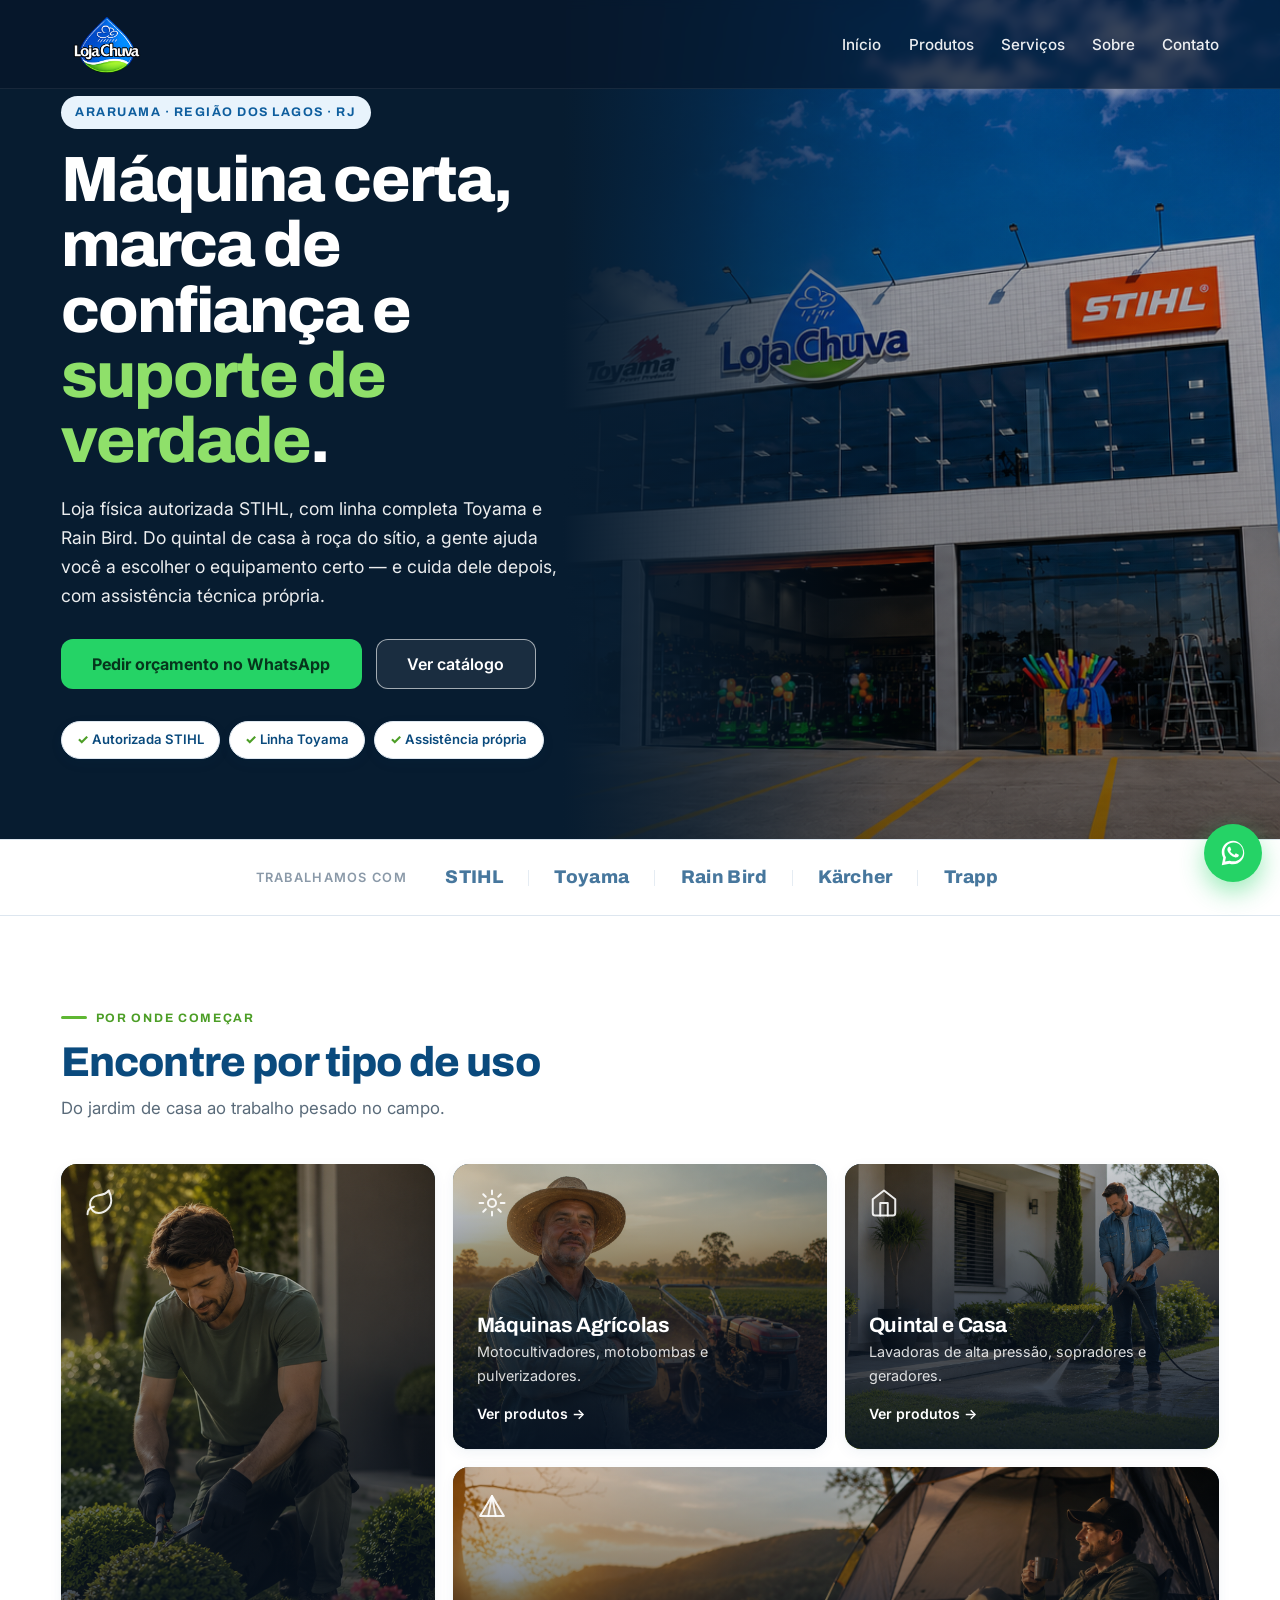
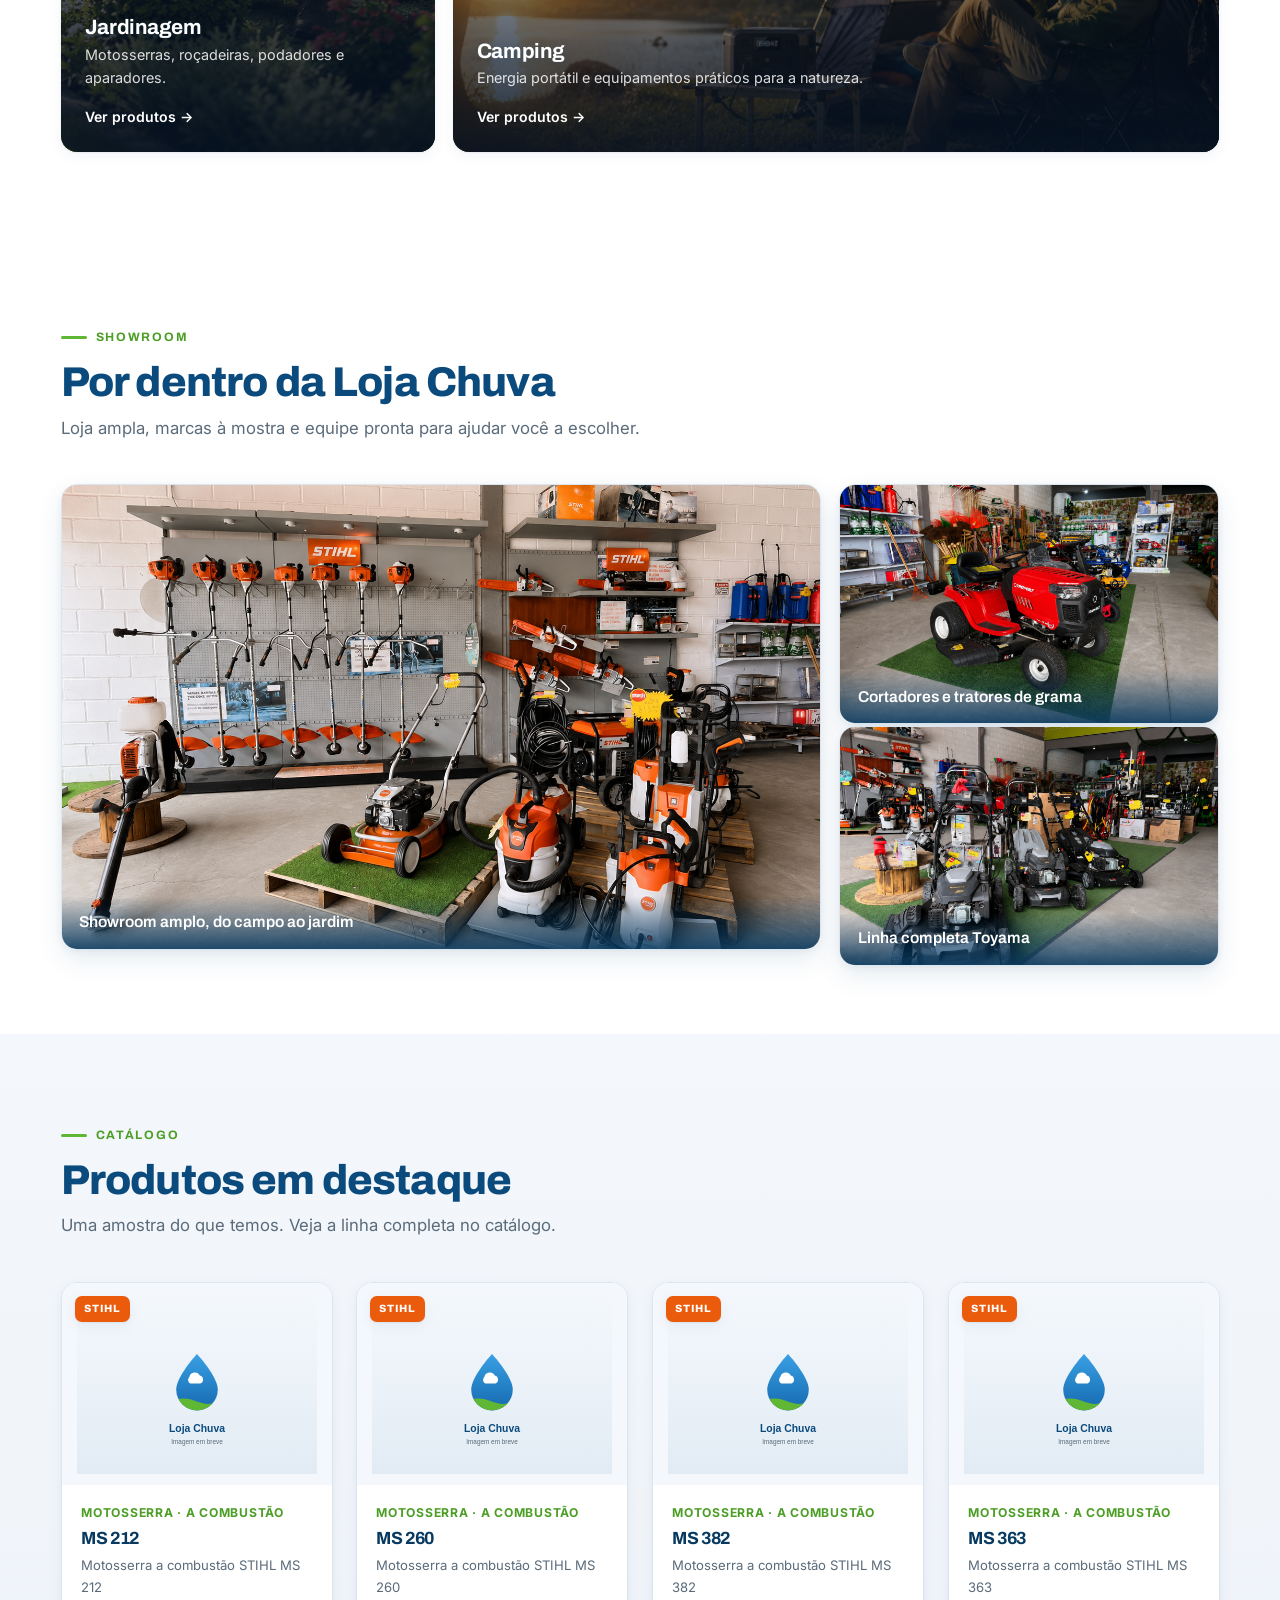
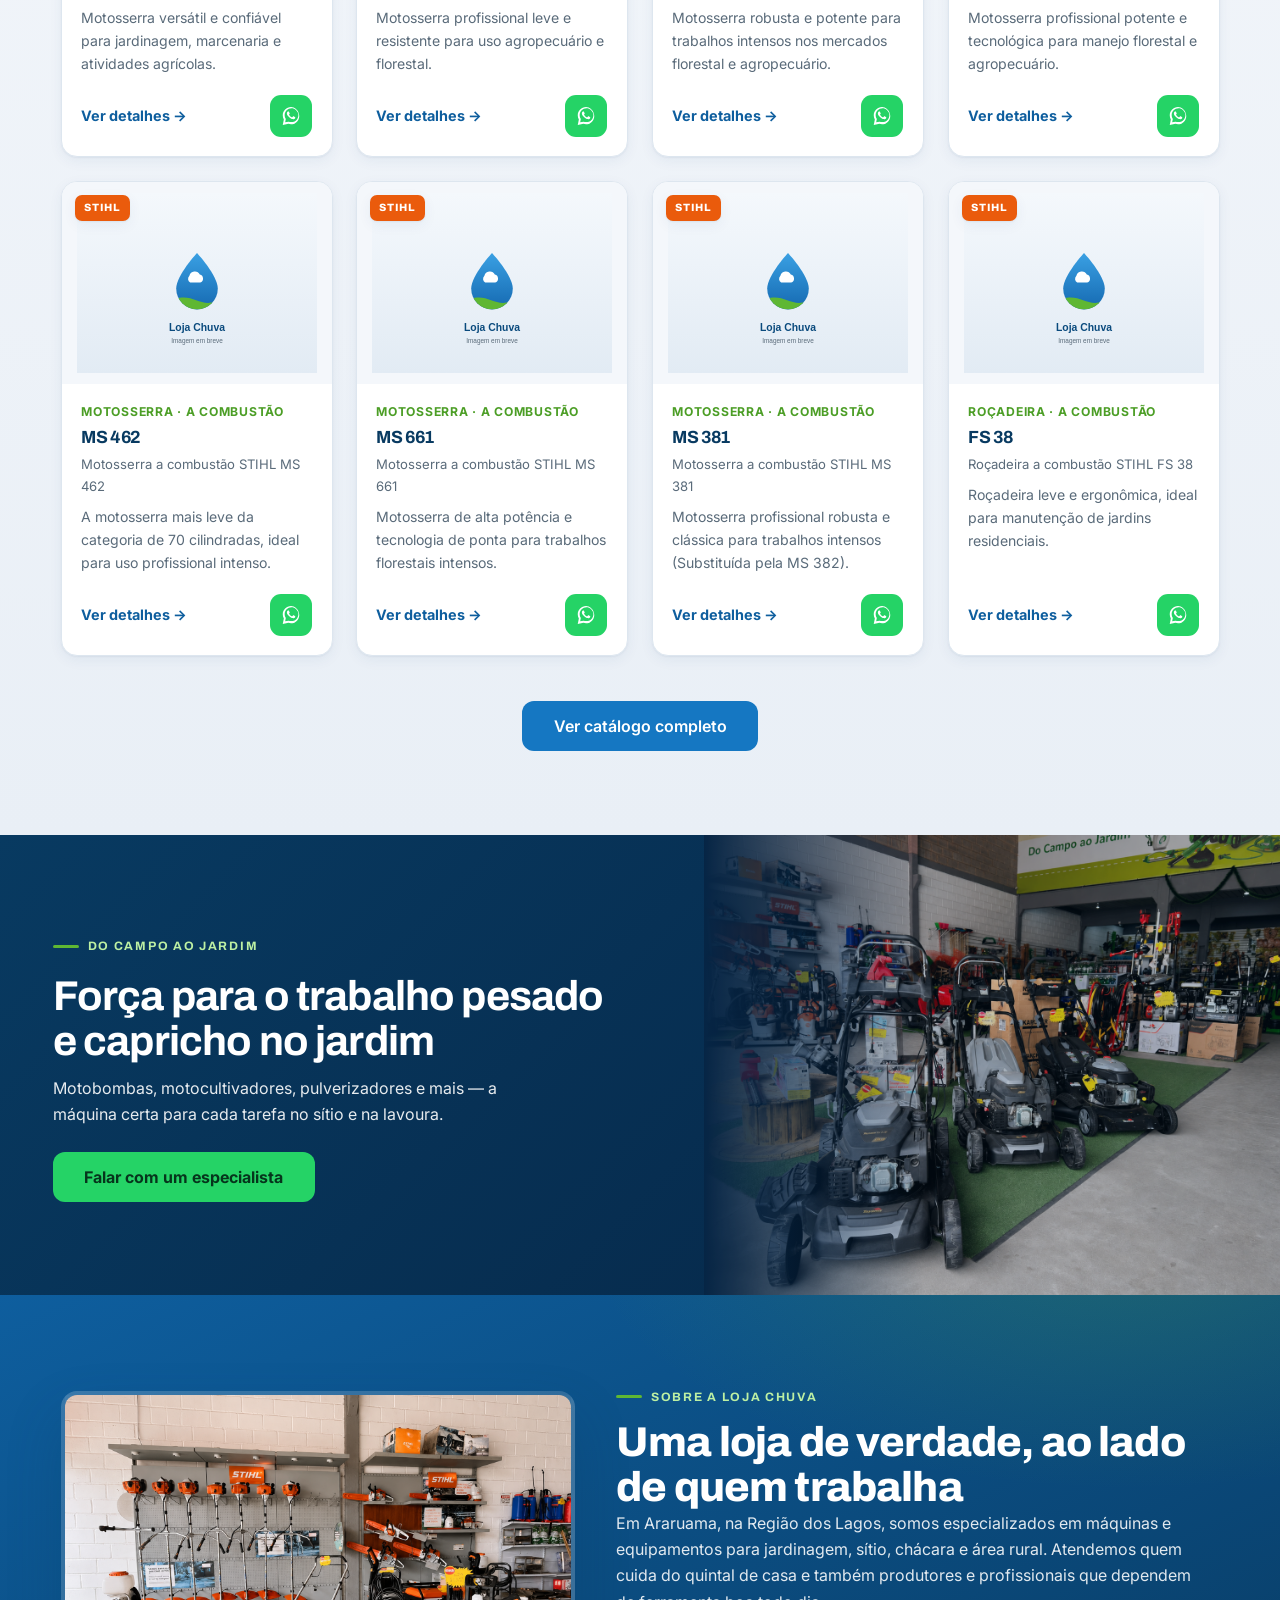
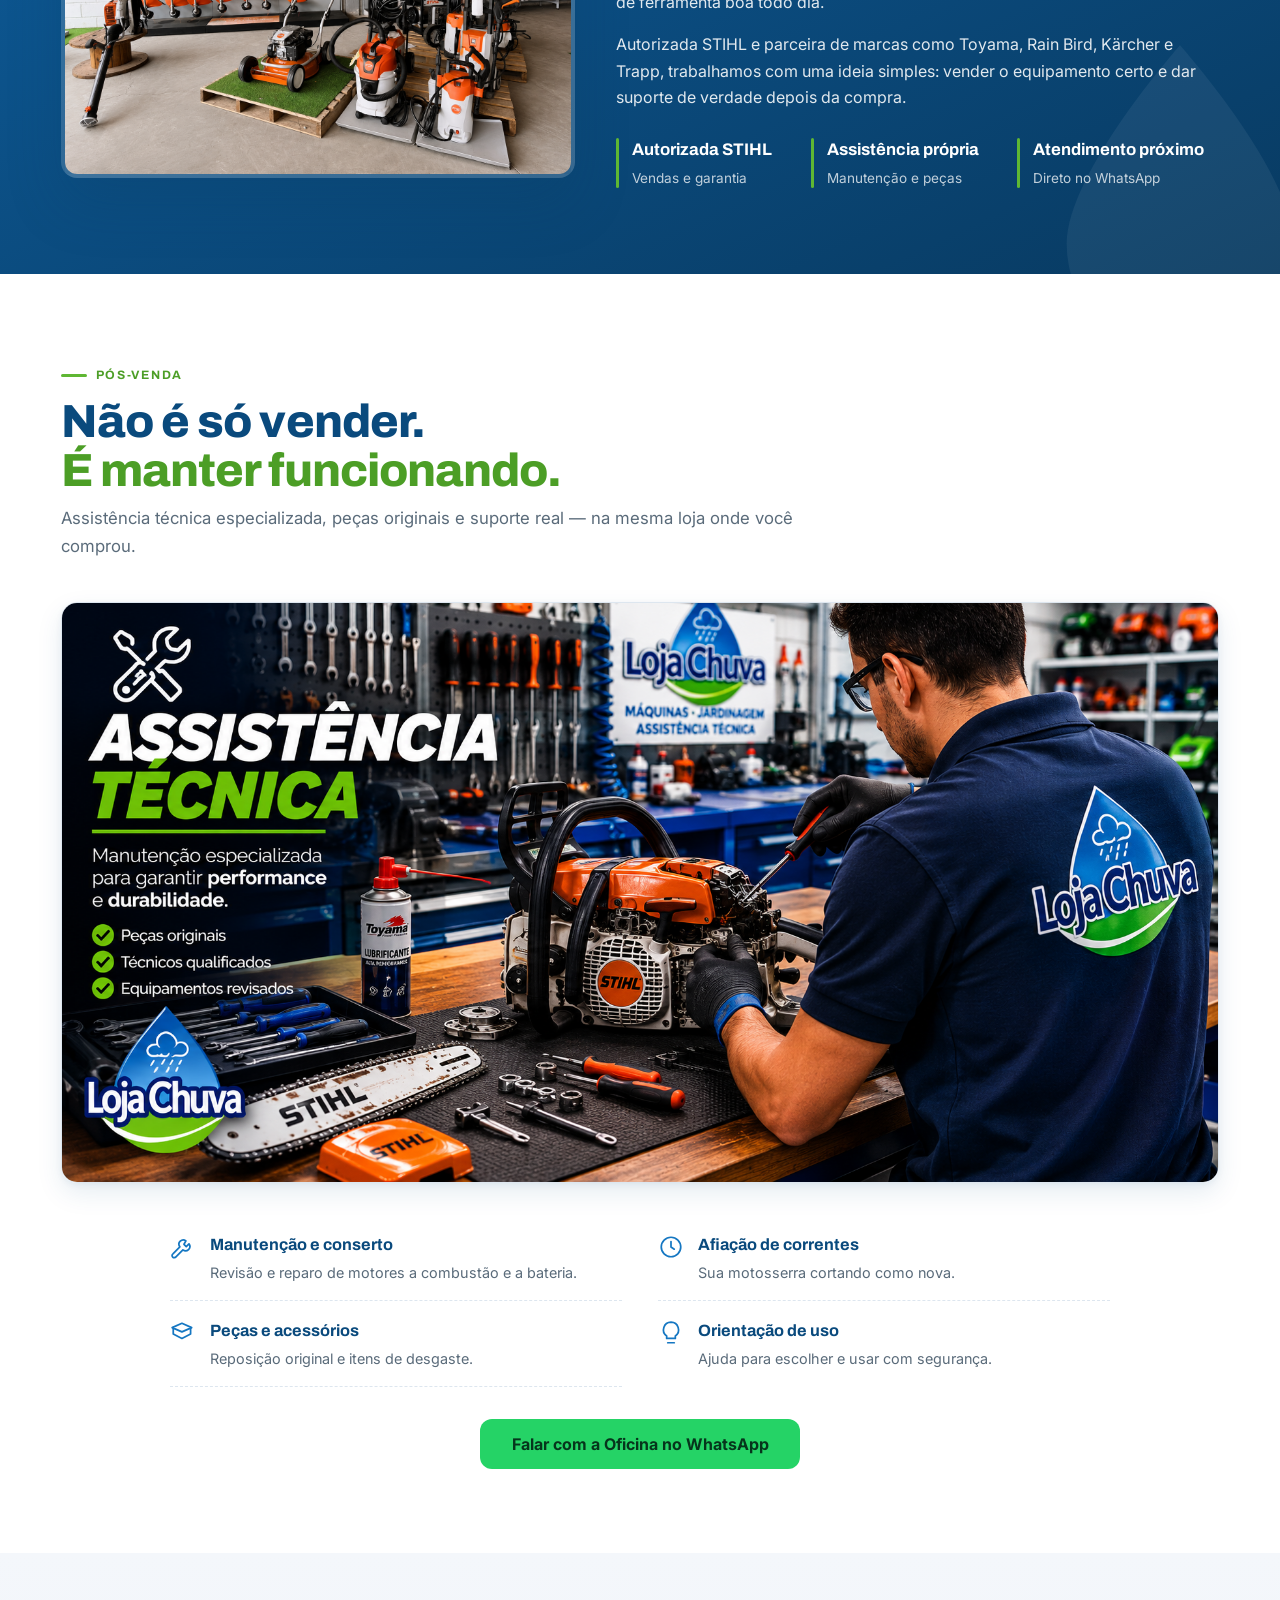
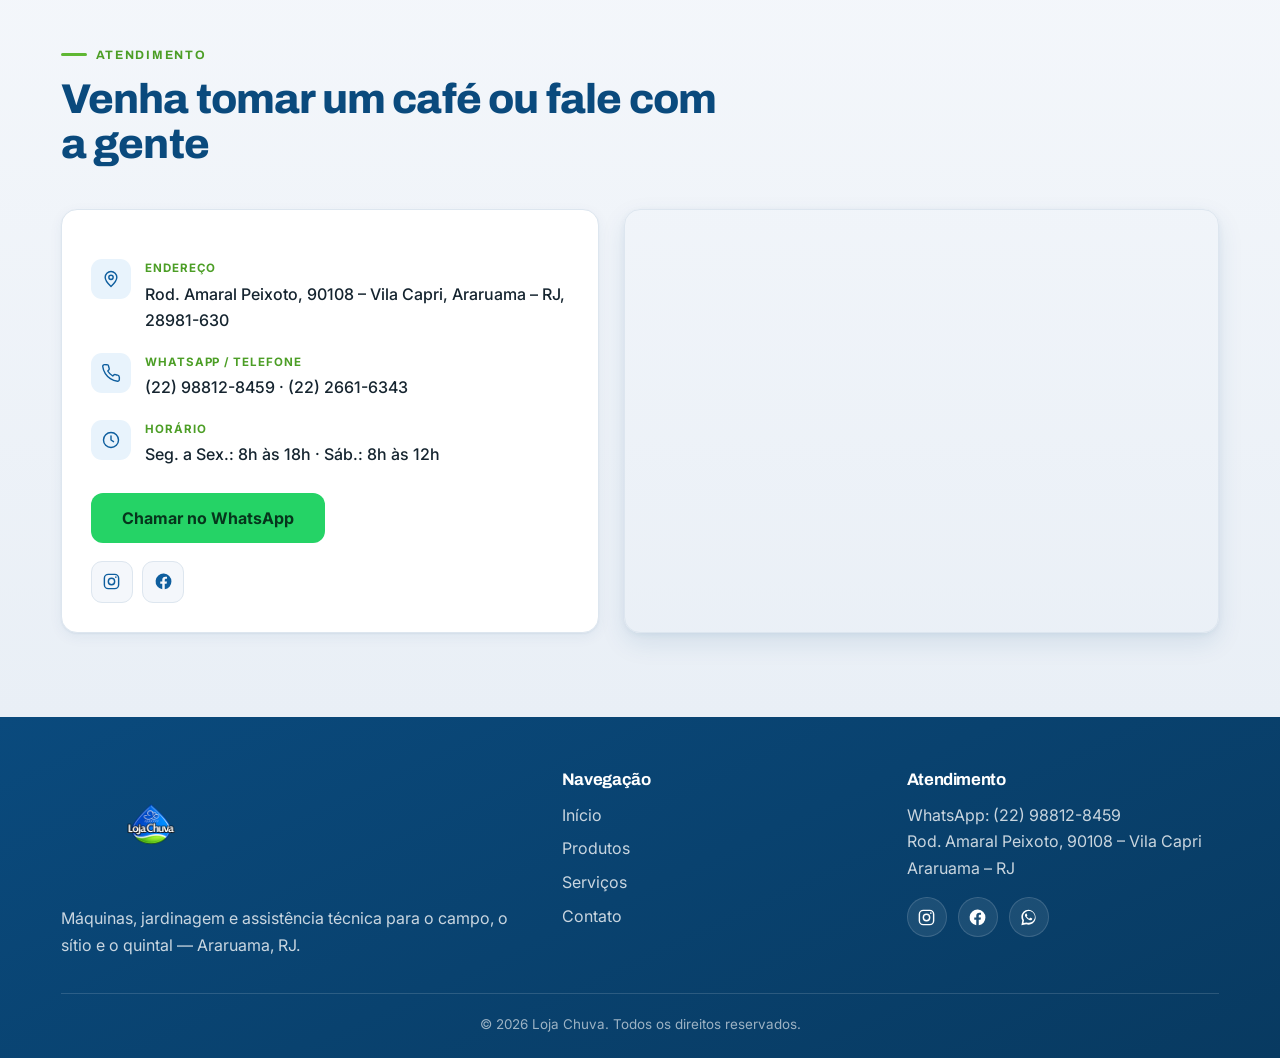
==== commit 38a93607: "Corrige SG 20, adiciona botão WhatsApp oficina e filtro por tipo de uso - data/products.json: corrig" ====
--- a/index.html
+++ b/index.html
@@ -94,7 +94,7 @@
 
         <div class="bento">
           <!-- Card 1 — Jardinagem (alto à esquerda no desktop) -->
-          <a class="bento-card" href="catalogo.html">
+          <a class="bento-card" href="catalogo.html?uso=jardinagem">
             <img class="bento-card__img" src="assets/encontre por tipo de uso/jardim.png" alt="" aria-hidden="true" loading="lazy" />
             <svg viewBox="0 0 24 24" fill="none" stroke="currentColor" stroke-width="1.6" stroke-linecap="round" stroke-linejoin="round" aria-hidden="true"><path d="M11 20A7 7 0 0 1 9.8 6.1C15.5 5 17 4.48 19 2c1 2 2 4.18 2 8 0 5.5-4.78 10-10 10z"/><path d="M2 21c0-3 1.85-5.36 5.08-6"/></svg>
             <h3>Jardinagem</h3>
@@ -102,7 +102,7 @@
             <span class="bento-card__go">Ver produtos</span>
           </a>
           <!-- Card 2 — Máquinas Agrícolas -->
-          <a class="bento-card" href="catalogo.html">
+          <a class="bento-card" href="catalogo.html?uso=agricola">
             <img class="bento-card__img" src="assets/encontre por tipo de uso/maquinaagricolas.png" alt="" aria-hidden="true" loading="lazy" />
             <svg viewBox="0 0 24 24" fill="none" stroke="currentColor" stroke-width="1.6" stroke-linecap="round" stroke-linejoin="round" aria-hidden="true"><circle cx="12" cy="12" r="3.2"/><path d="M12 2v3M12 19v3M2 12h3M19 12h3M5 5l2 2M17 17l2 2M19 5l-2 2M7 17l-2 2"/></svg>
             <h3>Máquinas Agrícolas</h3>
@@ -110,7 +110,7 @@
             <span class="bento-card__go">Ver produtos</span>
           </a>
           <!-- Card 3 — Quintal e Casa -->
-          <a class="bento-card" href="catalogo.html">
+          <a class="bento-card" href="catalogo.html?uso=quintal">
             <img class="bento-card__img" src="assets/encontre por tipo de uso/quintalecasa.png" alt="" aria-hidden="true" loading="lazy" />
             <svg viewBox="0 0 24 24" fill="none" stroke="currentColor" stroke-width="1.6" stroke-linecap="round" stroke-linejoin="round" aria-hidden="true"><path d="M3 9l9-7 9 7v11a2 2 0 0 1-2 2H5a2 2 0 0 1-2-2z"/><polyline points="9 22 9 12 15 12 15 22"/></svg>
             <h3>Quintal e Casa</h3>
@@ -118,7 +118,7 @@
             <span class="bento-card__go">Ver produtos</span>
           </a>
           <!-- Card 4 — Camping (largo à direita no desktop) -->
-          <a class="bento-card" href="catalogo.html">
+          <a class="bento-card" href="catalogo.html?uso=camping">
             <img class="bento-card__img" src="assets/encontre por tipo de uso/campig.png" alt="" aria-hidden="true" loading="lazy" />
             <svg viewBox="0 0 24 24" fill="none" stroke="currentColor" stroke-width="1.6" stroke-linecap="round" stroke-linejoin="round" aria-hidden="true"><path d="M12 4 2.5 20h19z"/><path d="M12 4 9 20"/><path d="M12 4l3 16"/></svg>
             <h3>Camping</h3>
@@ -249,6 +249,11 @@
             <div><strong>Orientação de uso</strong><span>Ajuda para escolher e usar com segurança.</span></div>
           </li>
         </ul>
+        <div class="section-foot" style="margin-top:2rem;">
+          <a class="btn btn--whatsapp btn--lg" href="https://wa.me/5522981316980?text=Olá!%20Preciso%20de%20assistência%20técnica%20na%20oficina%20da%20Loja%20Chuva." target="_blank" rel="noopener">
+            Falar com a Oficina no WhatsApp
+          </a>
+        </div>
       </div>
     </section>
 
